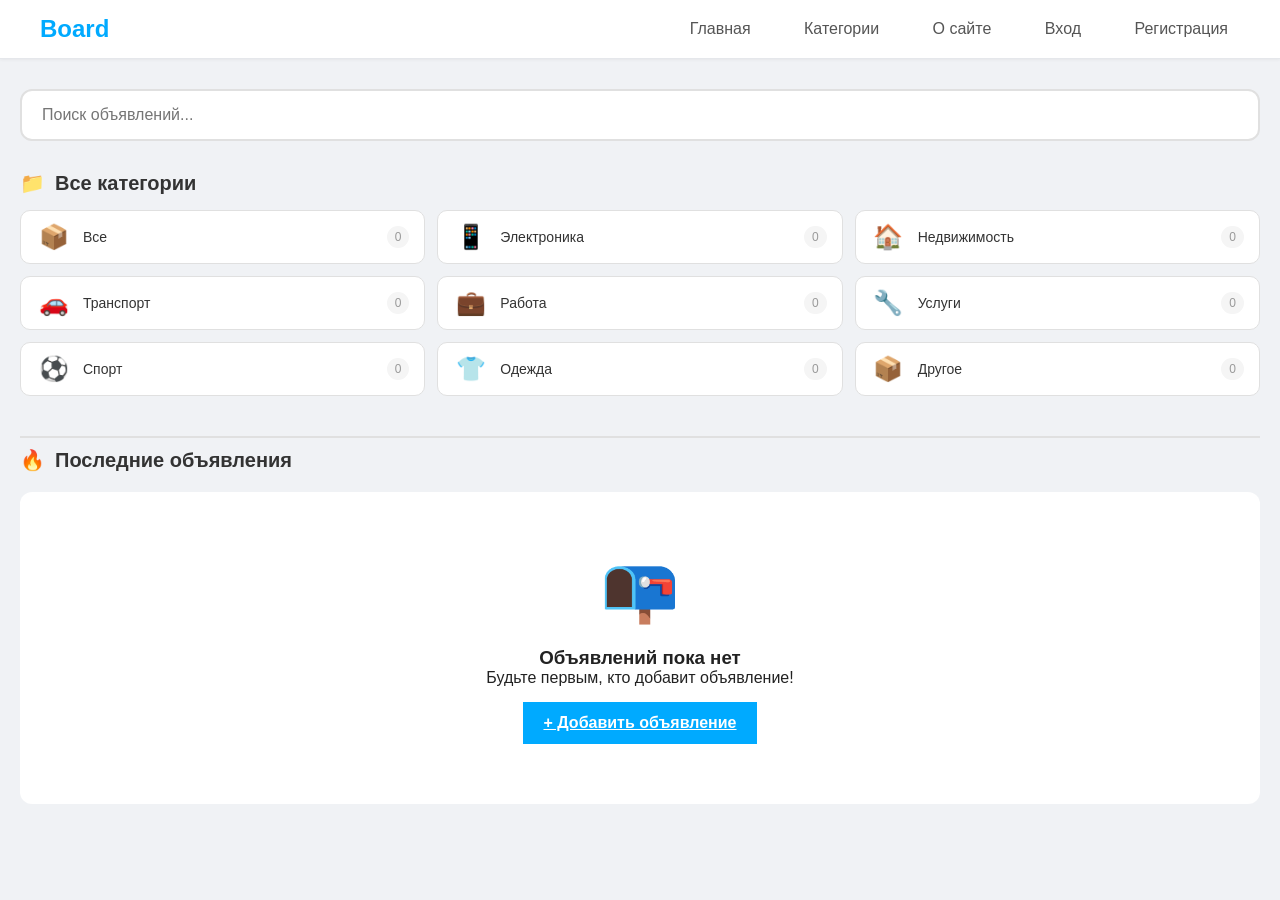
==== index.html @ 8bcfffff "Add files via upload" ====
<!DOCTYPE html>
<html lang="ru">
<head>
    <meta charset="UTF-8">
    <meta name="viewport" content="width=device-width, initial-scale=1.0">
    <title>Главная | Доска объявлений</title>
    <link rel="stylesheet" href="style.css">
</head>
<body>

<header>
    <div class="logo">Board</div>
    <nav>
        <a href="index.html">Главная</a>
        <a href="category.html">Категории</a>
        <a href="about.html">О сайте</a>
        <span id="authLinks"></span>
    </nav>
</header>

<div class="container">
    <input type="text" id="searchInput" placeholder="Поиск объявлений..." oninput="search(this.value)">
    
    <div class="categories-title">
        <span>📁</span> Все категории
    </div>
    <div class="categories-grid" id="categoriesGrid"></div>
    
    <div class="ads-title">
        <span>🔥</span> Последние объявления
    </div>
    <div id="ads"></div>
</div>

<script src="script.js"></script>
</body>
</html>
---- style.css ----
/* ============================================
ОБЩИЕ СТИЛИ (для всех страниц)
   ============================================ */

* {
    margin: 0;
    padding: 0;
    box-sizing: border-box;
}

body {
    background-color: #f0f2f5;
    font-family: -apple-system, BlinkMacSystemFont, 'Segoe UI', Roboto, sans-serif;
    color: #222;
}

/* Шапка сайта */
header {
    background: white;
    padding: 15px 40px;
    display: flex;
    justify-content: space-between;
    align-items: center;
    border-bottom: 1px solid #e5e7eb;
    box-shadow: 0 1px 3px rgba(0,0,0,0.05);
}

.logo {
    font-size: 24px;
    font-weight: bold;
    color: #00aaff;
    cursor: pointer;
}

nav a {
    margin-left: 25px;
    text-decoration: none;
    color: #555;
    font-weight: 500;
    padding: 8px 12px;
    border-radius: 6px;
    transition: all 0.2s;
}

nav a:hover {
    color: #00aaff;
    background: #f5f7fa;
}

nav a.button {
    background-color: #00aaff;
    color: white;
}

nav a.button:hover {
    background-color: #0095dd;
    color: white;
}

nav a.active {
    color: #00aaff;
    font-weight: 600;
}

/* Контейнер (общий) */
.container {
    max-width: 1400px;
    margin: 30px auto;
    padding: 0 20px;
    width: 100%;
}

/* Кнопки */
button {
    cursor: pointer;
    border: none;
    border-radius: 8px;
    transition: all 0.2s;
}

.btn-primary {
    background: #00aaff;
    color: white;
    padding: 12px 20px;
    font-size: 16px;
    font-weight: 600;
}

.btn-primary:hover {
    background: #0095dd;
}

.btn-danger {
    background: #dc2626;
    color: white;
}

.btn-danger:hover {
    background: #b91c1c;
}

/* Пагинация (общая) */
.pagination {
    display: flex;
    justify-content: center;
    gap: 8px;
    margin: 40px 0;
    flex-wrap: wrap;
}

.pagination button {
    min-width: 40px;
    height: 40px;
    padding: 0 12px;
    border: 1px solid #e0e0e0;
    background: white;
    border-radius: 8px;
    cursor: pointer;
    transition: all 0.2s;
    font-size: 14px;
}

.pagination button:hover {
    background: #f0f0f0;
    border-color: #00aaff;
}

.pagination button.active {
    background: #00aaff;
    color: white;
    border-color: #00aaff;
}

/* Поиск */
#searchInput {
    width: 100%;
    padding: 15px 20px;
    font-size: 16px;
    border: 2px solid #e0e0e0;
    border-radius: 12px;
    margin-bottom: 30px;
    transition: all 0.3s;
}

#searchInput:focus {
    outline: none;
    border-color: #00aaff;
    box-shadow: 0 0 0 3px rgba(0, 170, 255, 0.1);
}

/* Нет объявлений (общий) */
.no-ads-card {
    text-align: center;
    padding: 60px;
    background: white;
    border-radius: 12px;
    grid-column: 1 / -1;
}

.no-ads-icon {
    font-size: 64px;
    margin-bottom: 20px;
}

/* ============================================
   СТИЛИ ДЛЯ ГЛАВНОЙ СТРАНИЦЫ (index.html)
   ============================================ */

/* Заголовок секции категорий */
.categories-title {
    font-size: 20px;
    font-weight: 600;
    color: #333;
    margin-bottom: 15px;
    display: flex;
    align-items: center;
    gap: 10px;
}

/* Сетка категорий - 3 колонки */
.categories-grid {
    display: grid;
    grid-template-columns: repeat(3, 1fr);
    gap: 12px;
    margin-bottom: 40px;
    width: 100%;
}

.category-chip {
    background: white;
    padding: 12px 15px;
    border-radius: 10px;
    cursor: pointer;
    transition: all 0.3s;
    display: flex;
    align-items: center;
    gap: 12px;
    border: 1px solid #e0e0e0;
}

.category-chip:hover {
    transform: translateY(-2px);
    box-shadow: 0 5px 12px rgba(0,0,0,0.1);
    border-color: #00aaff;
}

.category-chip-icon {
    font-size: 24px;
    width: 35px;
    text-align: center;
}

.category-chip-name {
    flex: 1;
    font-weight: 500;
    color: #333;
    font-size: 14px;
}

.category-chip-count {
    font-size: 12px;
    color: #999;
    background: #f5f5f5;
    padding: 4px 8px;
    border-radius: 20px;
}

/* Заголовок объявлений */
.ads-title {
    font-size: 20px;
    font-weight: 600;
    color: #333;
    margin-bottom: 20px;
    display: flex;
    align-items: center;
    gap: 10px;
    padding-top: 10px;
    border-top: 2px solid #e0e0e0;
}

/* Сетка объявлений - 3 колонки */
.ads-grid {
    display: grid;
    grid-template-columns: repeat(3, 1fr);
    gap: 20px;
    margin-top: 20px;
    width: 100%;
}

/* Карточка объявления */
.ad-card {
    background: white;
    border-radius: 12px;
    overflow: hidden;
    cursor: pointer;
    transition: all 0.3s;
    box-shadow: 0 2px 8px rgba(0,0,0,0.08);
    height: 100%;
    display: flex;
    flex-direction: column;
}

.ad-card:hover {
    transform: translateY(-5px);
    box-shadow: 0 8px 20px rgba(0,0,0,0.15);
}

.ad-image {
    width: 100%;
    height: 180px;
    overflow: hidden;
    background: #f5f5f5;
    position: relative;
}

.ad-image img {
    width: 100%;
    height: 100%;
    object-fit: cover;
    transition: transform 0.3s;
}

.ad-card:hover .ad-image img {
    transform: scale(1.05);
}

/* Стикер категории на фото */
.ad-category-badge {
    position: absolute;
    top: 10px;
    left: 10px;
    background: rgba(0,0,0,0.7);
    backdrop-filter: blur(5px);
    padding: 5px 10px;
    border-radius: 20px;
    font-size: 12px;
    color: white;
    display: flex;
    align-items: center;
    gap: 5px;
    z-index: 1;
}

.ad-content {
    padding: 15px;
    flex: 1;
    display: flex;
    flex-direction: column;
}

.ad-title {
    font-size: 16px;
    font-weight: 600;
    color: #333;
    margin-bottom: 8px;
    line-height: 1.4;
    display: -webkit-box;
    -webkit-line-clamp: 2;
    -webkit-box-orient: vertical;
    overflow: hidden;
}

.ad-price {
    font-size: 18px;
    font-weight: 700;
    color: #00aaff;
    margin-bottom: 8px;
}

.ad-meta {
    display: flex;
    gap: 10px;
    font-size: 12px;
    color: #999;
    margin-top: auto;
    padding-top: 10px;
    flex-wrap: wrap;
}

/* Быстрые категории */
.quick-categories {
    display: flex;
    gap: 12px;
    flex-wrap: wrap;
    margin-bottom: 25px;
    padding: 10px 0;
}

.quick-cat {
    padding: 8px 16px;
    background: white;
    border-radius: 20px;
    text-decoration: none;
    color: #555;
    font-size: 14px;
    transition: all 0.3s;
    border: 1px solid #e0e0e0;
}

.quick-cat:hover {
    background: #00aaff;
    color: white;
    border-color: #00aaff;
}

/* ============================================
   СТИЛИ ДЛЯ СТРАНИЦЫ КАТЕГОРИЙ (category.html)
   ============================================ */

.category-header {
    margin-bottom: 30px;
}

.category-title {
    font-size: 28px;
    color: #333;
    margin-bottom: 10px;
}

.category-count {
    color: #777;
    font-size: 14px;
}

/* Сетка категорий - 3 колонки */
.categories-list {
    display: grid;
    grid-template-columns: repeat(3, 1fr);
    gap: 15px;
    margin-bottom: 30px;
    width: 100%;
}

.category-item {
    background: white;
    padding: 15px;
    border-radius: 10px;
    text-align: center;
    cursor: pointer;
    transition: all 0.3s;
    border: 2px solid transparent;
}

.category-item:hover {
    transform: translateY(-3px);
    box-shadow: 0 5px 15px rgba(0,0,0,0.1);
}

.category-item.active {
    border-color: #00aaff;
    background: #f0f9ff;
}

.category-icon {
    font-size: 32px;
    margin-bottom: 8px;
}

.category-name {
    font-weight: 600;
    color: #333;
    margin-bottom: 5px;
    font-size: 14px;
}

.category-ads-count {
    font-size: 12px;
    color: #999;
}

/* ============================================
   СТИЛИ ДЛЯ СТРАНИЦЫ ПРОФИЛЯ (profile.html)
   ============================================ */

.profile-container {
    max-width: 1200px;
    margin: 30px auto;
    padding: 0 20px;
}

.profile-header h1 {
    font-size: 28px;
    color: #333;
    margin-bottom: 25px;
    font-weight: 600;
}

.profile-content {
    display: flex;
    gap: 25px;
}

.profile-sidebar {
    width: 320px;
    flex-shrink: 0;
}

.profile-card {
    background: white;
    border-radius: 12px;
    padding: 20px;
    margin-bottom: 20px;
    box-shadow: 0 1px 3px rgba(0,0,0,0.08);
}

.profile-avatar {
    width: 100px;
    height: 100px;
    margin: 0 auto 15px;
    position: relative;
    cursor: pointer;
}

.profile-avatar img {
    width: 100%;
    height: 100%;
    border-radius: 50%;
    object-fit: cover;
    border: 3px solid white;
    box-shadow: 0 2px 8px rgba(0,0,0,0.1);
}

.avatar-overlay {
    position: absolute;
    top: 0;
    left: 0;
    width: 100%;
    height: 100%;
    border-radius: 50%;
    background: rgba(0,0,0,0.5);
    display: flex;
    align-items: center;
    justify-content: center;
    opacity: 0;
    transition: opacity 0.2s;
}

.profile-avatar:hover .avatar-overlay {
    opacity: 1;
}

.avatar-edit {
    background: none;
    border: none;
    color: white;
    font-size: 24px;
    cursor: pointer;
}

.profile-name {
    font-size: 20px;
    font-weight: 600;
    text-align: center;
    margin: 10px 0 5px;
    color: #333;
}

.profile-rating {
    text-align: center;
    color: #f5a623;
    font-size: 14px;
    margin-bottom: 5px;
}

.profile-status {
    text-align: center;
    color: #777;
    font-size: 13px;
    margin-bottom: 15px;
}

.btn-outline {
    width: 100%;
    padding: 10px;
    background: white;
    border: 1px solid #00aaff;
    color: #00aaff;
    border-radius: 8px;
    font-size: 14px;
    font-weight: 500;
    cursor: pointer;
    transition: all 0.2s;
}

.btn-outline:hover {
    background: #00aaff;
    color: white;
}

.btn-small {
    padding: 4px 10px;
    background: #f0f2f5;
    border: none;
    border-radius: 4px;
    font-size: 12px;
    cursor: pointer;
    color: #555;
}

.btn-small:hover {
    background: #e5e7eb;
}

.contact-item {
    display: flex;
    align-items: center;
    padding: 12px 0;
    border-bottom: 1px solid #f0f0f0;
}

.contact-item:last-child {
    border-bottom: none;
}

.contact-label {
    width: 70px;
    color: #777;
    font-size: 14px;
}

.contact-value {
    flex: 1;
    color: #333;
    font-size: 14px;
    font-weight: 500;
}

.settings-menu {
    display: flex;
    flex-direction: column;
    gap: 10px;
}

.settings-link {
    padding: 10px;
    color: #555;
    text-decoration: none;
    border-radius: 8px;
    transition: background 0.2s;
    font-size: 14px;
}

.settings-link:hover {
    background: #f5f7fa;
    color: #00aaff;
}

.settings-link.delete-account {
    color: #ff4444;
}

.settings-link.delete-account:hover {
    background: #ffebee;
    color: #ff4444;
}

.profile-main {
    flex: 1;
    min-width: 0;
}

.profile-tabs {
    display: flex;
    gap: 10px;
    margin-bottom: 20px;
    background: white;
    padding: 5px;
    border-radius: 10px;
    box-shadow: 0 1px 3px rgba(0,0,0,0.05);
}

.tab {
    flex: 1;
    padding: 12px;
    background: none;
    border: none;
    border-radius: 8px;
    font-size: 15px;
    font-weight: 500;
    color: #777;
    cursor: pointer;
    transition: all 0.2s;
}

.tab.active {
    background: #00aaff;
    color: white;
}

.add-ad-section {
    margin-bottom: 25px;
}

/* ============================================
   СТИЛИ ДЛЯ СТРАНИЦЫ О САЙТЕ (about.html)
   ============================================ */

.page-title {
    text-align: center;
    margin: 30px 0;
    color: #333;
    font-size: 36px;
}

.about-box {
    background: white;
    padding: 40px;
    border-radius: 15px;
    box-shadow: 0 5px 20px rgba(0, 0, 0, 0.1);
    margin-bottom: 40px;
}

.about-box h2 {
    color: #00aaff;
    margin-bottom: 20px;
    font-size: 28px;
    border-bottom: 2px solid #00aaff;
    padding-bottom: 10px;
}

.about-box h3 {
    color: #333;
    margin: 25px 0 15px 0;
    font-size: 22px;
}

.about-text {
    font-size: 18px;
    line-height: 1.6;
    color: #555;
    margin-bottom: 25px;
}

.about-list {
    margin-left: 20px;
    margin-bottom: 25px;
    list-style-type: square;
}

.about-list li {
    font-size: 16px;
    line-height: 1.8;
    color: #666;
    margin-bottom: 8px;
}

ol.about-list {
    list-style-type: decimal;
}

.about-info {
    background: #f8f9fa;
    padding: 20px;
    border-radius: 10px;
    margin-top: 30px;
    border-left: 4px solid #00aaff;
}

.about-info p {
    font-size: 16px;
    color: #555;
    margin-bottom: 10px;
}

.about-info p:last-child {
    margin-bottom: 0;
}

.about-info strong {
    color: #333;
    font-weight: 600;
}

/* ============================================
   СТИЛИ ДЛЯ СТРАНИЦ РЕГИСТРАЦИИ И ВХОДА (register.html, login.html)
   ============================================ */

.register-box {
    background-color: white;
    padding: 30px;
    border-radius: 10px;
    box-shadow: 0 2px 10px rgba(0, 0, 0, 0.1);
    max-width: 400px;
    margin: 0 auto;
}

.register-box h2 {
    text-align: center;
    margin-bottom: 25px;
    color: #333;
    font-size: 28px;
}

.register-box input {
    width: 100%;
    padding: 12px;
    margin-bottom: 15px;
    border: 1px solid #ddd;
    border-radius: 5px;
    font-size: 16px;
}

.register-box input:focus {
    outline: none;
    border-color: #00aaff;
    box-shadow: 0 0 5px rgba(0, 102, 204, 0.3);
}

.register-box button {
    width: 100%;
    padding: 14px;
    background-color: #00aaff;
    color: white;
    border: none;
    border-radius: 5px;
    font-size: 18px;
    font-weight: bold;
    cursor: pointer;
    margin-top: 10px;
}

.register-box button:hover {
    background-color: #0095dd;
}

.register-box p {
    text-align: center;
    margin-top: 20px;
    color: #666;
}

.register-box a {
    color: #00aaff;
    text-decoration: none;
}

.register-box a:hover {
    text-decoration: underline;
}

.text-center {
    text-align: center;
    margin-top: 20px;
    padding-top: 20px;
    border-top: 1px solid #eee;
}

/* ============================================
   СТИЛИ ДЛЯ СТРАНИЦ ДОБАВЛЕНИЯ И РЕДАКТИРОВАНИЯ (add.html, edit-ad.html)
   ============================================ */

.form-container {
    max-width: 600px;
    margin: 0 auto;
    background: white;
    padding: 30px;
    border-radius: 12px;
    box-shadow: 0 2px 10px rgba(0,0,0,0.1);
}

.form-container h2 {
    margin-bottom: 25px;
    color: #333;
    text-align: center;
}

.form-group {
    margin-bottom: 20px;
}

.form-group label {
    display: block;
    margin-bottom: 8px;
    color: #555;
    font-weight: 500;
}

.form-group input,
.form-group select,
.form-group textarea {
    width: 100%;
    padding: 12px;
    border: 2px solid #e0e0e0;
    border-radius: 8px;
    font-size: 15px;
    transition: border-color 0.3s;
}

.form-group input:focus,
.form-group select:focus,
.form-group textarea:focus {
    outline: none;
    border-color: #00aaff;
}

.form-group textarea {
    min-height: 120px;
    resize: vertical;
}

.form-row {
    display: flex;
    gap: 20px;
}

.form-row .form-group {
    flex: 1;
}

.submit-btn {
    width: 100%;
    padding: 14px;
    background: #00aaff;
    color: white;
    border: none;
    border-radius: 8px;
    font-size: 16px;
    font-weight: 600;
    cursor: pointer;
    transition: background 0.3s;
}

.submit-btn:hover {
    background: #0095dd;
}

.cancel-btn {
    width: 100%;
    padding: 14px;
    background: #6c757d;
    color: white;
    border: none;
    border-radius: 8px;
    font-size: 16px;
    font-weight: 600;
    cursor: pointer;
    margin-top: 10px;
}

.cancel-btn:hover {
    background: #5a6268;
}

.preview-image {
    max-width: 200px;
    max-height: 200px;
    margin-top: 10px;
    border-radius: 8px;
    display: none;
}

/* ============================================
   СТИЛИ ДЛЯ СТРАНИЦЫ ПРОСМОТРА ОБЪЯВЛЕНИЯ (ad.html)
   ============================================ */

.ad-detail-container {
    max-width: 1000px;
    margin: 30px auto;
    padding: 0 20px;
}

.ad-detail-card {
    background: white;
    border-radius: 15px;
    overflow: hidden;
    box-shadow: 0 2px 10px rgba(0,0,0,0.1);
    margin-bottom: 30px;
}

.ad-detail-image {
    width: 100%;
    height: 400px;
    object-fit: cover;
}

.ad-detail-content {
    padding: 30px;
}

.ad-detail-title {
    font-size: 28px;
    color: #333;
    margin-bottom: 15px;
}

.ad-detail-price {
    font-size: 32px;
    font-weight: 700;
    color: #00aaff;
    margin-bottom: 20px;
}

.ad-detail-meta {
    display: flex;
    gap: 30px;
    margin-bottom: 25px;
    padding: 15px 0;
    border-top: 1px solid #eee;
    border-bottom: 1px solid #eee;
}

.ad-detail-meta-item {
    color: #666;
}

.ad-detail-description {
    font-size: 16px;
    line-height: 1.6;
    color: #555;
    margin-bottom: 25px;
}

.ad-detail-phone {
    background: #f5f7fa;
    padding: 15px;
    border-radius: 8px;
    margin-bottom: 25px;
    font-size: 18px;
}

.ad-detail-phone strong {
    color: #333;
}

.ad-detail-actions {
    display: flex;
    gap: 15px;
    margin-top: 20px;
}

.comments-section {
    background: white;
    border-radius: 15px;
    padding: 30px;
    box-shadow: 0 2px 10px rgba(0,0,0,0.1);
}

.comments-section h3 {
    margin-bottom: 20px;
    color: #333;
}

.comment {
    padding: 15px 0;
    border-bottom: 1px solid #eee;
}

.comment:last-child {
    border-bottom: none;
}

.comment-author {
    font-weight: 600;
    color: #00aaff;
    margin-bottom: 5px;
}

.comment-text {
    color: #555;
    margin-bottom: 5px;
}

.comment-date {
    font-size: 12px;
    color: #999;
}

.add-comment {
    margin-top: 25px;
}

.add-comment textarea {
    width: 100%;
    padding: 15px;
    border: 2px solid #e0e0e0;
    border-radius: 8px;
    margin-bottom: 15px;
    min-height: 100px;
    resize: vertical;
}

.add-comment textarea:focus {
    outline: none;
    border-color: #00aaff;
}

.btn-comment {
    padding: 12px 25px;
    background: #00aaff;
    color: white;
    border: none;
    border-radius: 8px;
    cursor: pointer;
    font-size: 16px;
}

.btn-comment:hover {
    background: #0095dd;
}

.btn-edit {
    padding: 10px 20px;
    background: #6c757d;
    color: white;
    border: none;
    border-radius: 8px;
    cursor: pointer;
    text-decoration: none;
    display: inline-block;
}

.btn-delete {
    padding: 10px 20px;
    background: #dc3545;
    color: white;
    border: none;
    border-radius: 8px;
    cursor: pointer;
}

.not-found {
    text-align: center;
    padding: 50px;
    background: white;
    border-radius: 15px;
}

/* ============================================
   МОДАЛЬНЫЕ ОКНА (общие)
   ============================================ */

.modal {
    display: none;
    position: fixed;
    top: 0;
    left: 0;
    width: 100%;
    height: 100%;
    background: rgba(0,0,0,0.5);
    z-index: 1000;
}

.modal-content {
    position: absolute;
    top: 50%;
    left: 50%;
    transform: translate(-50%, -50%);
    background: white;
    padding: 30px;
    border-radius: 15px;
    width: 90%;
    max-width: 400px;
}

.modal-content h3 {
    margin-bottom: 20px;
    color: #333;
}

.modal-content input {
    width: 100%;
    padding: 12px;
    margin-bottom: 15px;
    border: 1px solid #ddd;
    border-radius: 5px;
}

.modal-buttons {
    display: flex;
    gap: 10px;
    margin-top: 20px;
}

.modal-buttons button {
    flex: 1;
    padding: 12px;
}

.btn-secondary {
    background: #6c757d;
    color: white;
    border: none;
    border-radius: 5px;
    cursor: pointer;
}

.btn-secondary:hover {
    background: #5a6268;
}

/* ============================================
   АДАПТАЦИЯ (медиа-запросы)
   ============================================ */

/* Планшеты - 2 колонки */
@media (max-width: 992px) {
    .categories-grid,
    .ads-grid,
    .categories-list {
        grid-template-columns: repeat(2, 1fr);
    }
}

/* Мобильные - 1 колонка */
@media (max-width: 576px) {
    .container {
        padding: 0 15px;
    }
    
    .categories-grid,
    .ads-grid,
    .categories-list {
        grid-template-columns: 1fr;
    }
    
    .profile-content {
        flex-direction: column;
    }
    
    .profile-sidebar {
        width: 100%;
    }
    
    .ad-card {
        flex-direction: column;
    }
    
    .ad-image {
        width: 100%;
        height: 200px;
    }
    
    .ad-detail-image {
        height: 250px;
    }
    
    .ad-detail-meta {
        flex-direction: column;
        gap: 10px;
    }
    
    .form-row {
        flex-direction: column;
        gap: 0;
    }
    
    .about-box {
        padding: 20px;
    }
    
    .page-title {
        font-size: 28px;
    }
}
/* ============================================
СТИЛИ ДЛЯ КНОПКИ ИЗБРАННОГО
============================================ */

.btn-favorite {
    padding: 10px 20px;
    background: white;
    border: 2px solid #ff4444;
    border-radius: 30px;
    font-size: 16px;
    cursor: pointer;
    transition: all 0.3s;
    color: #ff4444;
}

.btn-favorite:hover {
    background: #ff4444;
    color: white;
    transform: scale(1.05);
}

.btn-favorite.active {
    background: #ff4444;
    color: white;
}

.btn-favorite.active:hover {
    background: white;
    color: #ff4444;
}
/* Стили для объявлений в профиле (3 колонки) */
.profile-main .ads-grid {
    display: grid;
    grid-template-columns: repeat(3, 1fr);
    gap: 20px;
    margin-top: 20px;
}

/* Адаптация для планшетов */
@media (max-width: 992px) {
    .profile-main .ads-grid {
        grid-template-columns: repeat(2, 1fr);
    }
}

/* Адаптация для телефонов */
@media (max-width: 576px) {
    .profile-main .ads-grid {
        grid-template-columns: 1fr;
    }
}
/* ============================================
   УВЕДОМЛЕНИЯ (TOAST NOTIFICATIONS)
   ============================================ */

.toast-container {
    position: fixed;
    top: 20px;
    right: 20px;
    z-index: 9999;
    display: flex;
    flex-direction: column;
    gap: 10px;
}

.toast {
    min-width: 280px;
    max-width: 350px;
    padding: 14px 20px;
    border-radius: 12px;
    background: white;
    box-shadow: 0 5px 20px rgba(0, 0, 0, 0.15);
    display: flex;
    align-items: center;
    gap: 12px;
    animation: slideIn 0.3s ease;
    transform: translateX(0);
    border-left: 4px solid;
}

.toast-success {
    border-left-color: #00c853;
    background: linear-gradient(135deg, #fff, #f0faf0);
}

.toast-success .toast-icon {
    color: #00c853;
}

.toast-error {
    border-left-color: #ff4444;
    background: linear-gradient(135deg, #fff, #fff0f0);
}

.toast-error .toast-icon {
    color: #ff4444;
}

.toast-info {
    border-left-color: #00aaff;
    background: linear-gradient(135deg, #fff, #f0f9ff);
}

.toast-info .toast-icon {
    color: #00aaff;
}

.toast-warning {
    border-left-color: #ffaa00;
    background: linear-gradient(135deg, #fff, #fff8e8);
}

.toast-warning .toast-icon {
    color: #ffaa00;
}

.toast-icon {
    font-size: 24px;
    flex-shrink: 0;
}

.toast-content {
    flex: 1;
}

.toast-title {
    font-weight: 600;
    font-size: 15px;
    margin-bottom: 4px;
    color: #333;
}

.toast-message {
    font-size: 13px;
    color: #666;
    line-height: 1.4;
}

.toast-close {
    background: none;
    border: none;
    font-size: 18px;
    cursor: pointer;
    color: #999;
    padding: 0;
    width: 24px;
    height: 24px;
    display: flex;
    align-items: center;
    justify-content: center;
    border-radius: 50%;
    transition: all 0.2s;
}

.toast-close:hover {
    background: #f0f0f0;
    color: #333;
}

@keyframes slideIn {
    from {
        transform: translateX(400px);
        opacity: 0;
    }
    to {
        transform: translateX(0);
        opacity: 1;
    }
}

@keyframes slideOut {
    from {
        transform: translateX(0);
        opacity: 1;
    }
    to {
        transform: translateX(400px);
        opacity: 0;
    }
}

.toast-hide {
    animation: slideOut 0.3s ease forwards;
}

/* Адаптация для мобильных */
@media (max-width: 576px) {
    .toast-container {
        top: 10px;
        right: 10px;
        left: 10px;
    }
    
    .toast {
        max-width: none;
        width: auto;
    }
}
        .activate-box {
            max-width: 400px;
            margin: 50px auto;
            padding: 30px;
            background: white;
            border-radius: 12px;
            box-shadow: 0 2px 10px rgba(0,0,0,0.1);
            text-align: center;
        }
        .activate-box h2 {
            margin-bottom: 20px;
            color: #333;
        }
        .activate-box input {
            width: 100%;
            padding: 12px;
            margin-bottom: 15px;
            border: 1px solid #ddd;
            border-radius: 8px;
            font-size: 16px;
            text-align: center;
        }
        .activate-box button {
            width: 100%;
            padding: 12px;
            background: #00aaff;
            color: white;
            border: none;
            border-radius: 8px;
            font-size: 16px;
            cursor: pointer;
        }
        .activate-box button:hover {
            background: #0095dd;
        }
        .info-text {
            font-size: 14px;
            color: #666;
            margin-top: 15px;
        }
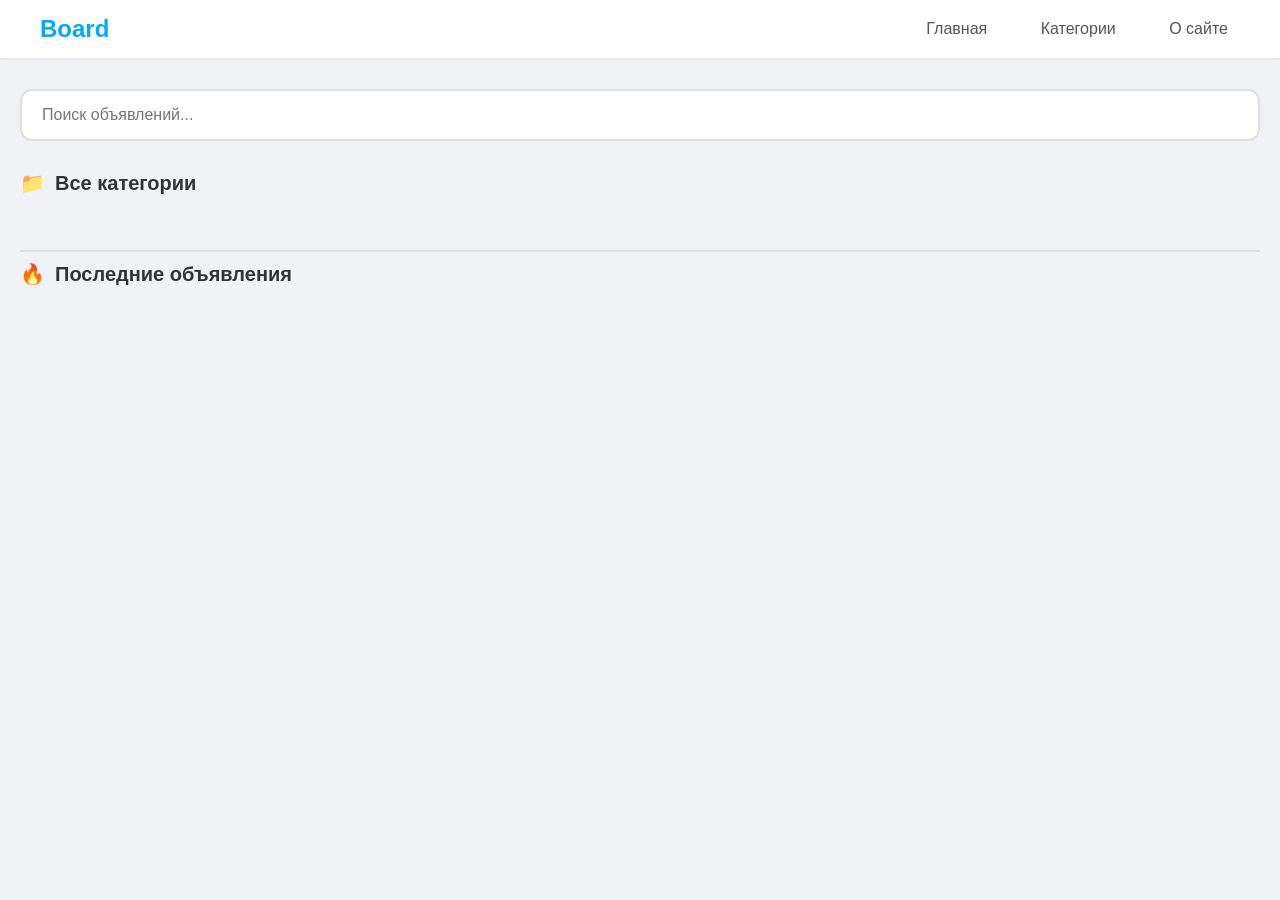
==== commit 50e11220: "Add files via upload" ====
--- a/index.html
+++ b/index.html
@@ -1,10 +1,24 @@
 <!DOCTYPE html>
 <html lang="ru">
 <head>
-    <meta charset="UTF-8">
-    <meta name="viewport" content="width=device-width, initial-scale=1.0">
-    <title>Главная | Доска объявлений</title>
-    <link rel="stylesheet" href="style.css">
+
+<style>
+  *{margin:0;padding:0;box-sizing:border-box}
+body{background:#f0f2f5;font-family:-apple-system,BlinkMacSystemFont,'Segoe UI',Roboto,sans-serif;color:#222}
+header{background:#fff;padding:15px 40px;display:flex;justify-content:space-between;align-items:center;border-bottom:1px solid #e5e7eb}
+.container{max-width:1400px;margin:30px auto;padding:0 20px}
+.btn-primary{background:#00aaff;color:#fff;padding:12px 20px;border:none;border-radius:8px}
+img{max-width:100%;height:auto;display:block}
+</style>
+
+
+<link rel="preload" href="style.min.css" as="style">
+<link rel="stylesheet" href="style.min.css" media="print" onload="this.media='all'">
+<noscript><link rel="stylesheet" href="style.min.css"></noscript>
+
+
+<script src="script.min.js" defer></script>
+
 </head>
 <body>
 
@@ -32,6 +46,6 @@
     <div id="ads"></div>
 </div>
 
-<script src="script.js"></script>
+
 </body>
 </html>
--- a/style.min.css
+++ b/style.min.css
@@ -0,0 +1 @@
+img{max-width:100%;height:auto;display:block}.ad-image{aspect-ratio:3 / 2}.ad-detail-image{aspect-ratio:2 / 1}.profile-avatar{aspect-ratio:1 / 1}*{margin:0;padding:0;box-sizing:border-box}body{background-color:#f0f2f5;font-family:-apple-system,BlinkMacSystemFont,'Segoe UI',Roboto,sans-serif;color:#222}header{background:#fff;padding:15px 40px;display:flex;justify-content:space-between;align-items:center;border-bottom:1px solid #e5e7eb;box-shadow:0 1px 3px rgb(0 0 0 / .05)}.logo{font-size:24px;font-weight:700;color:#0af;cursor:pointer}nav a{margin-left:25px;text-decoration:none;color:#555;font-weight:500;padding:8px 12px;border-radius:6px;transition:all 0.2s}nav a:hover{color:#0af;background:#f5f7fa}nav a.button{background-color:#0af;color:#fff}nav a.button:hover{background-color:#0095dd;color:#fff}nav a.active{color:#0af;font-weight:600}.container{max-width:1400px;margin:30px auto;padding:0 20px;width:100%}button{cursor:pointer;border:none;border-radius:8px;transition:all 0.2s}.btn-primary{background:#0af;color:#fff;padding:12px 20px;font-size:16px;font-weight:600}.btn-primary:hover{background:#0095dd}.btn-danger{background:#dc2626;color:#fff}.btn-danger:hover{background:#b91c1c}.pagination{display:flex;justify-content:center;gap:8px;margin:40px 0;flex-wrap:wrap}.pagination button{min-width:40px;height:40px;padding:0 12px;border:1px solid #e0e0e0;background:#fff;border-radius:8px;cursor:pointer;transition:all 0.2s;font-size:14px}.pagination button:hover{background:#f0f0f0;border-color:#0af}.pagination button.active{background:#0af;color:#fff;border-color:#0af}#searchInput{width:100%;padding:15px 20px;font-size:16px;border:2px solid #e0e0e0;border-radius:12px;margin-bottom:30px;transition:all 0.3s}#searchInput:focus{outline:none;border-color:#0af;box-shadow:0 0 0 3px rgb(0 170 255 / .1)}.no-ads-card{text-align:center;padding:60px;background:#fff;border-radius:12px;grid-column:1 / -1}.no-ads-icon{font-size:64px;margin-bottom:20px}.categories-title{font-size:20px;font-weight:600;color:#333;margin-bottom:15px;display:flex;align-items:center;gap:10px}.categories-grid{display:grid;grid-template-columns:repeat(3,1fr);gap:12px;margin-bottom:40px;width:100%}.category-chip{background:#fff;padding:12px 15px;border-radius:10px;cursor:pointer;transition:all 0.3s;display:flex;align-items:center;gap:12px;border:1px solid #e0e0e0}.category-chip:hover{transform:translateY(-2px);box-shadow:0 5px 12px rgb(0 0 0 / .1);border-color:#0af}.category-chip-icon{font-size:24px;width:35px;text-align:center}.category-chip-name{flex:1;font-weight:500;color:#333;font-size:14px}.category-chip-count{font-size:12px;color:#999;background:#f5f5f5;padding:4px 8px;border-radius:20px}.ads-title{font-size:20px;font-weight:600;color:#333;margin-bottom:20px;display:flex;align-items:center;gap:10px;padding-top:10px;border-top:2px solid #e0e0e0}.ads-grid{display:grid;grid-template-columns:repeat(3,1fr);gap:20px;margin-top:20px;width:100%}.ad-card{background:#fff;border-radius:12px;overflow:hidden;cursor:pointer;transition:all 0.3s;box-shadow:0 2px 8px rgb(0 0 0 / .08);height:100%;display:flex;flex-direction:column}.ad-card:hover{transform:translateY(-5px);box-shadow:0 8px 20px rgb(0 0 0 / .15)}.ad-image{width:100%;height:180px;overflow:hidden;background:#f5f5f5;position:relative}.ad-image img{width:100%;height:100%;object-fit:cover;transition:transform 0.3s}.ad-card:hover .ad-image img{transform:scale(1.05)}.ad-category-badge{position:absolute;top:10px;left:10px;background:rgb(0 0 0 / .7);backdrop-filter:blur(5px);padding:5px 10px;border-radius:20px;font-size:12px;color:#fff;display:flex;align-items:center;gap:5px;z-index:1}.ad-content{padding:15px;flex:1;display:flex;flex-direction:column}.ad-title{font-size:16px;font-weight:600;color:#333;margin-bottom:8px;line-height:1.4;display:-webkit-box;-webkit-line-clamp:2;-webkit-box-orient:vertical;overflow:hidden}.ad-price{font-size:18px;font-weight:700;color:#0af;margin-bottom:8px}.ad-meta{display:flex;gap:10px;font-size:12px;color:#999;margin-top:auto;padding-top:10px;flex-wrap:wrap}.quick-categories{display:flex;gap:12px;flex-wrap:wrap;margin-bottom:25px;padding:10px 0}.quick-cat{padding:8px 16px;background:#fff;border-radius:20px;text-decoration:none;color:#555;font-size:14px;transition:all 0.3s;border:1px solid #e0e0e0}.quick-cat:hover{background:#0af;color:#fff;border-color:#0af}.category-header{margin-bottom:30px}.category-title{font-size:28px;color:#333;margin-bottom:10px}.category-count{color:#777;font-size:14px}.categories-list{display:grid;grid-template-columns:repeat(3,1fr);gap:15px;margin-bottom:30px;width:100%}.category-item{background:#fff;padding:15px;border-radius:10px;text-align:center;cursor:pointer;transition:all 0.3s;border:2px solid #fff0}.category-item:hover{transform:translateY(-3px);box-shadow:0 5px 15px rgb(0 0 0 / .1)}.category-item.active{border-color:#0af;background:#f0f9ff}.category-icon{font-size:32px;margin-bottom:8px}.category-name{font-weight:600;color:#333;margin-bottom:5px;font-size:14px}.category-ads-count{font-size:12px;color:#999}.profile-container{max-width:1200px;margin:30px auto;padding:0 20px}.profile-header h1{font-size:28px;color:#333;margin-bottom:25px;font-weight:600}.profile-content{display:flex;gap:25px}.profile-sidebar{width:320px;flex-shrink:0}.profile-card{background:#fff;border-radius:12px;padding:20px;margin-bottom:20px;box-shadow:0 1px 3px rgb(0 0 0 / .08)}.profile-avatar{width:100px;height:100px;margin:0 auto 15px;position:relative;cursor:pointer}.profile-avatar img{width:100%;height:100%;border-radius:50%;object-fit:cover;border:3px solid #fff;box-shadow:0 2px 8px rgb(0 0 0 / .1)}.avatar-overlay{position:absolute;top:0;left:0;width:100%;height:100%;border-radius:50%;background:rgb(0 0 0 / .5);display:flex;align-items:center;justify-content:center;opacity:0;transition:opacity 0.2s}.profile-avatar:hover .avatar-overlay{opacity:1}.avatar-edit{background:none;border:none;color:#fff;font-size:24px;cursor:pointer}.profile-name{font-size:20px;font-weight:600;text-align:center;margin:10px 0 5px;color:#333}.profile-rating{text-align:center;color:#f5a623;font-size:14px;margin-bottom:5px}.profile-status{text-align:center;color:#777;font-size:13px;margin-bottom:15px}.btn-outline{width:100%;padding:10px;background:#fff;border:1px solid #0af;color:#0af;border-radius:8px;font-size:14px;font-weight:500;cursor:pointer;transition:all 0.2s}.btn-outline:hover{background:#0af;color:#fff}.btn-small{padding:4px 10px;background:#f0f2f5;border:none;border-radius:4px;font-size:12px;cursor:pointer;color:#555}.btn-small:hover{background:#e5e7eb}.contact-item{display:flex;align-items:center;padding:12px 0;border-bottom:1px solid #f0f0f0}.contact-item:last-child{border-bottom:none}.contact-label{width:70px;color:#777;font-size:14px}.contact-value{flex:1;color:#333;font-size:14px;font-weight:500}.settings-menu{display:flex;flex-direction:column;gap:10px}.settings-link{padding:10px;color:#555;text-decoration:none;border-radius:8px;transition:background 0.2s;font-size:14px}.settings-link:hover{background:#f5f7fa;color:#0af}.settings-link.delete-account{color:#f44}.settings-link.delete-account:hover{background:#ffebee;color:#f44}.profile-main{flex:1;min-width:0}.profile-tabs{display:flex;gap:10px;margin-bottom:20px;background:#fff;padding:5px;border-radius:10px;box-shadow:0 1px 3px rgb(0 0 0 / .05)}.tab{flex:1;padding:12px;background:none;border:none;border-radius:8px;font-size:15px;font-weight:500;color:#777;cursor:pointer;transition:all 0.2s}.tab.active{background:#0af;color:#fff}.add-ad-section{margin-bottom:25px}.page-title{text-align:center;margin:30px 0;color:#333;font-size:36px}.about-box{background:#fff;padding:40px;border-radius:15px;box-shadow:0 5px 20px rgb(0 0 0 / .1);margin-bottom:40px}.about-box h2{color:#0af;margin-bottom:20px;font-size:28px;border-bottom:2px solid #0af;padding-bottom:10px}.about-box h3{color:#333;margin:25px 0 15px 0;font-size:22px}.about-text{font-size:18px;line-height:1.6;color:#555;margin-bottom:25px}.about-list{margin-left:20px;margin-bottom:25px;list-style-type:square}.about-list li{font-size:16px;line-height:1.8;color:#666;margin-bottom:8px}ol.about-list{list-style-type:decimal}.about-info{background:#f8f9fa;padding:20px;border-radius:10px;margin-top:30px;border-left:4px solid #0af}.about-info p{font-size:16px;color:#555;margin-bottom:10px}.about-info p:last-child{margin-bottom:0}.about-info strong{color:#333;font-weight:600}.register-box{background-color:#fff;padding:30px;border-radius:10px;box-shadow:0 2px 10px rgb(0 0 0 / .1);max-width:400px;margin:0 auto}.register-box h2{text-align:center;margin-bottom:25px;color:#333;font-size:28px}.register-box input{width:100%;padding:12px;margin-bottom:15px;border:1px solid #ddd;border-radius:5px;font-size:16px}.register-box input:focus{outline:none;border-color:#0af;box-shadow:0 0 5px rgb(0 102 204 / .3)}.register-box button{width:100%;padding:14px;background-color:#0af;color:#fff;border:none;border-radius:5px;font-size:18px;font-weight:700;cursor:pointer;margin-top:10px}.register-box button:hover{background-color:#0095dd}.register-box p{text-align:center;margin-top:20px;color:#666}.register-box a{color:#0af;text-decoration:none}.register-box a:hover{text-decoration:underline}.text-center{text-align:center;margin-top:20px;padding-top:20px;border-top:1px solid #eee}.form-container{max-width:600px;margin:0 auto;background:#fff;padding:30px;border-radius:12px;box-shadow:0 2px 10px rgb(0 0 0 / .1)}.form-container h2{margin-bottom:25px;color:#333;text-align:center}.form-group{margin-bottom:20px}.form-group label{display:block;margin-bottom:8px;color:#555;font-weight:500}.form-group input,.form-group select,.form-group textarea{width:100%;padding:12px;border:2px solid #e0e0e0;border-radius:8px;font-size:15px;transition:border-color 0.3s}.form-group input:focus,.form-group select:focus,.form-group textarea:focus{outline:none;border-color:#0af}.form-group textarea{min-height:120px;resize:vertical}.form-row{display:flex;gap:20px}.form-row .form-group{flex:1}.submit-btn{width:100%;padding:14px;background:#0af;color:#fff;border:none;border-radius:8px;font-size:16px;font-weight:600;cursor:pointer;transition:background 0.3s}.submit-btn:hover{background:#0095dd}.cancel-btn{width:100%;padding:14px;background:#6c757d;color:#fff;border:none;border-radius:8px;font-size:16px;font-weight:600;cursor:pointer;margin-top:10px}.cancel-btn:hover{background:#5a6268}.preview-image{max-width:200px;max-height:200px;margin-top:10px;border-radius:8px;display:none}.ad-detail-container{max-width:1000px;margin:30px auto;padding:0 20px}.ad-detail-card{background:#fff;border-radius:15px;overflow:hidden;box-shadow:0 2px 10px rgb(0 0 0 / .1);margin-bottom:30px}.ad-detail-image{width:100%;height:400px;object-fit:cover}.ad-detail-content{padding:30px}.ad-detail-title{font-size:28px;color:#333;margin-bottom:15px}.ad-detail-price{font-size:32px;font-weight:700;color:#0af;margin-bottom:20px}.ad-detail-meta{display:flex;gap:30px;margin-bottom:25px;padding:15px 0;border-top:1px solid #eee;border-bottom:1px solid #eee}.ad-detail-meta-item{color:#666}.ad-detail-description{font-size:16px;line-height:1.6;color:#555;margin-bottom:25px}.ad-detail-phone{background:#f5f7fa;padding:15px;border-radius:8px;margin-bottom:25px;font-size:18px}.ad-detail-phone strong{color:#333}.ad-detail-actions{display:flex;gap:15px;margin-top:20px}.comments-section{background:#fff;border-radius:15px;padding:30px;box-shadow:0 2px 10px rgb(0 0 0 / .1)}.comments-section h3{margin-bottom:20px;color:#333}.comment{padding:15px 0;border-bottom:1px solid #eee}.comment:last-child{border-bottom:none}.comment-author{font-weight:600;color:#0af;margin-bottom:5px}.comment-text{color:#555;margin-bottom:5px}.comment-date{font-size:12px;color:#999}.add-comment{margin-top:25px}.add-comment textarea{width:100%;padding:15px;border:2px solid #e0e0e0;border-radius:8px;margin-bottom:15px;min-height:100px;resize:vertical}.add-comment textarea:focus{outline:none;border-color:#0af}.btn-comment{padding:12px 25px;background:#0af;color:#fff;border:none;border-radius:8px;cursor:pointer;font-size:16px}.btn-comment:hover{background:#0095dd}.btn-edit{padding:10px 20px;background:#6c757d;color:#fff;border:none;border-radius:8px;cursor:pointer;text-decoration:none;display:inline-block}.btn-delete{padding:10px 20px;background:#dc3545;color:#fff;border:none;border-radius:8px;cursor:pointer}.not-found{text-align:center;padding:50px;background:#fff;border-radius:15px}.modal{display:none;position:fixed;top:0;left:0;width:100%;height:100%;background:rgb(0 0 0 / .5);z-index:1000}.modal-content{position:absolute;top:50%;left:50%;transform:translate(-50%,-50%);background:#fff;padding:30px;border-radius:15px;width:90%;max-width:400px}.modal-content h3{margin-bottom:20px;color:#333}.modal-content input{width:100%;padding:12px;margin-bottom:15px;border:1px solid #ddd;border-radius:5px}.modal-buttons{display:flex;gap:10px;margin-top:20px}.modal-buttons button{flex:1;padding:12px}.btn-secondary{background:#6c757d;color:#fff;border:none;border-radius:5px;cursor:pointer}.btn-secondary:hover{background:#5a6268}@media (max-width:992px){.categories-grid,.ads-grid,.categories-list{grid-template-columns:repeat(2,1fr)}}@media (max-width:576px){.container{padding:0 15px}.categories-grid,.ads-grid,.categories-list{grid-template-columns:1fr}.profile-content{flex-direction:column}.profile-sidebar{width:100%}.ad-card{flex-direction:column}.ad-image{width:100%;height:200px}.ad-detail-image{height:250px}.ad-detail-meta{flex-direction:column;gap:10px}.form-row{flex-direction:column;gap:0}.about-box{padding:20px}.page-title{font-size:28px}}.btn-favorite{padding:10px 20px;background:#fff;border:2px solid #f44;border-radius:30px;font-size:16px;cursor:pointer;transition:all 0.3s;color:#f44}.btn-favorite:hover{background:#f44;color:#fff;transform:scale(1.05)}.btn-favorite.active{background:#f44;color:#fff}.btn-favorite.active:hover{background:#fff;color:#f44}.profile-main .ads-grid{display:grid;grid-template-columns:repeat(3,1fr);gap:20px;margin-top:20px}@media (max-width:992px){.profile-main .ads-grid{grid-template-columns:repeat(2,1fr)}}@media (max-width:576px){.profile-main .ads-grid{grid-template-columns:1fr}}.toast-container{position:fixed;top:20px;right:20px;z-index:9999;display:flex;flex-direction:column;gap:10px}.toast{min-width:280px;max-width:350px;padding:14px 20px;border-radius:12px;background:#fff;box-shadow:0 5px 20px rgb(0 0 0 / .15);display:flex;align-items:center;gap:12px;animation:slideIn 0.3s ease;transform:translateX(0);border-left:4px solid}.toast-success{border-left-color:#00c853;background:linear-gradient(135deg,#fff,#f0faf0)}.toast-success .toast-icon{color:#00c853}.toast-error{border-left-color:#f44;background:linear-gradient(135deg,#fff,#fff0f0)}.toast-error .toast-icon{color:#f44}.toast-info{border-left-color:#0af;background:linear-gradient(135deg,#fff,#f0f9ff)}.toast-info .toast-icon{color:#0af}.toast-warning{border-left-color:#fa0;background:linear-gradient(135deg,#fff,#fff8e8)}.toast-warning .toast-icon{color:#fa0}.toast-icon{font-size:24px;flex-shrink:0}.toast-content{flex:1}.toast-title{font-weight:600;font-size:15px;margin-bottom:4px;color:#333}.toast-message{font-size:13px;color:#666;line-height:1.4}.toast-close{background:none;border:none;font-size:18px;cursor:pointer;color:#999;padding:0;width:24px;height:24px;display:flex;align-items:center;justify-content:center;border-radius:50%;transition:all 0.2s}.toast-close:hover{background:#f0f0f0;color:#333}@keyframes slideIn{from{transform:translateX(400px);opacity:0}to{transform:translateX(0);opacity:1}}@keyframes slideOut{from{transform:translateX(0);opacity:1}to{transform:translateX(400px);opacity:0}}.toast-hide{animation:slideOut 0.3s ease forwards}@media (max-width:576px){.toast-container{top:10px;right:10px;left:10px}.toast{max-width:none;width:auto}}.activate-box{max-width:400px;margin:50px auto;padding:30px;background:#fff;border-radius:12px;box-shadow:0 2px 10px rgb(0 0 0 / .1);text-align:center}.activate-box h2{margin-bottom:20px;color:#333}.activate-box input{width:100%;padding:12px;margin-bottom:15px;border:1px solid #ddd;border-radius:8px;font-size:16px;text-align:center}.activate-box button{width:100%;padding:12px;background:#0af;color:#fff;border:none;border-radius:8px;font-size:16px;cursor:pointer}.activate-box button:hover{background:#0095dd}.info-text{font-size:14px;color:#666;margin-top:15px}
--- a/style.min.css
+++ b/style.min.css
@@ -0,0 +1 @@
+img{max-width:100%;height:auto;display:block}.ad-image{aspect-ratio:3 / 2}.ad-detail-image{aspect-ratio:2 / 1}.profile-avatar{aspect-ratio:1 / 1}*{margin:0;padding:0;box-sizing:border-box}body{background-color:#f0f2f5;font-family:-apple-system,BlinkMacSystemFont,'Segoe UI',Roboto,sans-serif;color:#222}header{background:#fff;padding:15px 40px;display:flex;justify-content:space-between;align-items:center;border-bottom:1px solid #e5e7eb;box-shadow:0 1px 3px rgb(0 0 0 / .05)}.logo{font-size:24px;font-weight:700;color:#0af;cursor:pointer}nav a{margin-left:25px;text-decoration:none;color:#555;font-weight:500;padding:8px 12px;border-radius:6px;transition:all 0.2s}nav a:hover{color:#0af;background:#f5f7fa}nav a.button{background-color:#0af;color:#fff}nav a.button:hover{background-color:#0095dd;color:#fff}nav a.active{color:#0af;font-weight:600}.container{max-width:1400px;margin:30px auto;padding:0 20px;width:100%}button{cursor:pointer;border:none;border-radius:8px;transition:all 0.2s}.btn-primary{background:#0af;color:#fff;padding:12px 20px;font-size:16px;font-weight:600}.btn-primary:hover{background:#0095dd}.btn-danger{background:#dc2626;color:#fff}.btn-danger:hover{background:#b91c1c}.pagination{display:flex;justify-content:center;gap:8px;margin:40px 0;flex-wrap:wrap}.pagination button{min-width:40px;height:40px;padding:0 12px;border:1px solid #e0e0e0;background:#fff;border-radius:8px;cursor:pointer;transition:all 0.2s;font-size:14px}.pagination button:hover{background:#f0f0f0;border-color:#0af}.pagination button.active{background:#0af;color:#fff;border-color:#0af}#searchInput{width:100%;padding:15px 20px;font-size:16px;border:2px solid #e0e0e0;border-radius:12px;margin-bottom:30px;transition:all 0.3s}#searchInput:focus{outline:none;border-color:#0af;box-shadow:0 0 0 3px rgb(0 170 255 / .1)}.no-ads-card{text-align:center;padding:60px;background:#fff;border-radius:12px;grid-column:1 / -1}.no-ads-icon{font-size:64px;margin-bottom:20px}.categories-title{font-size:20px;font-weight:600;color:#333;margin-bottom:15px;display:flex;align-items:center;gap:10px}.categories-grid{display:grid;grid-template-columns:repeat(3,1fr);gap:12px;margin-bottom:40px;width:100%}.category-chip{background:#fff;padding:12px 15px;border-radius:10px;cursor:pointer;transition:all 0.3s;display:flex;align-items:center;gap:12px;border:1px solid #e0e0e0}.category-chip:hover{transform:translateY(-2px);box-shadow:0 5px 12px rgb(0 0 0 / .1);border-color:#0af}.category-chip-icon{font-size:24px;width:35px;text-align:center}.category-chip-name{flex:1;font-weight:500;color:#333;font-size:14px}.category-chip-count{font-size:12px;color:#999;background:#f5f5f5;padding:4px 8px;border-radius:20px}.ads-title{font-size:20px;font-weight:600;color:#333;margin-bottom:20px;display:flex;align-items:center;gap:10px;padding-top:10px;border-top:2px solid #e0e0e0}.ads-grid{display:grid;grid-template-columns:repeat(3,1fr);gap:20px;margin-top:20px;width:100%}.ad-card{background:#fff;border-radius:12px;overflow:hidden;cursor:pointer;transition:all 0.3s;box-shadow:0 2px 8px rgb(0 0 0 / .08);height:100%;display:flex;flex-direction:column}.ad-card:hover{transform:translateY(-5px);box-shadow:0 8px 20px rgb(0 0 0 / .15)}.ad-image{width:100%;height:180px;overflow:hidden;background:#f5f5f5;position:relative}.ad-image img{width:100%;height:100%;object-fit:cover;transition:transform 0.3s}.ad-card:hover .ad-image img{transform:scale(1.05)}.ad-category-badge{position:absolute;top:10px;left:10px;background:rgb(0 0 0 / .7);backdrop-filter:blur(5px);padding:5px 10px;border-radius:20px;font-size:12px;color:#fff;display:flex;align-items:center;gap:5px;z-index:1}.ad-content{padding:15px;flex:1;display:flex;flex-direction:column}.ad-title{font-size:16px;font-weight:600;color:#333;margin-bottom:8px;line-height:1.4;display:-webkit-box;-webkit-line-clamp:2;-webkit-box-orient:vertical;overflow:hidden}.ad-price{font-size:18px;font-weight:700;color:#0af;margin-bottom:8px}.ad-meta{display:flex;gap:10px;font-size:12px;color:#999;margin-top:auto;padding-top:10px;flex-wrap:wrap}.quick-categories{display:flex;gap:12px;flex-wrap:wrap;margin-bottom:25px;padding:10px 0}.quick-cat{padding:8px 16px;background:#fff;border-radius:20px;text-decoration:none;color:#555;font-size:14px;transition:all 0.3s;border:1px solid #e0e0e0}.quick-cat:hover{background:#0af;color:#fff;border-color:#0af}.category-header{margin-bottom:30px}.category-title{font-size:28px;color:#333;margin-bottom:10px}.category-count{color:#777;font-size:14px}.categories-list{display:grid;grid-template-columns:repeat(3,1fr);gap:15px;margin-bottom:30px;width:100%}.category-item{background:#fff;padding:15px;border-radius:10px;text-align:center;cursor:pointer;transition:all 0.3s;border:2px solid #fff0}.category-item:hover{transform:translateY(-3px);box-shadow:0 5px 15px rgb(0 0 0 / .1)}.category-item.active{border-color:#0af;background:#f0f9ff}.category-icon{font-size:32px;margin-bottom:8px}.category-name{font-weight:600;color:#333;margin-bottom:5px;font-size:14px}.category-ads-count{font-size:12px;color:#999}.profile-container{max-width:1200px;margin:30px auto;padding:0 20px}.profile-header h1{font-size:28px;color:#333;margin-bottom:25px;font-weight:600}.profile-content{display:flex;gap:25px}.profile-sidebar{width:320px;flex-shrink:0}.profile-card{background:#fff;border-radius:12px;padding:20px;margin-bottom:20px;box-shadow:0 1px 3px rgb(0 0 0 / .08)}.profile-avatar{width:100px;height:100px;margin:0 auto 15px;position:relative;cursor:pointer}.profile-avatar img{width:100%;height:100%;border-radius:50%;object-fit:cover;border:3px solid #fff;box-shadow:0 2px 8px rgb(0 0 0 / .1)}.avatar-overlay{position:absolute;top:0;left:0;width:100%;height:100%;border-radius:50%;background:rgb(0 0 0 / .5);display:flex;align-items:center;justify-content:center;opacity:0;transition:opacity 0.2s}.profile-avatar:hover .avatar-overlay{opacity:1}.avatar-edit{background:none;border:none;color:#fff;font-size:24px;cursor:pointer}.profile-name{font-size:20px;font-weight:600;text-align:center;margin:10px 0 5px;color:#333}.profile-rating{text-align:center;color:#f5a623;font-size:14px;margin-bottom:5px}.profile-status{text-align:center;color:#777;font-size:13px;margin-bottom:15px}.btn-outline{width:100%;padding:10px;background:#fff;border:1px solid #0af;color:#0af;border-radius:8px;font-size:14px;font-weight:500;cursor:pointer;transition:all 0.2s}.btn-outline:hover{background:#0af;color:#fff}.btn-small{padding:4px 10px;background:#f0f2f5;border:none;border-radius:4px;font-size:12px;cursor:pointer;color:#555}.btn-small:hover{background:#e5e7eb}.contact-item{display:flex;align-items:center;padding:12px 0;border-bottom:1px solid #f0f0f0}.contact-item:last-child{border-bottom:none}.contact-label{width:70px;color:#777;font-size:14px}.contact-value{flex:1;color:#333;font-size:14px;font-weight:500}.settings-menu{display:flex;flex-direction:column;gap:10px}.settings-link{padding:10px;color:#555;text-decoration:none;border-radius:8px;transition:background 0.2s;font-size:14px}.settings-link:hover{background:#f5f7fa;color:#0af}.settings-link.delete-account{color:#f44}.settings-link.delete-account:hover{background:#ffebee;color:#f44}.profile-main{flex:1;min-width:0}.profile-tabs{display:flex;gap:10px;margin-bottom:20px;background:#fff;padding:5px;border-radius:10px;box-shadow:0 1px 3px rgb(0 0 0 / .05)}.tab{flex:1;padding:12px;background:none;border:none;border-radius:8px;font-size:15px;font-weight:500;color:#777;cursor:pointer;transition:all 0.2s}.tab.active{background:#0af;color:#fff}.add-ad-section{margin-bottom:25px}.page-title{text-align:center;margin:30px 0;color:#333;font-size:36px}.about-box{background:#fff;padding:40px;border-radius:15px;box-shadow:0 5px 20px rgb(0 0 0 / .1);margin-bottom:40px}.about-box h2{color:#0af;margin-bottom:20px;font-size:28px;border-bottom:2px solid #0af;padding-bottom:10px}.about-box h3{color:#333;margin:25px 0 15px 0;font-size:22px}.about-text{font-size:18px;line-height:1.6;color:#555;margin-bottom:25px}.about-list{margin-left:20px;margin-bottom:25px;list-style-type:square}.about-list li{font-size:16px;line-height:1.8;color:#666;margin-bottom:8px}ol.about-list{list-style-type:decimal}.about-info{background:#f8f9fa;padding:20px;border-radius:10px;margin-top:30px;border-left:4px solid #0af}.about-info p{font-size:16px;color:#555;margin-bottom:10px}.about-info p:last-child{margin-bottom:0}.about-info strong{color:#333;font-weight:600}.register-box{background-color:#fff;padding:30px;border-radius:10px;box-shadow:0 2px 10px rgb(0 0 0 / .1);max-width:400px;margin:0 auto}.register-box h2{text-align:center;margin-bottom:25px;color:#333;font-size:28px}.register-box input{width:100%;padding:12px;margin-bottom:15px;border:1px solid #ddd;border-radius:5px;font-size:16px}.register-box input:focus{outline:none;border-color:#0af;box-shadow:0 0 5px rgb(0 102 204 / .3)}.register-box button{width:100%;padding:14px;background-color:#0af;color:#fff;border:none;border-radius:5px;font-size:18px;font-weight:700;cursor:pointer;margin-top:10px}.register-box button:hover{background-color:#0095dd}.register-box p{text-align:center;margin-top:20px;color:#666}.register-box a{color:#0af;text-decoration:none}.register-box a:hover{text-decoration:underline}.text-center{text-align:center;margin-top:20px;padding-top:20px;border-top:1px solid #eee}.form-container{max-width:600px;margin:0 auto;background:#fff;padding:30px;border-radius:12px;box-shadow:0 2px 10px rgb(0 0 0 / .1)}.form-container h2{margin-bottom:25px;color:#333;text-align:center}.form-group{margin-bottom:20px}.form-group label{display:block;margin-bottom:8px;color:#555;font-weight:500}.form-group input,.form-group select,.form-group textarea{width:100%;padding:12px;border:2px solid #e0e0e0;border-radius:8px;font-size:15px;transition:border-color 0.3s}.form-group input:focus,.form-group select:focus,.form-group textarea:focus{outline:none;border-color:#0af}.form-group textarea{min-height:120px;resize:vertical}.form-row{display:flex;gap:20px}.form-row .form-group{flex:1}.submit-btn{width:100%;padding:14px;background:#0af;color:#fff;border:none;border-radius:8px;font-size:16px;font-weight:600;cursor:pointer;transition:background 0.3s}.submit-btn:hover{background:#0095dd}.cancel-btn{width:100%;padding:14px;background:#6c757d;color:#fff;border:none;border-radius:8px;font-size:16px;font-weight:600;cursor:pointer;margin-top:10px}.cancel-btn:hover{background:#5a6268}.preview-image{max-width:200px;max-height:200px;margin-top:10px;border-radius:8px;display:none}.ad-detail-container{max-width:1000px;margin:30px auto;padding:0 20px}.ad-detail-card{background:#fff;border-radius:15px;overflow:hidden;box-shadow:0 2px 10px rgb(0 0 0 / .1);margin-bottom:30px}.ad-detail-image{width:100%;height:400px;object-fit:cover}.ad-detail-content{padding:30px}.ad-detail-title{font-size:28px;color:#333;margin-bottom:15px}.ad-detail-price{font-size:32px;font-weight:700;color:#0af;margin-bottom:20px}.ad-detail-meta{display:flex;gap:30px;margin-bottom:25px;padding:15px 0;border-top:1px solid #eee;border-bottom:1px solid #eee}.ad-detail-meta-item{color:#666}.ad-detail-description{font-size:16px;line-height:1.6;color:#555;margin-bottom:25px}.ad-detail-phone{background:#f5f7fa;padding:15px;border-radius:8px;margin-bottom:25px;font-size:18px}.ad-detail-phone strong{color:#333}.ad-detail-actions{display:flex;gap:15px;margin-top:20px}.comments-section{background:#fff;border-radius:15px;padding:30px;box-shadow:0 2px 10px rgb(0 0 0 / .1)}.comments-section h3{margin-bottom:20px;color:#333}.comment{padding:15px 0;border-bottom:1px solid #eee}.comment:last-child{border-bottom:none}.comment-author{font-weight:600;color:#0af;margin-bottom:5px}.comment-text{color:#555;margin-bottom:5px}.comment-date{font-size:12px;color:#999}.add-comment{margin-top:25px}.add-comment textarea{width:100%;padding:15px;border:2px solid #e0e0e0;border-radius:8px;margin-bottom:15px;min-height:100px;resize:vertical}.add-comment textarea:focus{outline:none;border-color:#0af}.btn-comment{padding:12px 25px;background:#0af;color:#fff;border:none;border-radius:8px;cursor:pointer;font-size:16px}.btn-comment:hover{background:#0095dd}.btn-edit{padding:10px 20px;background:#6c757d;color:#fff;border:none;border-radius:8px;cursor:pointer;text-decoration:none;display:inline-block}.btn-delete{padding:10px 20px;background:#dc3545;color:#fff;border:none;border-radius:8px;cursor:pointer}.not-found{text-align:center;padding:50px;background:#fff;border-radius:15px}.modal{display:none;position:fixed;top:0;left:0;width:100%;height:100%;background:rgb(0 0 0 / .5);z-index:1000}.modal-content{position:absolute;top:50%;left:50%;transform:translate(-50%,-50%);background:#fff;padding:30px;border-radius:15px;width:90%;max-width:400px}.modal-content h3{margin-bottom:20px;color:#333}.modal-content input{width:100%;padding:12px;margin-bottom:15px;border:1px solid #ddd;border-radius:5px}.modal-buttons{display:flex;gap:10px;margin-top:20px}.modal-buttons button{flex:1;padding:12px}.btn-secondary{background:#6c757d;color:#fff;border:none;border-radius:5px;cursor:pointer}.btn-secondary:hover{background:#5a6268}@media (max-width:992px){.categories-grid,.ads-grid,.categories-list{grid-template-columns:repeat(2,1fr)}}@media (max-width:576px){.container{padding:0 15px}.categories-grid,.ads-grid,.categories-list{grid-template-columns:1fr}.profile-content{flex-direction:column}.profile-sidebar{width:100%}.ad-card{flex-direction:column}.ad-image{width:100%;height:200px}.ad-detail-image{height:250px}.ad-detail-meta{flex-direction:column;gap:10px}.form-row{flex-direction:column;gap:0}.about-box{padding:20px}.page-title{font-size:28px}}.btn-favorite{padding:10px 20px;background:#fff;border:2px solid #f44;border-radius:30px;font-size:16px;cursor:pointer;transition:all 0.3s;color:#f44}.btn-favorite:hover{background:#f44;color:#fff;transform:scale(1.05)}.btn-favorite.active{background:#f44;color:#fff}.btn-favorite.active:hover{background:#fff;color:#f44}.profile-main .ads-grid{display:grid;grid-template-columns:repeat(3,1fr);gap:20px;margin-top:20px}@media (max-width:992px){.profile-main .ads-grid{grid-template-columns:repeat(2,1fr)}}@media (max-width:576px){.profile-main .ads-grid{grid-template-columns:1fr}}.toast-container{position:fixed;top:20px;right:20px;z-index:9999;display:flex;flex-direction:column;gap:10px}.toast{min-width:280px;max-width:350px;padding:14px 20px;border-radius:12px;background:#fff;box-shadow:0 5px 20px rgb(0 0 0 / .15);display:flex;align-items:center;gap:12px;animation:slideIn 0.3s ease;transform:translateX(0);border-left:4px solid}.toast-success{border-left-color:#00c853;background:linear-gradient(135deg,#fff,#f0faf0)}.toast-success .toast-icon{color:#00c853}.toast-error{border-left-color:#f44;background:linear-gradient(135deg,#fff,#fff0f0)}.toast-error .toast-icon{color:#f44}.toast-info{border-left-color:#0af;background:linear-gradient(135deg,#fff,#f0f9ff)}.toast-info .toast-icon{color:#0af}.toast-warning{border-left-color:#fa0;background:linear-gradient(135deg,#fff,#fff8e8)}.toast-warning .toast-icon{color:#fa0}.toast-icon{font-size:24px;flex-shrink:0}.toast-content{flex:1}.toast-title{font-weight:600;font-size:15px;margin-bottom:4px;color:#333}.toast-message{font-size:13px;color:#666;line-height:1.4}.toast-close{background:none;border:none;font-size:18px;cursor:pointer;color:#999;padding:0;width:24px;height:24px;display:flex;align-items:center;justify-content:center;border-radius:50%;transition:all 0.2s}.toast-close:hover{background:#f0f0f0;color:#333}@keyframes slideIn{from{transform:translateX(400px);opacity:0}to{transform:translateX(0);opacity:1}}@keyframes slideOut{from{transform:translateX(0);opacity:1}to{transform:translateX(400px);opacity:0}}.toast-hide{animation:slideOut 0.3s ease forwards}@media (max-width:576px){.toast-container{top:10px;right:10px;left:10px}.toast{max-width:none;width:auto}}.activate-box{max-width:400px;margin:50px auto;padding:30px;background:#fff;border-radius:12px;box-shadow:0 2px 10px rgb(0 0 0 / .1);text-align:center}.activate-box h2{margin-bottom:20px;color:#333}.activate-box input{width:100%;padding:12px;margin-bottom:15px;border:1px solid #ddd;border-radius:8px;font-size:16px;text-align:center}.activate-box button{width:100%;padding:12px;background:#0af;color:#fff;border:none;border-radius:8px;font-size:16px;cursor:pointer}.activate-box button:hover{background:#0095dd}.info-text{font-size:14px;color:#666;margin-top:15px}
--- a/style.min.css
+++ b/style.min.css
@@ -0,0 +1 @@
+img{max-width:100%;height:auto;display:block}.ad-image{aspect-ratio:3 / 2}.ad-detail-image{aspect-ratio:2 / 1}.profile-avatar{aspect-ratio:1 / 1}*{margin:0;padding:0;box-sizing:border-box}body{background-color:#f0f2f5;font-family:-apple-system,BlinkMacSystemFont,'Segoe UI',Roboto,sans-serif;color:#222}header{background:#fff;padding:15px 40px;display:flex;justify-content:space-between;align-items:center;border-bottom:1px solid #e5e7eb;box-shadow:0 1px 3px rgb(0 0 0 / .05)}.logo{font-size:24px;font-weight:700;color:#0af;cursor:pointer}nav a{margin-left:25px;text-decoration:none;color:#555;font-weight:500;padding:8px 12px;border-radius:6px;transition:all 0.2s}nav a:hover{color:#0af;background:#f5f7fa}nav a.button{background-color:#0af;color:#fff}nav a.button:hover{background-color:#0095dd;color:#fff}nav a.active{color:#0af;font-weight:600}.container{max-width:1400px;margin:30px auto;padding:0 20px;width:100%}button{cursor:pointer;border:none;border-radius:8px;transition:all 0.2s}.btn-primary{background:#0af;color:#fff;padding:12px 20px;font-size:16px;font-weight:600}.btn-primary:hover{background:#0095dd}.btn-danger{background:#dc2626;color:#fff}.btn-danger:hover{background:#b91c1c}.pagination{display:flex;justify-content:center;gap:8px;margin:40px 0;flex-wrap:wrap}.pagination button{min-width:40px;height:40px;padding:0 12px;border:1px solid #e0e0e0;background:#fff;border-radius:8px;cursor:pointer;transition:all 0.2s;font-size:14px}.pagination button:hover{background:#f0f0f0;border-color:#0af}.pagination button.active{background:#0af;color:#fff;border-color:#0af}#searchInput{width:100%;padding:15px 20px;font-size:16px;border:2px solid #e0e0e0;border-radius:12px;margin-bottom:30px;transition:all 0.3s}#searchInput:focus{outline:none;border-color:#0af;box-shadow:0 0 0 3px rgb(0 170 255 / .1)}.no-ads-card{text-align:center;padding:60px;background:#fff;border-radius:12px;grid-column:1 / -1}.no-ads-icon{font-size:64px;margin-bottom:20px}.categories-title{font-size:20px;font-weight:600;color:#333;margin-bottom:15px;display:flex;align-items:center;gap:10px}.categories-grid{display:grid;grid-template-columns:repeat(3,1fr);gap:12px;margin-bottom:40px;width:100%}.category-chip{background:#fff;padding:12px 15px;border-radius:10px;cursor:pointer;transition:all 0.3s;display:flex;align-items:center;gap:12px;border:1px solid #e0e0e0}.category-chip:hover{transform:translateY(-2px);box-shadow:0 5px 12px rgb(0 0 0 / .1);border-color:#0af}.category-chip-icon{font-size:24px;width:35px;text-align:center}.category-chip-name{flex:1;font-weight:500;color:#333;font-size:14px}.category-chip-count{font-size:12px;color:#999;background:#f5f5f5;padding:4px 8px;border-radius:20px}.ads-title{font-size:20px;font-weight:600;color:#333;margin-bottom:20px;display:flex;align-items:center;gap:10px;padding-top:10px;border-top:2px solid #e0e0e0}.ads-grid{display:grid;grid-template-columns:repeat(3,1fr);gap:20px;margin-top:20px;width:100%}.ad-card{background:#fff;border-radius:12px;overflow:hidden;cursor:pointer;transition:all 0.3s;box-shadow:0 2px 8px rgb(0 0 0 / .08);height:100%;display:flex;flex-direction:column}.ad-card:hover{transform:translateY(-5px);box-shadow:0 8px 20px rgb(0 0 0 / .15)}.ad-image{width:100%;height:180px;overflow:hidden;background:#f5f5f5;position:relative}.ad-image img{width:100%;height:100%;object-fit:cover;transition:transform 0.3s}.ad-card:hover .ad-image img{transform:scale(1.05)}.ad-category-badge{position:absolute;top:10px;left:10px;background:rgb(0 0 0 / .7);backdrop-filter:blur(5px);padding:5px 10px;border-radius:20px;font-size:12px;color:#fff;display:flex;align-items:center;gap:5px;z-index:1}.ad-content{padding:15px;flex:1;display:flex;flex-direction:column}.ad-title{font-size:16px;font-weight:600;color:#333;margin-bottom:8px;line-height:1.4;display:-webkit-box;-webkit-line-clamp:2;-webkit-box-orient:vertical;overflow:hidden}.ad-price{font-size:18px;font-weight:700;color:#0af;margin-bottom:8px}.ad-meta{display:flex;gap:10px;font-size:12px;color:#999;margin-top:auto;padding-top:10px;flex-wrap:wrap}.quick-categories{display:flex;gap:12px;flex-wrap:wrap;margin-bottom:25px;padding:10px 0}.quick-cat{padding:8px 16px;background:#fff;border-radius:20px;text-decoration:none;color:#555;font-size:14px;transition:all 0.3s;border:1px solid #e0e0e0}.quick-cat:hover{background:#0af;color:#fff;border-color:#0af}.category-header{margin-bottom:30px}.category-title{font-size:28px;color:#333;margin-bottom:10px}.category-count{color:#777;font-size:14px}.categories-list{display:grid;grid-template-columns:repeat(3,1fr);gap:15px;margin-bottom:30px;width:100%}.category-item{background:#fff;padding:15px;border-radius:10px;text-align:center;cursor:pointer;transition:all 0.3s;border:2px solid #fff0}.category-item:hover{transform:translateY(-3px);box-shadow:0 5px 15px rgb(0 0 0 / .1)}.category-item.active{border-color:#0af;background:#f0f9ff}.category-icon{font-size:32px;margin-bottom:8px}.category-name{font-weight:600;color:#333;margin-bottom:5px;font-size:14px}.category-ads-count{font-size:12px;color:#999}.profile-container{max-width:1200px;margin:30px auto;padding:0 20px}.profile-header h1{font-size:28px;color:#333;margin-bottom:25px;font-weight:600}.profile-content{display:flex;gap:25px}.profile-sidebar{width:320px;flex-shrink:0}.profile-card{background:#fff;border-radius:12px;padding:20px;margin-bottom:20px;box-shadow:0 1px 3px rgb(0 0 0 / .08)}.profile-avatar{width:100px;height:100px;margin:0 auto 15px;position:relative;cursor:pointer}.profile-avatar img{width:100%;height:100%;border-radius:50%;object-fit:cover;border:3px solid #fff;box-shadow:0 2px 8px rgb(0 0 0 / .1)}.avatar-overlay{position:absolute;top:0;left:0;width:100%;height:100%;border-radius:50%;background:rgb(0 0 0 / .5);display:flex;align-items:center;justify-content:center;opacity:0;transition:opacity 0.2s}.profile-avatar:hover .avatar-overlay{opacity:1}.avatar-edit{background:none;border:none;color:#fff;font-size:24px;cursor:pointer}.profile-name{font-size:20px;font-weight:600;text-align:center;margin:10px 0 5px;color:#333}.profile-rating{text-align:center;color:#f5a623;font-size:14px;margin-bottom:5px}.profile-status{text-align:center;color:#777;font-size:13px;margin-bottom:15px}.btn-outline{width:100%;padding:10px;background:#fff;border:1px solid #0af;color:#0af;border-radius:8px;font-size:14px;font-weight:500;cursor:pointer;transition:all 0.2s}.btn-outline:hover{background:#0af;color:#fff}.btn-small{padding:4px 10px;background:#f0f2f5;border:none;border-radius:4px;font-size:12px;cursor:pointer;color:#555}.btn-small:hover{background:#e5e7eb}.contact-item{display:flex;align-items:center;padding:12px 0;border-bottom:1px solid #f0f0f0}.contact-item:last-child{border-bottom:none}.contact-label{width:70px;color:#777;font-size:14px}.contact-value{flex:1;color:#333;font-size:14px;font-weight:500}.settings-menu{display:flex;flex-direction:column;gap:10px}.settings-link{padding:10px;color:#555;text-decoration:none;border-radius:8px;transition:background 0.2s;font-size:14px}.settings-link:hover{background:#f5f7fa;color:#0af}.settings-link.delete-account{color:#f44}.settings-link.delete-account:hover{background:#ffebee;color:#f44}.profile-main{flex:1;min-width:0}.profile-tabs{display:flex;gap:10px;margin-bottom:20px;background:#fff;padding:5px;border-radius:10px;box-shadow:0 1px 3px rgb(0 0 0 / .05)}.tab{flex:1;padding:12px;background:none;border:none;border-radius:8px;font-size:15px;font-weight:500;color:#777;cursor:pointer;transition:all 0.2s}.tab.active{background:#0af;color:#fff}.add-ad-section{margin-bottom:25px}.page-title{text-align:center;margin:30px 0;color:#333;font-size:36px}.about-box{background:#fff;padding:40px;border-radius:15px;box-shadow:0 5px 20px rgb(0 0 0 / .1);margin-bottom:40px}.about-box h2{color:#0af;margin-bottom:20px;font-size:28px;border-bottom:2px solid #0af;padding-bottom:10px}.about-box h3{color:#333;margin:25px 0 15px 0;font-size:22px}.about-text{font-size:18px;line-height:1.6;color:#555;margin-bottom:25px}.about-list{margin-left:20px;margin-bottom:25px;list-style-type:square}.about-list li{font-size:16px;line-height:1.8;color:#666;margin-bottom:8px}ol.about-list{list-style-type:decimal}.about-info{background:#f8f9fa;padding:20px;border-radius:10px;margin-top:30px;border-left:4px solid #0af}.about-info p{font-size:16px;color:#555;margin-bottom:10px}.about-info p:last-child{margin-bottom:0}.about-info strong{color:#333;font-weight:600}.register-box{background-color:#fff;padding:30px;border-radius:10px;box-shadow:0 2px 10px rgb(0 0 0 / .1);max-width:400px;margin:0 auto}.register-box h2{text-align:center;margin-bottom:25px;color:#333;font-size:28px}.register-box input{width:100%;padding:12px;margin-bottom:15px;border:1px solid #ddd;border-radius:5px;font-size:16px}.register-box input:focus{outline:none;border-color:#0af;box-shadow:0 0 5px rgb(0 102 204 / .3)}.register-box button{width:100%;padding:14px;background-color:#0af;color:#fff;border:none;border-radius:5px;font-size:18px;font-weight:700;cursor:pointer;margin-top:10px}.register-box button:hover{background-color:#0095dd}.register-box p{text-align:center;margin-top:20px;color:#666}.register-box a{color:#0af;text-decoration:none}.register-box a:hover{text-decoration:underline}.text-center{text-align:center;margin-top:20px;padding-top:20px;border-top:1px solid #eee}.form-container{max-width:600px;margin:0 auto;background:#fff;padding:30px;border-radius:12px;box-shadow:0 2px 10px rgb(0 0 0 / .1)}.form-container h2{margin-bottom:25px;color:#333;text-align:center}.form-group{margin-bottom:20px}.form-group label{display:block;margin-bottom:8px;color:#555;font-weight:500}.form-group input,.form-group select,.form-group textarea{width:100%;padding:12px;border:2px solid #e0e0e0;border-radius:8px;font-size:15px;transition:border-color 0.3s}.form-group input:focus,.form-group select:focus,.form-group textarea:focus{outline:none;border-color:#0af}.form-group textarea{min-height:120px;resize:vertical}.form-row{display:flex;gap:20px}.form-row .form-group{flex:1}.submit-btn{width:100%;padding:14px;background:#0af;color:#fff;border:none;border-radius:8px;font-size:16px;font-weight:600;cursor:pointer;transition:background 0.3s}.submit-btn:hover{background:#0095dd}.cancel-btn{width:100%;padding:14px;background:#6c757d;color:#fff;border:none;border-radius:8px;font-size:16px;font-weight:600;cursor:pointer;margin-top:10px}.cancel-btn:hover{background:#5a6268}.preview-image{max-width:200px;max-height:200px;margin-top:10px;border-radius:8px;display:none}.ad-detail-container{max-width:1000px;margin:30px auto;padding:0 20px}.ad-detail-card{background:#fff;border-radius:15px;overflow:hidden;box-shadow:0 2px 10px rgb(0 0 0 / .1);margin-bottom:30px}.ad-detail-image{width:100%;height:400px;object-fit:cover}.ad-detail-content{padding:30px}.ad-detail-title{font-size:28px;color:#333;margin-bottom:15px}.ad-detail-price{font-size:32px;font-weight:700;color:#0af;margin-bottom:20px}.ad-detail-meta{display:flex;gap:30px;margin-bottom:25px;padding:15px 0;border-top:1px solid #eee;border-bottom:1px solid #eee}.ad-detail-meta-item{color:#666}.ad-detail-description{font-size:16px;line-height:1.6;color:#555;margin-bottom:25px}.ad-detail-phone{background:#f5f7fa;padding:15px;border-radius:8px;margin-bottom:25px;font-size:18px}.ad-detail-phone strong{color:#333}.ad-detail-actions{display:flex;gap:15px;margin-top:20px}.comments-section{background:#fff;border-radius:15px;padding:30px;box-shadow:0 2px 10px rgb(0 0 0 / .1)}.comments-section h3{margin-bottom:20px;color:#333}.comment{padding:15px 0;border-bottom:1px solid #eee}.comment:last-child{border-bottom:none}.comment-author{font-weight:600;color:#0af;margin-bottom:5px}.comment-text{color:#555;margin-bottom:5px}.comment-date{font-size:12px;color:#999}.add-comment{margin-top:25px}.add-comment textarea{width:100%;padding:15px;border:2px solid #e0e0e0;border-radius:8px;margin-bottom:15px;min-height:100px;resize:vertical}.add-comment textarea:focus{outline:none;border-color:#0af}.btn-comment{padding:12px 25px;background:#0af;color:#fff;border:none;border-radius:8px;cursor:pointer;font-size:16px}.btn-comment:hover{background:#0095dd}.btn-edit{padding:10px 20px;background:#6c757d;color:#fff;border:none;border-radius:8px;cursor:pointer;text-decoration:none;display:inline-block}.btn-delete{padding:10px 20px;background:#dc3545;color:#fff;border:none;border-radius:8px;cursor:pointer}.not-found{text-align:center;padding:50px;background:#fff;border-radius:15px}.modal{display:none;position:fixed;top:0;left:0;width:100%;height:100%;background:rgb(0 0 0 / .5);z-index:1000}.modal-content{position:absolute;top:50%;left:50%;transform:translate(-50%,-50%);background:#fff;padding:30px;border-radius:15px;width:90%;max-width:400px}.modal-content h3{margin-bottom:20px;color:#333}.modal-content input{width:100%;padding:12px;margin-bottom:15px;border:1px solid #ddd;border-radius:5px}.modal-buttons{display:flex;gap:10px;margin-top:20px}.modal-buttons button{flex:1;padding:12px}.btn-secondary{background:#6c757d;color:#fff;border:none;border-radius:5px;cursor:pointer}.btn-secondary:hover{background:#5a6268}@media (max-width:992px){.categories-grid,.ads-grid,.categories-list{grid-template-columns:repeat(2,1fr)}}@media (max-width:576px){.container{padding:0 15px}.categories-grid,.ads-grid,.categories-list{grid-template-columns:1fr}.profile-content{flex-direction:column}.profile-sidebar{width:100%}.ad-card{flex-direction:column}.ad-image{width:100%;height:200px}.ad-detail-image{height:250px}.ad-detail-meta{flex-direction:column;gap:10px}.form-row{flex-direction:column;gap:0}.about-box{padding:20px}.page-title{font-size:28px}}.btn-favorite{padding:10px 20px;background:#fff;border:2px solid #f44;border-radius:30px;font-size:16px;cursor:pointer;transition:all 0.3s;color:#f44}.btn-favorite:hover{background:#f44;color:#fff;transform:scale(1.05)}.btn-favorite.active{background:#f44;color:#fff}.btn-favorite.active:hover{background:#fff;color:#f44}.profile-main .ads-grid{display:grid;grid-template-columns:repeat(3,1fr);gap:20px;margin-top:20px}@media (max-width:992px){.profile-main .ads-grid{grid-template-columns:repeat(2,1fr)}}@media (max-width:576px){.profile-main .ads-grid{grid-template-columns:1fr}}.toast-container{position:fixed;top:20px;right:20px;z-index:9999;display:flex;flex-direction:column;gap:10px}.toast{min-width:280px;max-width:350px;padding:14px 20px;border-radius:12px;background:#fff;box-shadow:0 5px 20px rgb(0 0 0 / .15);display:flex;align-items:center;gap:12px;animation:slideIn 0.3s ease;transform:translateX(0);border-left:4px solid}.toast-success{border-left-color:#00c853;background:linear-gradient(135deg,#fff,#f0faf0)}.toast-success .toast-icon{color:#00c853}.toast-error{border-left-color:#f44;background:linear-gradient(135deg,#fff,#fff0f0)}.toast-error .toast-icon{color:#f44}.toast-info{border-left-color:#0af;background:linear-gradient(135deg,#fff,#f0f9ff)}.toast-info .toast-icon{color:#0af}.toast-warning{border-left-color:#fa0;background:linear-gradient(135deg,#fff,#fff8e8)}.toast-warning .toast-icon{color:#fa0}.toast-icon{font-size:24px;flex-shrink:0}.toast-content{flex:1}.toast-title{font-weight:600;font-size:15px;margin-bottom:4px;color:#333}.toast-message{font-size:13px;color:#666;line-height:1.4}.toast-close{background:none;border:none;font-size:18px;cursor:pointer;color:#999;padding:0;width:24px;height:24px;display:flex;align-items:center;justify-content:center;border-radius:50%;transition:all 0.2s}.toast-close:hover{background:#f0f0f0;color:#333}@keyframes slideIn{from{transform:translateX(400px);opacity:0}to{transform:translateX(0);opacity:1}}@keyframes slideOut{from{transform:translateX(0);opacity:1}to{transform:translateX(400px);opacity:0}}.toast-hide{animation:slideOut 0.3s ease forwards}@media (max-width:576px){.toast-container{top:10px;right:10px;left:10px}.toast{max-width:none;width:auto}}.activate-box{max-width:400px;margin:50px auto;padding:30px;background:#fff;border-radius:12px;box-shadow:0 2px 10px rgb(0 0 0 / .1);text-align:center}.activate-box h2{margin-bottom:20px;color:#333}.activate-box input{width:100%;padding:12px;margin-bottom:15px;border:1px solid #ddd;border-radius:8px;font-size:16px;text-align:center}.activate-box button{width:100%;padding:12px;background:#0af;color:#fff;border:none;border-radius:8px;font-size:16px;cursor:pointer}.activate-box button:hover{background:#0095dd}.info-text{font-size:14px;color:#666;margin-top:15px}
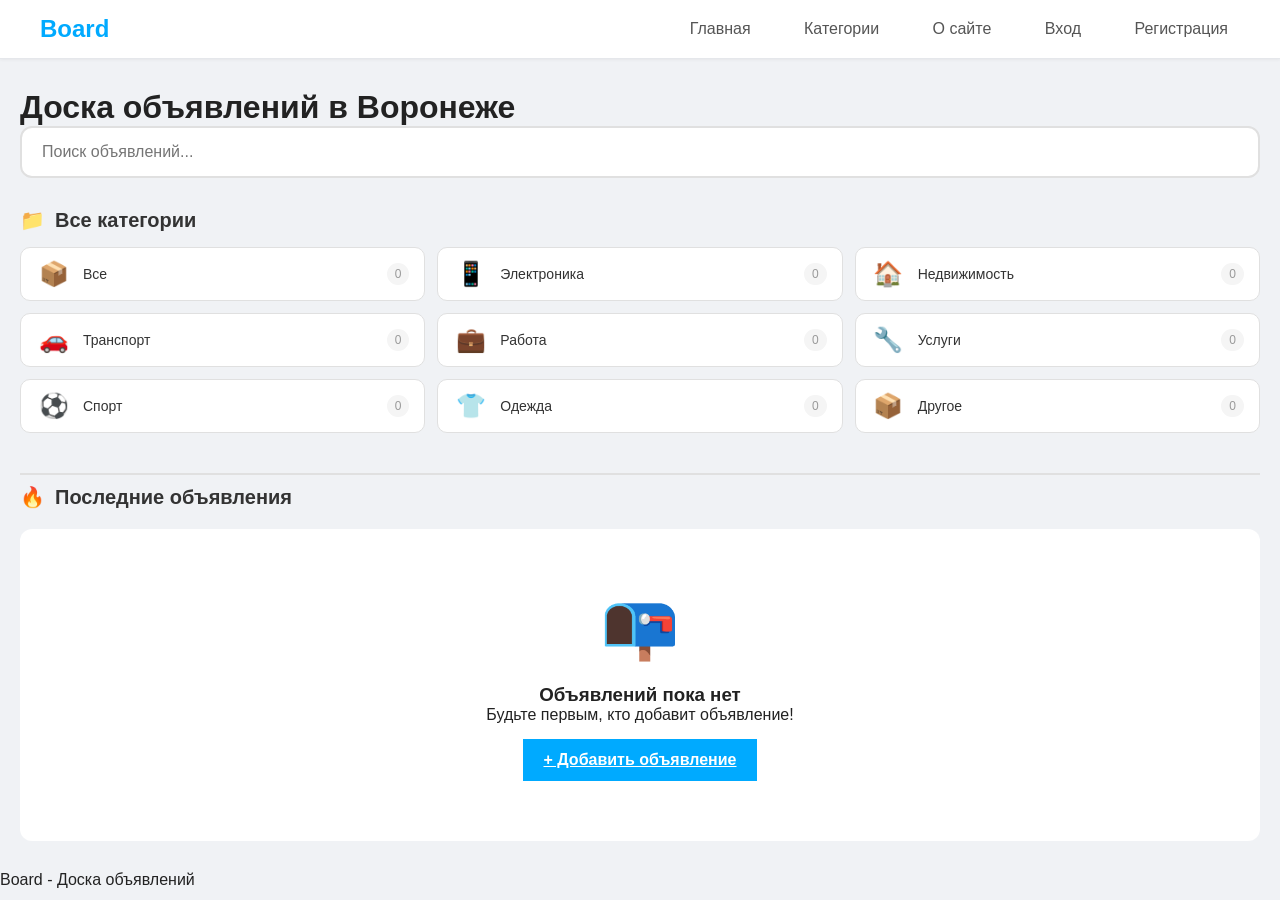
==== commit 18936f91: "Add files via upload" ====
--- a/index.html
+++ b/index.html
@@ -1,51 +1,85 @@
 <!DOCTYPE html>
 <html lang="ru">
 <head>
+    <meta charset="UTF-8">
+    <meta name="viewport" content="width=device-width, initial-scale=1.0">
 
-<style>
-  *{margin:0;padding:0;box-sizing:border-box}
-body{background:#f0f2f5;font-family:-apple-system,BlinkMacSystemFont,'Segoe UI',Roboto,sans-serif;color:#222}
-header{background:#fff;padding:15px 40px;display:flex;justify-content:space-between;align-items:center;border-bottom:1px solid #e5e7eb}
-.container{max-width:1400px;margin:30px auto;padding:0 20px}
-.btn-primary{background:#00aaff;color:#fff;padding:12px 20px;border:none;border-radius:8px}
-img{max-width:100%;height:auto;display:block}
-</style>
+    <!-- SEO -->
+    <title>Доска объявлений в Воронеже — подать бесплатное объявление | Board</title>
+    <meta name="description" content="Бесплатная доска объявлений в Воронеже. Подать объявление о продаже, купить квартиру, найти работу. Без регистрации и комиссии.">
+    <link rel="canonical" href="https://mafioz-criminal.github.io/https-Doskaobyavlenygithub.io-/index.html">
 
+    <!-- Open Graph -->
+    <meta property="og:title" content="Доска объявлений в Воронеже — подать бесплатное объявление">
+    <meta property="og:description" content="Бесплатная доска объявлений в Воронеже. Подать объявление о продаже, купить квартиру, найти работу.">
+    <meta property="og:image" content="https://mafioz-criminal.github.io/https-Doskaobyavlenygithub.io-/images/og-image.jpg">
+    <meta property="og:url" content="https://mafioz-criminal.github.io/https-Doskaobyavlenygithub.io-/index.html">
+    <meta property="og:type" content="website">
+    <meta property="og:locale" content="ru_RU">
 
-<link rel="preload" href="style.min.css" as="style">
-<link rel="stylesheet" href="style.min.css" media="print" onload="this.media='all'">
-<noscript><link rel="stylesheet" href="style.min.css"></noscript>
+    <!-- Twitter Card -->
+    <meta name="twitter:card" content="summary_large_image">
+    <meta name="twitter:title" content="Доска объявлений в Воронеже">
+    <meta name="twitter:description" content="Бесплатная доска объявлений в Воронеже. Подать объявление бесплатно.">
+    <meta name="twitter:image" content="https://mafioz-criminal.github.io/https-Doskaobyavlenygithub.io-/images/og-image.jpg">
 
+    <!-- Favicon -->
+    <link rel="icon" type="image/png" href="/favicon.png">
 
-<script src="script.min.js" defer></script>
+    <!-- Стили -->
+    <link rel="preload"  href="style.css" as="style">
+    <link rel="stylesheet"  href="style.css" media="print" onload="this.media='all'">
+    <noscript><link rel="stylesheet"  href="style.css"></noscript>
 
+    <!-- Микроразметка: WebSite + SearchAction -->
+    <script type="application/ld+json">
+    {
+      "@context": "https://schema.org",
+      "@type": "WebSite",
+      "name": "Board – Доска объявлений",
+      "url": "https://mafioz-criminal.github.io/https-Doskaobyavlenygithub.io-/",
+      "potentialAction": {
+        "@type": "SearchAction",
+        "target": "https://mafioz-criminal.github.io/https-Doskaobyavlenygithub.io-/index.html?q={search_term_string}",
+        "query-input": "required name=search_term_string"
+      }
+    }
+    </script>
+<script src="script.js"></script>
 </head>
 <body>
 
 <header>
     <div class="logo">Board</div>
-    <nav>
-        <a href="index.html">Главная</a>
-        <a href="category.html">Категории</a>
-        <a href="about.html">О сайте</a>
+    <nav aria-label="Основная навигация">
+        <a href="index.html" title="Доска объявлений Board — главная">Главная</a>
+        <a href="category.html" title="Все категории объявлений в Воронеже">Категории</a>
+        <a href="about.html" title="О проекте Board — доска объявлений">О сайте</a>
         <span id="authLinks"></span>
     </nav>
 </header>
 
 <div class="container">
-    <input type="text" id="searchInput" placeholder="Поиск объявлений..." oninput="search(this.value)">
-    
-    <div class="categories-title">
-        <span>📁</span> Все категории
-    </div>
+    <h1>Доска объявлений в Воронеже</h1>
+
+    <input type="text" id="searchInput" placeholder="Поиск объявлений..." oninput="search(this.value)" aria-label="Поиск объявлений">
+
+    <h2 class="categories-title">
+        <span aria-hidden="true">📁</span> Все категории
+    </h2>
     <div class="categories-grid" id="categoriesGrid"></div>
-    
-    <div class="ads-title">
-        <span>🔥</span> Последние объявления
-    </div>
+
+    <h2 class="ads-title">
+        <span aria-hidden="true">🔥</span> Последние объявления
+    </h2>
     <div id="ads"></div>
 </div>
 
+<footer itemscope itemtype="https://schema.org/Organization">
+    <span itemprop="name">Board - Доска объявлений</span>
+    <meta itemprop="url" content="https://mafioz-criminal.github.io/https-Doskaobyavlenygithub.io-/">
+    <meta itemprop="description" content="Бесплатная доска объявлений в Воронеже">
+</footer>
 
 </body>
 </html>
--- a/style.css
+++ b/style.css
@@ -0,0 +1,1469 @@
+/* ============================================
+ОБЩИЕ СТИЛИ (для всех страниц)
+   ============================================ */
+/* --- Начало блока для устранения CLS --- */
+img { 
+    max-width: 100%; 
+    height: auto; 
+    display: block; 
+}
+.ad-image { 
+    aspect-ratio: 3 / 2; 
+}
+.ad-detail-image { 
+    aspect-ratio: 2 / 1; 
+}
+.profile-avatar { 
+    aspect-ratio: 1 / 1; 
+}
+
+* {
+    margin: 0;
+    padding: 0;
+    box-sizing: border-box;
+}
+
+body {
+    background-color: #f0f2f5;
+    font-family: -apple-system, BlinkMacSystemFont, 'Segoe UI', Roboto, sans-serif;
+    color: #222;
+}
+
+/* Шапка сайта */
+header {
+    background: white;
+    padding: 15px 40px;
+    display: flex;
+    justify-content: space-between;
+    align-items: center;
+    border-bottom: 1px solid #e5e7eb;
+    box-shadow: 0 1px 3px rgba(0,0,0,0.05);
+}
+
+.logo {
+    font-size: 24px;
+    font-weight: bold;
+    color: #00aaff;
+    cursor: pointer;
+}
+
+nav a {
+    margin-left: 25px;
+    text-decoration: none;
+    color: #555;
+    font-weight: 500;
+    padding: 8px 12px;
+    border-radius: 6px;
+    transition: all 0.2s;
+}
+
+nav a:hover {
+    color: #00aaff;
+    background: #f5f7fa;
+}
+
+nav a.button {
+    background-color: #00aaff;
+    color: white;
+}
+
+nav a.button:hover {
+    background-color: #0095dd;
+    color: white;
+}
+
+nav a.active {
+    color: #00aaff;
+    font-weight: 600;
+}
+
+/* Контейнер (общий) */
+.container {
+    max-width: 1400px;
+    margin: 30px auto;
+    padding: 0 20px;
+    width: 100%;
+}
+
+/* Кнопки */
+button {
+    cursor: pointer;
+    border: none;
+    border-radius: 8px;
+    transition: all 0.2s;
+}
+
+.btn-primary {
+    background: #00aaff;
+    color: white;
+    padding: 12px 20px;
+    font-size: 16px;
+    font-weight: 600;
+}
+
+.btn-primary:hover {
+    background: #0095dd;
+}
+
+.btn-danger {
+    background: #dc2626;
+    color: white;
+}
+
+.btn-danger:hover {
+    background: #b91c1c;
+}
+
+/* Пагинация (общая) */
+.pagination {
+    display: flex;
+    justify-content: center;
+    gap: 8px;
+    margin: 40px 0;
+    flex-wrap: wrap;
+}
+
+.pagination button {
+    min-width: 40px;
+    height: 40px;
+    padding: 0 12px;
+    border: 1px solid #e0e0e0;
+    background: white;
+    border-radius: 8px;
+    cursor: pointer;
+    transition: all 0.2s;
+    font-size: 14px;
+}
+
+.pagination button:hover {
+    background: #f0f0f0;
+    border-color: #00aaff;
+}
+
+.pagination button.active {
+    background: #00aaff;
+    color: white;
+    border-color: #00aaff;
+}
+
+/* Поиск */
+#searchInput {
+    width: 100%;
+    padding: 15px 20px;
+    font-size: 16px;
+    border: 2px solid #e0e0e0;
+    border-radius: 12px;
+    margin-bottom: 30px;
+    transition: all 0.3s;
+}
+
+#searchInput:focus {
+    outline: none;
+    border-color: #00aaff;
+    box-shadow: 0 0 0 3px rgba(0, 170, 255, 0.1);
+}
+
+/* Нет объявлений (общий) */
+.no-ads-card {
+    text-align: center;
+    padding: 60px;
+    background: white;
+    border-radius: 12px;
+    grid-column: 1 / -1;
+}
+
+.no-ads-icon {
+    font-size: 64px;
+    margin-bottom: 20px;
+}
+
+/* ============================================
+   СТИЛИ ДЛЯ ГЛАВНОЙ СТРАНИЦЫ (index.html)
+   ============================================ */
+
+/* Заголовок секции категорий */
+.categories-title {
+    font-size: 20px;
+    font-weight: 600;
+    color: #333;
+    margin-bottom: 15px;
+    display: flex;
+    align-items: center;
+    gap: 10px;
+}
+
+/* Сетка категорий - 3 колонки */
+.categories-grid {
+    display: grid;
+    grid-template-columns: repeat(3, 1fr);
+    gap: 12px;
+    margin-bottom: 40px;
+    width: 100%;
+}
+
+.category-chip {
+    background: white;
+    padding: 12px 15px;
+    border-radius: 10px;
+    cursor: pointer;
+    transition: all 0.3s;
+    display: flex;
+    align-items: center;
+    gap: 12px;
+    border: 1px solid #e0e0e0;
+}
+
+.category-chip:hover {
+    transform: translateY(-2px);
+    box-shadow: 0 5px 12px rgba(0,0,0,0.1);
+    border-color: #00aaff;
+}
+
+.category-chip-icon {
+    font-size: 24px;
+    width: 35px;
+    text-align: center;
+}
+
+.category-chip-name {
+    flex: 1;
+    font-weight: 500;
+    color: #333;
+    font-size: 14px;
+}
+
+.category-chip-count {
+    font-size: 12px;
+    color: #999;
+    background: #f5f5f5;
+    padding: 4px 8px;
+    border-radius: 20px;
+}
+
+/* Заголовок объявлений */
+.ads-title {
+    font-size: 20px;
+    font-weight: 600;
+    color: #333;
+    margin-bottom: 20px;
+    display: flex;
+    align-items: center;
+    gap: 10px;
+    padding-top: 10px;
+    border-top: 2px solid #e0e0e0;
+}
+
+/* Сетка объявлений - 3 колонки */
+.ads-grid {
+    display: grid;
+    grid-template-columns: repeat(3, 1fr);
+    gap: 20px;
+    margin-top: 20px;
+    width: 100%;
+}
+
+/* Карточка объявления */
+.ad-card {
+    background: white;
+    border-radius: 12px;
+    overflow: hidden;
+    cursor: pointer;
+    transition: all 0.3s;
+    box-shadow: 0 2px 8px rgba(0,0,0,0.08);
+    height: 100%;
+    display: flex;
+    flex-direction: column;
+}
+
+.ad-card:hover {
+    transform: translateY(-5px);
+    box-shadow: 0 8px 20px rgba(0,0,0,0.15);
+}
+
+.ad-image {
+    width: 100%;
+    height: 180px;
+    overflow: hidden;
+    background: #f5f5f5;
+    position: relative;
+}
+
+.ad-image img {
+    width: 100%;
+    height: 100%;
+    object-fit: cover;
+    transition: transform 0.3s;
+}
+
+.ad-card:hover .ad-image img {
+    transform: scale(1.05);
+}
+
+/* Стикер категории на фото */
+.ad-category-badge {
+    position: absolute;
+    top: 10px;
+    left: 10px;
+    background: rgba(0,0,0,0.7);
+    backdrop-filter: blur(5px);
+    padding: 5px 10px;
+    border-radius: 20px;
+    font-size: 12px;
+    color: white;
+    display: flex;
+    align-items: center;
+    gap: 5px;
+    z-index: 1;
+}
+
+.ad-content {
+    padding: 15px;
+    flex: 1;
+    display: flex;
+    flex-direction: column;
+}
+
+.ad-title {
+    font-size: 16px;
+    font-weight: 600;
+    color: #333;
+    margin-bottom: 8px;
+    line-height: 1.4;
+    display: -webkit-box;
+    -webkit-line-clamp: 2;
+    -webkit-box-orient: vertical;
+    overflow: hidden;
+}
+
+.ad-price {
+    font-size: 18px;
+    font-weight: 700;
+    color: #00aaff;
+    margin-bottom: 8px;
+}
+
+.ad-meta {
+    display: flex;
+    gap: 10px;
+    font-size: 12px;
+    color: #999;
+    margin-top: auto;
+    padding-top: 10px;
+    flex-wrap: wrap;
+}
+
+/* Быстрые категории */
+.quick-categories {
+    display: flex;
+    gap: 12px;
+    flex-wrap: wrap;
+    margin-bottom: 25px;
+    padding: 10px 0;
+}
+
+.quick-cat {
+    padding: 8px 16px;
+    background: white;
+    border-radius: 20px;
+    text-decoration: none;
+    color: #555;
+    font-size: 14px;
+    transition: all 0.3s;
+    border: 1px solid #e0e0e0;
+}
+
+.quick-cat:hover {
+    background: #00aaff;
+    color: white;
+    border-color: #00aaff;
+}
+
+/* ============================================
+   СТИЛИ ДЛЯ СТРАНИЦЫ КАТЕГОРИЙ (category.html)
+   ============================================ */
+
+.category-header {
+    margin-bottom: 30px;
+}
+
+.category-title {
+    font-size: 28px;
+    color: #333;
+    margin-bottom: 10px;
+}
+
+.category-count {
+    color: #777;
+    font-size: 14px;
+}
+
+/* Сетка категорий - 3 колонки */
+.categories-list {
+    display: grid;
+    grid-template-columns: repeat(3, 1fr);
+    gap: 15px;
+    margin-bottom: 30px;
+    width: 100%;
+}
+
+.category-item {
+    background: white;
+    padding: 15px;
+    border-radius: 10px;
+    text-align: center;
+    cursor: pointer;
+    transition: all 0.3s;
+    border: 2px solid transparent;
+}
+
+.category-item:hover {
+    transform: translateY(-3px);
+    box-shadow: 0 5px 15px rgba(0,0,0,0.1);
+}
+
+.category-item.active {
+    border-color: #00aaff;
+    background: #f0f9ff;
+}
+
+.category-icon {
+    font-size: 32px;
+    margin-bottom: 8px;
+}
+
+.category-name {
+    font-weight: 600;
+    color: #333;
+    margin-bottom: 5px;
+    font-size: 14px;
+}
+
+.category-ads-count {
+    font-size: 12px;
+    color: #999;
+}
+
+/* ============================================
+   СТИЛИ ДЛЯ СТРАНИЦЫ ПРОФИЛЯ (profile.html)
+   ============================================ */
+
+.profile-container {
+    max-width: 1200px;
+    margin: 30px auto;
+    padding: 0 20px;
+}
+
+.profile-header h1 {
+    font-size: 28px;
+    color: #333;
+    margin-bottom: 25px;
+    font-weight: 600;
+}
+
+.profile-content {
+    display: flex;
+    gap: 25px;
+}
+
+.profile-sidebar {
+    width: 320px;
+    flex-shrink: 0;
+}
+
+.profile-card {
+    background: white;
+    border-radius: 12px;
+    padding: 20px;
+    margin-bottom: 20px;
+    box-shadow: 0 1px 3px rgba(0,0,0,0.08);
+}
+
+.profile-avatar {
+    width: 100px;
+    height: 100px;
+    margin: 0 auto 15px;
+    position: relative;
+    cursor: pointer;
+}
+
+.profile-avatar img {
+    width: 100%;
+    height: 100%;
+    border-radius: 50%;
+    object-fit: cover;
+    border: 3px solid white;
+    box-shadow: 0 2px 8px rgba(0,0,0,0.1);
+}
+
+.avatar-overlay {
+    position: absolute;
+    top: 0;
+    left: 0;
+    width: 100%;
+    height: 100%;
+    border-radius: 50%;
+    background: rgba(0,0,0,0.5);
+    display: flex;
+    align-items: center;
+    justify-content: center;
+    opacity: 0;
+    transition: opacity 0.2s;
+}
+
+.profile-avatar:hover .avatar-overlay {
+    opacity: 1;
+}
+
+.avatar-edit {
+    background: none;
+    border: none;
+    color: white;
+    font-size: 24px;
+    cursor: pointer;
+}
+
+.profile-name {
+    font-size: 20px;
+    font-weight: 600;
+    text-align: center;
+    margin: 10px 0 5px;
+    color: #333;
+}
+
+.profile-rating {
+    text-align: center;
+    color: #f5a623;
+    font-size: 14px;
+    margin-bottom: 5px;
+}
+
+.profile-status {
+    text-align: center;
+    color: #777;
+    font-size: 13px;
+    margin-bottom: 15px;
+}
+
+.btn-outline {
+    width: 100%;
+    padding: 10px;
+    background: white;
+    border: 1px solid #00aaff;
+    color: #00aaff;
+    border-radius: 8px;
+    font-size: 14px;
+    font-weight: 500;
+    cursor: pointer;
+    transition: all 0.2s;
+}
+
+.btn-outline:hover {
+    background: #00aaff;
+    color: white;
+}
+
+.btn-small {
+    padding: 4px 10px;
+    background: #f0f2f5;
+    border: none;
+    border-radius: 4px;
+    font-size: 12px;
+    cursor: pointer;
+    color: #555;
+}
+
+.btn-small:hover {
+    background: #e5e7eb;
+}
+
+.contact-item {
+    display: flex;
+    align-items: center;
+    padding: 12px 0;
+    border-bottom: 1px solid #f0f0f0;
+}
+
+.contact-item:last-child {
+    border-bottom: none;
+}
+
+.contact-label {
+    width: 70px;
+    color: #777;
+    font-size: 14px;
+}
+
+.contact-value {
+    flex: 1;
+    color: #333;
+    font-size: 14px;
+    font-weight: 500;
+}
+
+.settings-menu {
+    display: flex;
+    flex-direction: column;
+    gap: 10px;
+}
+
+.settings-link {
+    padding: 10px;
+    color: #555;
+    text-decoration: none;
+    border-radius: 8px;
+    transition: background 0.2s;
+    font-size: 14px;
+}
+
+.settings-link:hover {
+    background: #f5f7fa;
+    color: #00aaff;
+}
+
+.settings-link.delete-account {
+    color: #ff4444;
+}
+
+.settings-link.delete-account:hover {
+    background: #ffebee;
+    color: #ff4444;
+}
+
+.profile-main {
+    flex: 1;
+    min-width: 0;
+}
+
+.profile-tabs {
+    display: flex;
+    gap: 10px;
+    margin-bottom: 20px;
+    background: white;
+    padding: 5px;
+    border-radius: 10px;
+    box-shadow: 0 1px 3px rgba(0,0,0,0.05);
+}
+
+.tab {
+    flex: 1;
+    padding: 12px;
+    background: none;
+    border: none;
+    border-radius: 8px;
+    font-size: 15px;
+    font-weight: 500;
+    color: #777;
+    cursor: pointer;
+    transition: all 0.2s;
+}
+
+.tab.active {
+    background: #00aaff;
+    color: white;
+}
+
+.add-ad-section {
+    margin-bottom: 25px;
+}
+
+/* ============================================
+   СТИЛИ ДЛЯ СТРАНИЦЫ О САЙТЕ (about.html)
+   ============================================ */
+
+.page-title {
+    text-align: center;
+    margin: 30px 0;
+    color: #333;
+    font-size: 36px;
+}
+
+.about-box {
+    background: white;
+    padding: 40px;
+    border-radius: 15px;
+    box-shadow: 0 5px 20px rgba(0, 0, 0, 0.1);
+    margin-bottom: 40px;
+}
+
+.about-box h2 {
+    color: #00aaff;
+    margin-bottom: 20px;
+    font-size: 28px;
+    border-bottom: 2px solid #00aaff;
+    padding-bottom: 10px;
+}
+
+.about-box h3 {
+    color: #333;
+    margin: 25px 0 15px 0;
+    font-size: 22px;
+}
+
+.about-text {
+    font-size: 18px;
+    line-height: 1.6;
+    color: #555;
+    margin-bottom: 25px;
+}
+
+.about-list {
+    margin-left: 20px;
+    margin-bottom: 25px;
+    list-style-type: square;
+}
+
+.about-list li {
+    font-size: 16px;
+    line-height: 1.8;
+    color: #666;
+    margin-bottom: 8px;
+}
+
+ol.about-list {
+    list-style-type: decimal;
+}
+
+.about-info {
+    background: #f8f9fa;
+    padding: 20px;
+    border-radius: 10px;
+    margin-top: 30px;
+    border-left: 4px solid #00aaff;
+}
+
+.about-info p {
+    font-size: 16px;
+    color: #555;
+    margin-bottom: 10px;
+}
+
+.about-info p:last-child {
+    margin-bottom: 0;
+}
+
+.about-info strong {
+    color: #333;
+    font-weight: 600;
+}
+
+/* ============================================
+   СТИЛИ ДЛЯ СТРАНИЦ РЕГИСТРАЦИИ И ВХОДА (register.html, login.html)
+   ============================================ */
+
+.register-box {
+    background-color: white;
+    padding: 30px;
+    border-radius: 10px;
+    box-shadow: 0 2px 10px rgba(0, 0, 0, 0.1);
+    max-width: 400px;
+    margin: 0 auto;
+}
+
+.register-box h2 {
+    text-align: center;
+    margin-bottom: 25px;
+    color: #333;
+    font-size: 28px;
+}
+
+.register-box input {
+    width: 100%;
+    padding: 12px;
+    margin-bottom: 15px;
+    border: 1px solid #ddd;
+    border-radius: 5px;
+    font-size: 16px;
+}
+
+.register-box input:focus {
+    outline: none;
+    border-color: #00aaff;
+    box-shadow: 0 0 5px rgba(0, 102, 204, 0.3);
+}
+
+.register-box button {
+    width: 100%;
+    padding: 14px;
+    background-color: #00aaff;
+    color: white;
+    border: none;
+    border-radius: 5px;
+    font-size: 18px;
+    font-weight: bold;
+    cursor: pointer;
+    margin-top: 10px;
+}
+
+.register-box button:hover {
+    background-color: #0095dd;
+}
+
+.register-box p {
+    text-align: center;
+    margin-top: 20px;
+    color: #666;
+}
+
+.register-box a {
+    color: #00aaff;
+    text-decoration: none;
+}
+
+.register-box a:hover {
+    text-decoration: underline;
+}
+
+.text-center {
+    text-align: center;
+    margin-top: 20px;
+    padding-top: 20px;
+    border-top: 1px solid #eee;
+}
+
+/* ============================================
+   СТИЛИ ДЛЯ СТРАНИЦ ДОБАВЛЕНИЯ И РЕДАКТИРОВАНИЯ (add.html, edit-ad.html)
+   ============================================ */
+
+.form-container {
+    max-width: 600px;
+    margin: 0 auto;
+    background: white;
+    padding: 30px;
+    border-radius: 12px;
+    box-shadow: 0 2px 10px rgba(0,0,0,0.1);
+}
+
+.form-container h2 {
+    margin-bottom: 25px;
+    color: #333;
+    text-align: center;
+}
+
+.form-group {
+    margin-bottom: 20px;
+}
+
+.form-group label {
+    display: block;
+    margin-bottom: 8px;
+    color: #555;
+    font-weight: 500;
+}
+
+.form-group input,
+.form-group select,
+.form-group textarea {
+    width: 100%;
+    padding: 12px;
+    border: 2px solid #e0e0e0;
+    border-radius: 8px;
+    font-size: 15px;
+    transition: border-color 0.3s;
+}
+
+.form-group input:focus,
+.form-group select:focus,
+.form-group textarea:focus {
+    outline: none;
+    border-color: #00aaff;
+}
+
+.form-group textarea {
+    min-height: 120px;
+    resize: vertical;
+}
+
+.form-row {
+    display: flex;
+    gap: 20px;
+}
+
+.form-row .form-group {
+    flex: 1;
+}
+
+.submit-btn {
+    width: 100%;
+    padding: 14px;
+    background: #00aaff;
+    color: white;
+    border: none;
+    border-radius: 8px;
+    font-size: 16px;
+    font-weight: 600;
+    cursor: pointer;
+    transition: background 0.3s;
+}
+
+.submit-btn:hover {
+    background: #0095dd;
+}
+
+.cancel-btn {
+    width: 100%;
+    padding: 14px;
+    background: #6c757d;
+    color: white;
+    border: none;
+    border-radius: 8px;
+    font-size: 16px;
+    font-weight: 600;
+    cursor: pointer;
+    margin-top: 10px;
+}
+
+.cancel-btn:hover {
+    background: #5a6268;
+}
+
+.preview-image {
+    max-width: 200px;
+    max-height: 200px;
+    margin-top: 10px;
+    border-radius: 8px;
+    display: none;
+}
+
+/* ============================================
+   СТИЛИ ДЛЯ СТРАНИЦЫ ПРОСМОТРА ОБЪЯВЛЕНИЯ (ad.html)
+   ============================================ */
+
+.ad-detail-container {
+    max-width: 1000px;
+    margin: 30px auto;
+    padding: 0 20px;
+}
+
+.ad-detail-card {
+    background: white;
+    border-radius: 15px;
+    overflow: hidden;
+    box-shadow: 0 2px 10px rgba(0,0,0,0.1);
+    margin-bottom: 30px;
+}
+
+.ad-detail-image {
+    width: 100%;
+    height: 400px;
+    object-fit: cover;
+}
+
+.ad-detail-content {
+    padding: 30px;
+}
+
+.ad-detail-title {
+    font-size: 28px;
+    color: #333;
+    margin-bottom: 15px;
+}
+
+.ad-detail-price {
+    font-size: 32px;
+    font-weight: 700;
+    color: #00aaff;
+    margin-bottom: 20px;
+}
+
+.ad-detail-meta {
+    display: flex;
+    gap: 30px;
+    margin-bottom: 25px;
+    padding: 15px 0;
+    border-top: 1px solid #eee;
+    border-bottom: 1px solid #eee;
+}
+
+.ad-detail-meta-item {
+    color: #666;
+}
+
+.ad-detail-description {
+    font-size: 16px;
+    line-height: 1.6;
+    color: #555;
+    margin-bottom: 25px;
+}
+
+.ad-detail-phone {
+    background: #f5f7fa;
+    padding: 15px;
+    border-radius: 8px;
+    margin-bottom: 25px;
+    font-size: 18px;
+}
+
+.ad-detail-phone strong {
+    color: #333;
+}
+
+.ad-detail-actions {
+    display: flex;
+    gap: 15px;
+    margin-top: 20px;
+}
+
+.comments-section {
+    background: white;
+    border-radius: 15px;
+    padding: 30px;
+    box-shadow: 0 2px 10px rgba(0,0,0,0.1);
+}
+
+.comments-section h3 {
+    margin-bottom: 20px;
+    color: #333;
+}
+
+.comment {
+    padding: 15px 0;
+    border-bottom: 1px solid #eee;
+}
+
+.comment:last-child {
+    border-bottom: none;
+}
+
+.comment-author {
+    font-weight: 600;
+    color: #00aaff;
+    margin-bottom: 5px;
+}
+
+.comment-text {
+    color: #555;
+    margin-bottom: 5px;
+}
+
+.comment-date {
+    font-size: 12px;
+    color: #999;
+}
+
+.add-comment {
+    margin-top: 25px;
+}
+
+.add-comment textarea {
+    width: 100%;
+    padding: 15px;
+    border: 2px solid #e0e0e0;
+    border-radius: 8px;
+    margin-bottom: 15px;
+    min-height: 100px;
+    resize: vertical;
+}
+
+.add-comment textarea:focus {
+    outline: none;
+    border-color: #00aaff;
+}
+
+.btn-comment {
+    padding: 12px 25px;
+    background: #00aaff;
+    color: white;
+    border: none;
+    border-radius: 8px;
+    cursor: pointer;
+    font-size: 16px;
+}
+
+.btn-comment:hover {
+    background: #0095dd;
+}
+
+.btn-edit {
+    padding: 10px 20px;
+    background: #6c757d;
+    color: white;
+    border: none;
+    border-radius: 8px;
+    cursor: pointer;
+    text-decoration: none;
+    display: inline-block;
+}
+
+.btn-delete {
+    padding: 10px 20px;
+    background: #dc3545;
+    color: white;
+    border: none;
+    border-radius: 8px;
+    cursor: pointer;
+}
+
+.not-found {
+    text-align: center;
+    padding: 50px;
+    background: white;
+    border-radius: 15px;
+}
+
+/* ============================================
+   МОДАЛЬНЫЕ ОКНА (общие)
+   ============================================ */
+
+.modal {
+    display: none;
+    position: fixed;
+    top: 0;
+    left: 0;
+    width: 100%;
+    height: 100%;
+    background: rgba(0,0,0,0.5);
+    z-index: 1000;
+}
+
+.modal-content {
+    position: absolute;
+    top: 50%;
+    left: 50%;
+    transform: translate(-50%, -50%);
+    background: white;
+    padding: 30px;
+    border-radius: 15px;
+    width: 90%;
+    max-width: 400px;
+}
+
+.modal-content h3 {
+    margin-bottom: 20px;
+    color: #333;
+}
+
+.modal-content input {
+    width: 100%;
+    padding: 12px;
+    margin-bottom: 15px;
+    border: 1px solid #ddd;
+    border-radius: 5px;
+}
+
+.modal-buttons {
+    display: flex;
+    gap: 10px;
+    margin-top: 20px;
+}
+
+.modal-buttons button {
+    flex: 1;
+    padding: 12px;
+}
+
+.btn-secondary {
+    background: #6c757d;
+    color: white;
+    border: none;
+    border-radius: 5px;
+    cursor: pointer;
+}
+
+.btn-secondary:hover {
+    background: #5a6268;
+}
+
+/* ============================================
+   АДАПТАЦИЯ (медиа-запросы)
+   ============================================ */
+
+/* Планшеты - 2 колонки */
+@media (max-width: 992px) {
+    .categories-grid,
+    .ads-grid,
+    .categories-list {
+        grid-template-columns: repeat(2, 1fr);
+    }
+}
+
+/* Мобильные - 1 колонка */
+@media (max-width: 576px) {
+    .container {
+        padding: 0 15px;
+    }
+    
+    .categories-grid,
+    .ads-grid,
+    .categories-list {
+        grid-template-columns: 1fr;
+    }
+    
+    .profile-content {
+        flex-direction: column;
+    }
+    
+    .profile-sidebar {
+        width: 100%;
+    }
+    
+    .ad-card {
+        flex-direction: column;
+    }
+    
+    .ad-image {
+        width: 100%;
+        height: 200px;
+    }
+    
+    .ad-detail-image {
+        height: 250px;
+    }
+    
+    .ad-detail-meta {
+        flex-direction: column;
+        gap: 10px;
+    }
+    
+    .form-row {
+        flex-direction: column;
+        gap: 0;
+    }
+    
+    .about-box {
+        padding: 20px;
+    }
+    
+    .page-title {
+        font-size: 28px;
+    }
+}
+/* ============================================
+СТИЛИ ДЛЯ КНОПКИ ИЗБРАННОГО
+============================================ */
+
+.btn-favorite {
+    padding: 10px 20px;
+    background: white;
+    border: 2px solid #ff4444;
+    border-radius: 30px;
+    font-size: 16px;
+    cursor: pointer;
+    transition: all 0.3s;
+    color: #ff4444;
+}
+
+.btn-favorite:hover {
+    background: #ff4444;
+    color: white;
+    transform: scale(1.05);
+}
+
+.btn-favorite.active {
+    background: #ff4444;
+    color: white;
+}
+
+.btn-favorite.active:hover {
+    background: white;
+    color: #ff4444;
+}
+/* Стили для объявлений в профиле (3 колонки) */
+.profile-main .ads-grid {
+    display: grid;
+    grid-template-columns: repeat(3, 1fr);
+    gap: 20px;
+    margin-top: 20px;
+}
+
+/* Адаптация для планшетов */
+@media (max-width: 992px) {
+    .profile-main .ads-grid {
+        grid-template-columns: repeat(2, 1fr);
+    }
+}
+
+/* Адаптация для телефонов */
+@media (max-width: 576px) {
+    .profile-main .ads-grid {
+        grid-template-columns: 1fr;
+    }
+}
+/* ============================================
+   УВЕДОМЛЕНИЯ (TOAST NOTIFICATIONS)
+   ============================================ */
+
+.toast-container {
+    position: fixed;
+    top: 20px;
+    right: 20px;
+    z-index: 9999;
+    display: flex;
+    flex-direction: column;
+    gap: 10px;
+}
+
+.toast {
+    min-width: 280px;
+    max-width: 350px;
+    padding: 14px 20px;
+    border-radius: 12px;
+    background: white;
+    box-shadow: 0 5px 20px rgba(0, 0, 0, 0.15);
+    display: flex;
+    align-items: center;
+    gap: 12px;
+    animation: slideIn 0.3s ease;
+    transform: translateX(0);
+    border-left: 4px solid;
+}
+
+.toast-success {
+    border-left-color: #00c853;
+    background: linear-gradient(135deg, #fff, #f0faf0);
+}
+
+.toast-success .toast-icon {
+    color: #00c853;
+}
+
+.toast-error {
+    border-left-color: #ff4444;
+    background: linear-gradient(135deg, #fff, #fff0f0);
+}
+
+.toast-error .toast-icon {
+    color: #ff4444;
+}
+
+.toast-info {
+    border-left-color: #00aaff;
+    background: linear-gradient(135deg, #fff, #f0f9ff);
+}
+
+.toast-info .toast-icon {
+    color: #00aaff;
+}
+
+.toast-warning {
+    border-left-color: #ffaa00;
+    background: linear-gradient(135deg, #fff, #fff8e8);
+}
+
+.toast-warning .toast-icon {
+    color: #ffaa00;
+}
+
+.toast-icon {
+    font-size: 24px;
+    flex-shrink: 0;
+}
+
+.toast-content {
+    flex: 1;
+}
+
+.toast-title {
+    font-weight: 600;
+    font-size: 15px;
+    margin-bottom: 4px;
+    color: #333;
+}
+
+.toast-message {
+    font-size: 13px;
+    color: #666;
+    line-height: 1.4;
+}
+
+.toast-close {
+    background: none;
+    border: none;
+    font-size: 18px;
+    cursor: pointer;
+    color: #999;
+    padding: 0;
+    width: 24px;
+    height: 24px;
+    display: flex;
+    align-items: center;
+    justify-content: center;
+    border-radius: 50%;
+    transition: all 0.2s;
+}
+
+.toast-close:hover {
+    background: #f0f0f0;
+    color: #333;
+}
+
+@keyframes slideIn {
+    from {
+        transform: translateX(400px);
+        opacity: 0;
+    }
+    to {
+        transform: translateX(0);
+        opacity: 1;
+    }
+}
+
+@keyframes slideOut {
+    from {
+        transform: translateX(0);
+        opacity: 1;
+    }
+    to {
+        transform: translateX(400px);
+        opacity: 0;
+    }
+}
+
+.toast-hide {
+    animation: slideOut 0.3s ease forwards;
+}
+
+/* Адаптация для мобильных */
+@media (max-width: 576px) {
+    .toast-container {
+        top: 10px;
+        right: 10px;
+        left: 10px;
+    }
+    
+    .toast {
+        max-width: none;
+        width: auto;
+    }
+}
+        .activate-box {
+            max-width: 400px;
+            margin: 50px auto;
+            padding: 30px;
+            background: white;
+            border-radius: 12px;
+            box-shadow: 0 2px 10px rgba(0,0,0,0.1);
+            text-align: center;
+        }
+        .activate-box h2 {
+            margin-bottom: 20px;
+            color: #333;
+        }
+        .activate-box input {
+            width: 100%;
+            padding: 12px;
+            margin-bottom: 15px;
+            border: 1px solid #ddd;
+            border-radius: 8px;
+            font-size: 16px;
+            text-align: center;
+        }
+        .activate-box button {
+            width: 100%;
+            padding: 12px;
+            background: #00aaff;
+            color: white;
+            border: none;
+            border-radius: 8px;
+            font-size: 16px;
+            cursor: pointer;
+        }
+        .activate-box button:hover {
+            background: #0095dd;
+        }
+        .info-text {
+            font-size: 14px;
+            color: #666;
+            margin-top: 15px;
+        }
+
+
--- a/style.css
+++ b/style.css
@@ -0,0 +1,1469 @@
+/* ============================================
+ОБЩИЕ СТИЛИ (для всех страниц)
+   ============================================ */
+/* --- Начало блока для устранения CLS --- */
+img { 
+    max-width: 100%; 
+    height: auto; 
+    display: block; 
+}
+.ad-image { 
+    aspect-ratio: 3 / 2; 
+}
+.ad-detail-image { 
+    aspect-ratio: 2 / 1; 
+}
+.profile-avatar { 
+    aspect-ratio: 1 / 1; 
+}
+
+* {
+    margin: 0;
+    padding: 0;
+    box-sizing: border-box;
+}
+
+body {
+    background-color: #f0f2f5;
+    font-family: -apple-system, BlinkMacSystemFont, 'Segoe UI', Roboto, sans-serif;
+    color: #222;
+}
+
+/* Шапка сайта */
+header {
+    background: white;
+    padding: 15px 40px;
+    display: flex;
+    justify-content: space-between;
+    align-items: center;
+    border-bottom: 1px solid #e5e7eb;
+    box-shadow: 0 1px 3px rgba(0,0,0,0.05);
+}
+
+.logo {
+    font-size: 24px;
+    font-weight: bold;
+    color: #00aaff;
+    cursor: pointer;
+}
+
+nav a {
+    margin-left: 25px;
+    text-decoration: none;
+    color: #555;
+    font-weight: 500;
+    padding: 8px 12px;
+    border-radius: 6px;
+    transition: all 0.2s;
+}
+
+nav a:hover {
+    color: #00aaff;
+    background: #f5f7fa;
+}
+
+nav a.button {
+    background-color: #00aaff;
+    color: white;
+}
+
+nav a.button:hover {
+    background-color: #0095dd;
+    color: white;
+}
+
+nav a.active {
+    color: #00aaff;
+    font-weight: 600;
+}
+
+/* Контейнер (общий) */
+.container {
+    max-width: 1400px;
+    margin: 30px auto;
+    padding: 0 20px;
+    width: 100%;
+}
+
+/* Кнопки */
+button {
+    cursor: pointer;
+    border: none;
+    border-radius: 8px;
+    transition: all 0.2s;
+}
+
+.btn-primary {
+    background: #00aaff;
+    color: white;
+    padding: 12px 20px;
+    font-size: 16px;
+    font-weight: 600;
+}
+
+.btn-primary:hover {
+    background: #0095dd;
+}
+
+.btn-danger {
+    background: #dc2626;
+    color: white;
+}
+
+.btn-danger:hover {
+    background: #b91c1c;
+}
+
+/* Пагинация (общая) */
+.pagination {
+    display: flex;
+    justify-content: center;
+    gap: 8px;
+    margin: 40px 0;
+    flex-wrap: wrap;
+}
+
+.pagination button {
+    min-width: 40px;
+    height: 40px;
+    padding: 0 12px;
+    border: 1px solid #e0e0e0;
+    background: white;
+    border-radius: 8px;
+    cursor: pointer;
+    transition: all 0.2s;
+    font-size: 14px;
+}
+
+.pagination button:hover {
+    background: #f0f0f0;
+    border-color: #00aaff;
+}
+
+.pagination button.active {
+    background: #00aaff;
+    color: white;
+    border-color: #00aaff;
+}
+
+/* Поиск */
+#searchInput {
+    width: 100%;
+    padding: 15px 20px;
+    font-size: 16px;
+    border: 2px solid #e0e0e0;
+    border-radius: 12px;
+    margin-bottom: 30px;
+    transition: all 0.3s;
+}
+
+#searchInput:focus {
+    outline: none;
+    border-color: #00aaff;
+    box-shadow: 0 0 0 3px rgba(0, 170, 255, 0.1);
+}
+
+/* Нет объявлений (общий) */
+.no-ads-card {
+    text-align: center;
+    padding: 60px;
+    background: white;
+    border-radius: 12px;
+    grid-column: 1 / -1;
+}
+
+.no-ads-icon {
+    font-size: 64px;
+    margin-bottom: 20px;
+}
+
+/* ============================================
+   СТИЛИ ДЛЯ ГЛАВНОЙ СТРАНИЦЫ (index.html)
+   ============================================ */
+
+/* Заголовок секции категорий */
+.categories-title {
+    font-size: 20px;
+    font-weight: 600;
+    color: #333;
+    margin-bottom: 15px;
+    display: flex;
+    align-items: center;
+    gap: 10px;
+}
+
+/* Сетка категорий - 3 колонки */
+.categories-grid {
+    display: grid;
+    grid-template-columns: repeat(3, 1fr);
+    gap: 12px;
+    margin-bottom: 40px;
+    width: 100%;
+}
+
+.category-chip {
+    background: white;
+    padding: 12px 15px;
+    border-radius: 10px;
+    cursor: pointer;
+    transition: all 0.3s;
+    display: flex;
+    align-items: center;
+    gap: 12px;
+    border: 1px solid #e0e0e0;
+}
+
+.category-chip:hover {
+    transform: translateY(-2px);
+    box-shadow: 0 5px 12px rgba(0,0,0,0.1);
+    border-color: #00aaff;
+}
+
+.category-chip-icon {
+    font-size: 24px;
+    width: 35px;
+    text-align: center;
+}
+
+.category-chip-name {
+    flex: 1;
+    font-weight: 500;
+    color: #333;
+    font-size: 14px;
+}
+
+.category-chip-count {
+    font-size: 12px;
+    color: #999;
+    background: #f5f5f5;
+    padding: 4px 8px;
+    border-radius: 20px;
+}
+
+/* Заголовок объявлений */
+.ads-title {
+    font-size: 20px;
+    font-weight: 600;
+    color: #333;
+    margin-bottom: 20px;
+    display: flex;
+    align-items: center;
+    gap: 10px;
+    padding-top: 10px;
+    border-top: 2px solid #e0e0e0;
+}
+
+/* Сетка объявлений - 3 колонки */
+.ads-grid {
+    display: grid;
+    grid-template-columns: repeat(3, 1fr);
+    gap: 20px;
+    margin-top: 20px;
+    width: 100%;
+}
+
+/* Карточка объявления */
+.ad-card {
+    background: white;
+    border-radius: 12px;
+    overflow: hidden;
+    cursor: pointer;
+    transition: all 0.3s;
+    box-shadow: 0 2px 8px rgba(0,0,0,0.08);
+    height: 100%;
+    display: flex;
+    flex-direction: column;
+}
+
+.ad-card:hover {
+    transform: translateY(-5px);
+    box-shadow: 0 8px 20px rgba(0,0,0,0.15);
+}
+
+.ad-image {
+    width: 100%;
+    height: 180px;
+    overflow: hidden;
+    background: #f5f5f5;
+    position: relative;
+}
+
+.ad-image img {
+    width: 100%;
+    height: 100%;
+    object-fit: cover;
+    transition: transform 0.3s;
+}
+
+.ad-card:hover .ad-image img {
+    transform: scale(1.05);
+}
+
+/* Стикер категории на фото */
+.ad-category-badge {
+    position: absolute;
+    top: 10px;
+    left: 10px;
+    background: rgba(0,0,0,0.7);
+    backdrop-filter: blur(5px);
+    padding: 5px 10px;
+    border-radius: 20px;
+    font-size: 12px;
+    color: white;
+    display: flex;
+    align-items: center;
+    gap: 5px;
+    z-index: 1;
+}
+
+.ad-content {
+    padding: 15px;
+    flex: 1;
+    display: flex;
+    flex-direction: column;
+}
+
+.ad-title {
+    font-size: 16px;
+    font-weight: 600;
+    color: #333;
+    margin-bottom: 8px;
+    line-height: 1.4;
+    display: -webkit-box;
+    -webkit-line-clamp: 2;
+    -webkit-box-orient: vertical;
+    overflow: hidden;
+}
+
+.ad-price {
+    font-size: 18px;
+    font-weight: 700;
+    color: #00aaff;
+    margin-bottom: 8px;
+}
+
+.ad-meta {
+    display: flex;
+    gap: 10px;
+    font-size: 12px;
+    color: #999;
+    margin-top: auto;
+    padding-top: 10px;
+    flex-wrap: wrap;
+}
+
+/* Быстрые категории */
+.quick-categories {
+    display: flex;
+    gap: 12px;
+    flex-wrap: wrap;
+    margin-bottom: 25px;
+    padding: 10px 0;
+}
+
+.quick-cat {
+    padding: 8px 16px;
+    background: white;
+    border-radius: 20px;
+    text-decoration: none;
+    color: #555;
+    font-size: 14px;
+    transition: all 0.3s;
+    border: 1px solid #e0e0e0;
+}
+
+.quick-cat:hover {
+    background: #00aaff;
+    color: white;
+    border-color: #00aaff;
+}
+
+/* ============================================
+   СТИЛИ ДЛЯ СТРАНИЦЫ КАТЕГОРИЙ (category.html)
+   ============================================ */
+
+.category-header {
+    margin-bottom: 30px;
+}
+
+.category-title {
+    font-size: 28px;
+    color: #333;
+    margin-bottom: 10px;
+}
+
+.category-count {
+    color: #777;
+    font-size: 14px;
+}
+
+/* Сетка категорий - 3 колонки */
+.categories-list {
+    display: grid;
+    grid-template-columns: repeat(3, 1fr);
+    gap: 15px;
+    margin-bottom: 30px;
+    width: 100%;
+}
+
+.category-item {
+    background: white;
+    padding: 15px;
+    border-radius: 10px;
+    text-align: center;
+    cursor: pointer;
+    transition: all 0.3s;
+    border: 2px solid transparent;
+}
+
+.category-item:hover {
+    transform: translateY(-3px);
+    box-shadow: 0 5px 15px rgba(0,0,0,0.1);
+}
+
+.category-item.active {
+    border-color: #00aaff;
+    background: #f0f9ff;
+}
+
+.category-icon {
+    font-size: 32px;
+    margin-bottom: 8px;
+}
+
+.category-name {
+    font-weight: 600;
+    color: #333;
+    margin-bottom: 5px;
+    font-size: 14px;
+}
+
+.category-ads-count {
+    font-size: 12px;
+    color: #999;
+}
+
+/* ============================================
+   СТИЛИ ДЛЯ СТРАНИЦЫ ПРОФИЛЯ (profile.html)
+   ============================================ */
+
+.profile-container {
+    max-width: 1200px;
+    margin: 30px auto;
+    padding: 0 20px;
+}
+
+.profile-header h1 {
+    font-size: 28px;
+    color: #333;
+    margin-bottom: 25px;
+    font-weight: 600;
+}
+
+.profile-content {
+    display: flex;
+    gap: 25px;
+}
+
+.profile-sidebar {
+    width: 320px;
+    flex-shrink: 0;
+}
+
+.profile-card {
+    background: white;
+    border-radius: 12px;
+    padding: 20px;
+    margin-bottom: 20px;
+    box-shadow: 0 1px 3px rgba(0,0,0,0.08);
+}
+
+.profile-avatar {
+    width: 100px;
+    height: 100px;
+    margin: 0 auto 15px;
+    position: relative;
+    cursor: pointer;
+}
+
+.profile-avatar img {
+    width: 100%;
+    height: 100%;
+    border-radius: 50%;
+    object-fit: cover;
+    border: 3px solid white;
+    box-shadow: 0 2px 8px rgba(0,0,0,0.1);
+}
+
+.avatar-overlay {
+    position: absolute;
+    top: 0;
+    left: 0;
+    width: 100%;
+    height: 100%;
+    border-radius: 50%;
+    background: rgba(0,0,0,0.5);
+    display: flex;
+    align-items: center;
+    justify-content: center;
+    opacity: 0;
+    transition: opacity 0.2s;
+}
+
+.profile-avatar:hover .avatar-overlay {
+    opacity: 1;
+}
+
+.avatar-edit {
+    background: none;
+    border: none;
+    color: white;
+    font-size: 24px;
+    cursor: pointer;
+}
+
+.profile-name {
+    font-size: 20px;
+    font-weight: 600;
+    text-align: center;
+    margin: 10px 0 5px;
+    color: #333;
+}
+
+.profile-rating {
+    text-align: center;
+    color: #f5a623;
+    font-size: 14px;
+    margin-bottom: 5px;
+}
+
+.profile-status {
+    text-align: center;
+    color: #777;
+    font-size: 13px;
+    margin-bottom: 15px;
+}
+
+.btn-outline {
+    width: 100%;
+    padding: 10px;
+    background: white;
+    border: 1px solid #00aaff;
+    color: #00aaff;
+    border-radius: 8px;
+    font-size: 14px;
+    font-weight: 500;
+    cursor: pointer;
+    transition: all 0.2s;
+}
+
+.btn-outline:hover {
+    background: #00aaff;
+    color: white;
+}
+
+.btn-small {
+    padding: 4px 10px;
+    background: #f0f2f5;
+    border: none;
+    border-radius: 4px;
+    font-size: 12px;
+    cursor: pointer;
+    color: #555;
+}
+
+.btn-small:hover {
+    background: #e5e7eb;
+}
+
+.contact-item {
+    display: flex;
+    align-items: center;
+    padding: 12px 0;
+    border-bottom: 1px solid #f0f0f0;
+}
+
+.contact-item:last-child {
+    border-bottom: none;
+}
+
+.contact-label {
+    width: 70px;
+    color: #777;
+    font-size: 14px;
+}
+
+.contact-value {
+    flex: 1;
+    color: #333;
+    font-size: 14px;
+    font-weight: 500;
+}
+
+.settings-menu {
+    display: flex;
+    flex-direction: column;
+    gap: 10px;
+}
+
+.settings-link {
+    padding: 10px;
+    color: #555;
+    text-decoration: none;
+    border-radius: 8px;
+    transition: background 0.2s;
+    font-size: 14px;
+}
+
+.settings-link:hover {
+    background: #f5f7fa;
+    color: #00aaff;
+}
+
+.settings-link.delete-account {
+    color: #ff4444;
+}
+
+.settings-link.delete-account:hover {
+    background: #ffebee;
+    color: #ff4444;
+}
+
+.profile-main {
+    flex: 1;
+    min-width: 0;
+}
+
+.profile-tabs {
+    display: flex;
+    gap: 10px;
+    margin-bottom: 20px;
+    background: white;
+    padding: 5px;
+    border-radius: 10px;
+    box-shadow: 0 1px 3px rgba(0,0,0,0.05);
+}
+
+.tab {
+    flex: 1;
+    padding: 12px;
+    background: none;
+    border: none;
+    border-radius: 8px;
+    font-size: 15px;
+    font-weight: 500;
+    color: #777;
+    cursor: pointer;
+    transition: all 0.2s;
+}
+
+.tab.active {
+    background: #00aaff;
+    color: white;
+}
+
+.add-ad-section {
+    margin-bottom: 25px;
+}
+
+/* ============================================
+   СТИЛИ ДЛЯ СТРАНИЦЫ О САЙТЕ (about.html)
+   ============================================ */
+
+.page-title {
+    text-align: center;
+    margin: 30px 0;
+    color: #333;
+    font-size: 36px;
+}
+
+.about-box {
+    background: white;
+    padding: 40px;
+    border-radius: 15px;
+    box-shadow: 0 5px 20px rgba(0, 0, 0, 0.1);
+    margin-bottom: 40px;
+}
+
+.about-box h2 {
+    color: #00aaff;
+    margin-bottom: 20px;
+    font-size: 28px;
+    border-bottom: 2px solid #00aaff;
+    padding-bottom: 10px;
+}
+
+.about-box h3 {
+    color: #333;
+    margin: 25px 0 15px 0;
+    font-size: 22px;
+}
+
+.about-text {
+    font-size: 18px;
+    line-height: 1.6;
+    color: #555;
+    margin-bottom: 25px;
+}
+
+.about-list {
+    margin-left: 20px;
+    margin-bottom: 25px;
+    list-style-type: square;
+}
+
+.about-list li {
+    font-size: 16px;
+    line-height: 1.8;
+    color: #666;
+    margin-bottom: 8px;
+}
+
+ol.about-list {
+    list-style-type: decimal;
+}
+
+.about-info {
+    background: #f8f9fa;
+    padding: 20px;
+    border-radius: 10px;
+    margin-top: 30px;
+    border-left: 4px solid #00aaff;
+}
+
+.about-info p {
+    font-size: 16px;
+    color: #555;
+    margin-bottom: 10px;
+}
+
+.about-info p:last-child {
+    margin-bottom: 0;
+}
+
+.about-info strong {
+    color: #333;
+    font-weight: 600;
+}
+
+/* ============================================
+   СТИЛИ ДЛЯ СТРАНИЦ РЕГИСТРАЦИИ И ВХОДА (register.html, login.html)
+   ============================================ */
+
+.register-box {
+    background-color: white;
+    padding: 30px;
+    border-radius: 10px;
+    box-shadow: 0 2px 10px rgba(0, 0, 0, 0.1);
+    max-width: 400px;
+    margin: 0 auto;
+}
+
+.register-box h2 {
+    text-align: center;
+    margin-bottom: 25px;
+    color: #333;
+    font-size: 28px;
+}
+
+.register-box input {
+    width: 100%;
+    padding: 12px;
+    margin-bottom: 15px;
+    border: 1px solid #ddd;
+    border-radius: 5px;
+    font-size: 16px;
+}
+
+.register-box input:focus {
+    outline: none;
+    border-color: #00aaff;
+    box-shadow: 0 0 5px rgba(0, 102, 204, 0.3);
+}
+
+.register-box button {
+    width: 100%;
+    padding: 14px;
+    background-color: #00aaff;
+    color: white;
+    border: none;
+    border-radius: 5px;
+    font-size: 18px;
+    font-weight: bold;
+    cursor: pointer;
+    margin-top: 10px;
+}
+
+.register-box button:hover {
+    background-color: #0095dd;
+}
+
+.register-box p {
+    text-align: center;
+    margin-top: 20px;
+    color: #666;
+}
+
+.register-box a {
+    color: #00aaff;
+    text-decoration: none;
+}
+
+.register-box a:hover {
+    text-decoration: underline;
+}
+
+.text-center {
+    text-align: center;
+    margin-top: 20px;
+    padding-top: 20px;
+    border-top: 1px solid #eee;
+}
+
+/* ============================================
+   СТИЛИ ДЛЯ СТРАНИЦ ДОБАВЛЕНИЯ И РЕДАКТИРОВАНИЯ (add.html, edit-ad.html)
+   ============================================ */
+
+.form-container {
+    max-width: 600px;
+    margin: 0 auto;
+    background: white;
+    padding: 30px;
+    border-radius: 12px;
+    box-shadow: 0 2px 10px rgba(0,0,0,0.1);
+}
+
+.form-container h2 {
+    margin-bottom: 25px;
+    color: #333;
+    text-align: center;
+}
+
+.form-group {
+    margin-bottom: 20px;
+}
+
+.form-group label {
+    display: block;
+    margin-bottom: 8px;
+    color: #555;
+    font-weight: 500;
+}
+
+.form-group input,
+.form-group select,
+.form-group textarea {
+    width: 100%;
+    padding: 12px;
+    border: 2px solid #e0e0e0;
+    border-radius: 8px;
+    font-size: 15px;
+    transition: border-color 0.3s;
+}
+
+.form-group input:focus,
+.form-group select:focus,
+.form-group textarea:focus {
+    outline: none;
+    border-color: #00aaff;
+}
+
+.form-group textarea {
+    min-height: 120px;
+    resize: vertical;
+}
+
+.form-row {
+    display: flex;
+    gap: 20px;
+}
+
+.form-row .form-group {
+    flex: 1;
+}
+
+.submit-btn {
+    width: 100%;
+    padding: 14px;
+    background: #00aaff;
+    color: white;
+    border: none;
+    border-radius: 8px;
+    font-size: 16px;
+    font-weight: 600;
+    cursor: pointer;
+    transition: background 0.3s;
+}
+
+.submit-btn:hover {
+    background: #0095dd;
+}
+
+.cancel-btn {
+    width: 100%;
+    padding: 14px;
+    background: #6c757d;
+    color: white;
+    border: none;
+    border-radius: 8px;
+    font-size: 16px;
+    font-weight: 600;
+    cursor: pointer;
+    margin-top: 10px;
+}
+
+.cancel-btn:hover {
+    background: #5a6268;
+}
+
+.preview-image {
+    max-width: 200px;
+    max-height: 200px;
+    margin-top: 10px;
+    border-radius: 8px;
+    display: none;
+}
+
+/* ============================================
+   СТИЛИ ДЛЯ СТРАНИЦЫ ПРОСМОТРА ОБЪЯВЛЕНИЯ (ad.html)
+   ============================================ */
+
+.ad-detail-container {
+    max-width: 1000px;
+    margin: 30px auto;
+    padding: 0 20px;
+}
+
+.ad-detail-card {
+    background: white;
+    border-radius: 15px;
+    overflow: hidden;
+    box-shadow: 0 2px 10px rgba(0,0,0,0.1);
+    margin-bottom: 30px;
+}
+
+.ad-detail-image {
+    width: 100%;
+    height: 400px;
+    object-fit: cover;
+}
+
+.ad-detail-content {
+    padding: 30px;
+}
+
+.ad-detail-title {
+    font-size: 28px;
+    color: #333;
+    margin-bottom: 15px;
+}
+
+.ad-detail-price {
+    font-size: 32px;
+    font-weight: 700;
+    color: #00aaff;
+    margin-bottom: 20px;
+}
+
+.ad-detail-meta {
+    display: flex;
+    gap: 30px;
+    margin-bottom: 25px;
+    padding: 15px 0;
+    border-top: 1px solid #eee;
+    border-bottom: 1px solid #eee;
+}
+
+.ad-detail-meta-item {
+    color: #666;
+}
+
+.ad-detail-description {
+    font-size: 16px;
+    line-height: 1.6;
+    color: #555;
+    margin-bottom: 25px;
+}
+
+.ad-detail-phone {
+    background: #f5f7fa;
+    padding: 15px;
+    border-radius: 8px;
+    margin-bottom: 25px;
+    font-size: 18px;
+}
+
+.ad-detail-phone strong {
+    color: #333;
+}
+
+.ad-detail-actions {
+    display: flex;
+    gap: 15px;
+    margin-top: 20px;
+}
+
+.comments-section {
+    background: white;
+    border-radius: 15px;
+    padding: 30px;
+    box-shadow: 0 2px 10px rgba(0,0,0,0.1);
+}
+
+.comments-section h3 {
+    margin-bottom: 20px;
+    color: #333;
+}
+
+.comment {
+    padding: 15px 0;
+    border-bottom: 1px solid #eee;
+}
+
+.comment:last-child {
+    border-bottom: none;
+}
+
+.comment-author {
+    font-weight: 600;
+    color: #00aaff;
+    margin-bottom: 5px;
+}
+
+.comment-text {
+    color: #555;
+    margin-bottom: 5px;
+}
+
+.comment-date {
+    font-size: 12px;
+    color: #999;
+}
+
+.add-comment {
+    margin-top: 25px;
+}
+
+.add-comment textarea {
+    width: 100%;
+    padding: 15px;
+    border: 2px solid #e0e0e0;
+    border-radius: 8px;
+    margin-bottom: 15px;
+    min-height: 100px;
+    resize: vertical;
+}
+
+.add-comment textarea:focus {
+    outline: none;
+    border-color: #00aaff;
+}
+
+.btn-comment {
+    padding: 12px 25px;
+    background: #00aaff;
+    color: white;
+    border: none;
+    border-radius: 8px;
+    cursor: pointer;
+    font-size: 16px;
+}
+
+.btn-comment:hover {
+    background: #0095dd;
+}
+
+.btn-edit {
+    padding: 10px 20px;
+    background: #6c757d;
+    color: white;
+    border: none;
+    border-radius: 8px;
+    cursor: pointer;
+    text-decoration: none;
+    display: inline-block;
+}
+
+.btn-delete {
+    padding: 10px 20px;
+    background: #dc3545;
+    color: white;
+    border: none;
+    border-radius: 8px;
+    cursor: pointer;
+}
+
+.not-found {
+    text-align: center;
+    padding: 50px;
+    background: white;
+    border-radius: 15px;
+}
+
+/* ============================================
+   МОДАЛЬНЫЕ ОКНА (общие)
+   ============================================ */
+
+.modal {
+    display: none;
+    position: fixed;
+    top: 0;
+    left: 0;
+    width: 100%;
+    height: 100%;
+    background: rgba(0,0,0,0.5);
+    z-index: 1000;
+}
+
+.modal-content {
+    position: absolute;
+    top: 50%;
+    left: 50%;
+    transform: translate(-50%, -50%);
+    background: white;
+    padding: 30px;
+    border-radius: 15px;
+    width: 90%;
+    max-width: 400px;
+}
+
+.modal-content h3 {
+    margin-bottom: 20px;
+    color: #333;
+}
+
+.modal-content input {
+    width: 100%;
+    padding: 12px;
+    margin-bottom: 15px;
+    border: 1px solid #ddd;
+    border-radius: 5px;
+}
+
+.modal-buttons {
+    display: flex;
+    gap: 10px;
+    margin-top: 20px;
+}
+
+.modal-buttons button {
+    flex: 1;
+    padding: 12px;
+}
+
+.btn-secondary {
+    background: #6c757d;
+    color: white;
+    border: none;
+    border-radius: 5px;
+    cursor: pointer;
+}
+
+.btn-secondary:hover {
+    background: #5a6268;
+}
+
+/* ============================================
+   АДАПТАЦИЯ (медиа-запросы)
+   ============================================ */
+
+/* Планшеты - 2 колонки */
+@media (max-width: 992px) {
+    .categories-grid,
+    .ads-grid,
+    .categories-list {
+        grid-template-columns: repeat(2, 1fr);
+    }
+}
+
+/* Мобильные - 1 колонка */
+@media (max-width: 576px) {
+    .container {
+        padding: 0 15px;
+    }
+    
+    .categories-grid,
+    .ads-grid,
+    .categories-list {
+        grid-template-columns: 1fr;
+    }
+    
+    .profile-content {
+        flex-direction: column;
+    }
+    
+    .profile-sidebar {
+        width: 100%;
+    }
+    
+    .ad-card {
+        flex-direction: column;
+    }
+    
+    .ad-image {
+        width: 100%;
+        height: 200px;
+    }
+    
+    .ad-detail-image {
+        height: 250px;
+    }
+    
+    .ad-detail-meta {
+        flex-direction: column;
+        gap: 10px;
+    }
+    
+    .form-row {
+        flex-direction: column;
+        gap: 0;
+    }
+    
+    .about-box {
+        padding: 20px;
+    }
+    
+    .page-title {
+        font-size: 28px;
+    }
+}
+/* ============================================
+СТИЛИ ДЛЯ КНОПКИ ИЗБРАННОГО
+============================================ */
+
+.btn-favorite {
+    padding: 10px 20px;
+    background: white;
+    border: 2px solid #ff4444;
+    border-radius: 30px;
+    font-size: 16px;
+    cursor: pointer;
+    transition: all 0.3s;
+    color: #ff4444;
+}
+
+.btn-favorite:hover {
+    background: #ff4444;
+    color: white;
+    transform: scale(1.05);
+}
+
+.btn-favorite.active {
+    background: #ff4444;
+    color: white;
+}
+
+.btn-favorite.active:hover {
+    background: white;
+    color: #ff4444;
+}
+/* Стили для объявлений в профиле (3 колонки) */
+.profile-main .ads-grid {
+    display: grid;
+    grid-template-columns: repeat(3, 1fr);
+    gap: 20px;
+    margin-top: 20px;
+}
+
+/* Адаптация для планшетов */
+@media (max-width: 992px) {
+    .profile-main .ads-grid {
+        grid-template-columns: repeat(2, 1fr);
+    }
+}
+
+/* Адаптация для телефонов */
+@media (max-width: 576px) {
+    .profile-main .ads-grid {
+        grid-template-columns: 1fr;
+    }
+}
+/* ============================================
+   УВЕДОМЛЕНИЯ (TOAST NOTIFICATIONS)
+   ============================================ */
+
+.toast-container {
+    position: fixed;
+    top: 20px;
+    right: 20px;
+    z-index: 9999;
+    display: flex;
+    flex-direction: column;
+    gap: 10px;
+}
+
+.toast {
+    min-width: 280px;
+    max-width: 350px;
+    padding: 14px 20px;
+    border-radius: 12px;
+    background: white;
+    box-shadow: 0 5px 20px rgba(0, 0, 0, 0.15);
+    display: flex;
+    align-items: center;
+    gap: 12px;
+    animation: slideIn 0.3s ease;
+    transform: translateX(0);
+    border-left: 4px solid;
+}
+
+.toast-success {
+    border-left-color: #00c853;
+    background: linear-gradient(135deg, #fff, #f0faf0);
+}
+
+.toast-success .toast-icon {
+    color: #00c853;
+}
+
+.toast-error {
+    border-left-color: #ff4444;
+    background: linear-gradient(135deg, #fff, #fff0f0);
+}
+
+.toast-error .toast-icon {
+    color: #ff4444;
+}
+
+.toast-info {
+    border-left-color: #00aaff;
+    background: linear-gradient(135deg, #fff, #f0f9ff);
+}
+
+.toast-info .toast-icon {
+    color: #00aaff;
+}
+
+.toast-warning {
+    border-left-color: #ffaa00;
+    background: linear-gradient(135deg, #fff, #fff8e8);
+}
+
+.toast-warning .toast-icon {
+    color: #ffaa00;
+}
+
+.toast-icon {
+    font-size: 24px;
+    flex-shrink: 0;
+}
+
+.toast-content {
+    flex: 1;
+}
+
+.toast-title {
+    font-weight: 600;
+    font-size: 15px;
+    margin-bottom: 4px;
+    color: #333;
+}
+
+.toast-message {
+    font-size: 13px;
+    color: #666;
+    line-height: 1.4;
+}
+
+.toast-close {
+    background: none;
+    border: none;
+    font-size: 18px;
+    cursor: pointer;
+    color: #999;
+    padding: 0;
+    width: 24px;
+    height: 24px;
+    display: flex;
+    align-items: center;
+    justify-content: center;
+    border-radius: 50%;
+    transition: all 0.2s;
+}
+
+.toast-close:hover {
+    background: #f0f0f0;
+    color: #333;
+}
+
+@keyframes slideIn {
+    from {
+        transform: translateX(400px);
+        opacity: 0;
+    }
+    to {
+        transform: translateX(0);
+        opacity: 1;
+    }
+}
+
+@keyframes slideOut {
+    from {
+        transform: translateX(0);
+        opacity: 1;
+    }
+    to {
+        transform: translateX(400px);
+        opacity: 0;
+    }
+}
+
+.toast-hide {
+    animation: slideOut 0.3s ease forwards;
+}
+
+/* Адаптация для мобильных */
+@media (max-width: 576px) {
+    .toast-container {
+        top: 10px;
+        right: 10px;
+        left: 10px;
+    }
+    
+    .toast {
+        max-width: none;
+        width: auto;
+    }
+}
+        .activate-box {
+            max-width: 400px;
+            margin: 50px auto;
+            padding: 30px;
+            background: white;
+            border-radius: 12px;
+            box-shadow: 0 2px 10px rgba(0,0,0,0.1);
+            text-align: center;
+        }
+        .activate-box h2 {
+            margin-bottom: 20px;
+            color: #333;
+        }
+        .activate-box input {
+            width: 100%;
+            padding: 12px;
+            margin-bottom: 15px;
+            border: 1px solid #ddd;
+            border-radius: 8px;
+            font-size: 16px;
+            text-align: center;
+        }
+        .activate-box button {
+            width: 100%;
+            padding: 12px;
+            background: #00aaff;
+            color: white;
+            border: none;
+            border-radius: 8px;
+            font-size: 16px;
+            cursor: pointer;
+        }
+        .activate-box button:hover {
+            background: #0095dd;
+        }
+        .info-text {
+            font-size: 14px;
+            color: #666;
+            margin-top: 15px;
+        }
+
+
--- a/style.css
+++ b/style.css
@@ -0,0 +1,1469 @@
+/* ============================================
+ОБЩИЕ СТИЛИ (для всех страниц)
+   ============================================ */
+/* --- Начало блока для устранения CLS --- */
+img { 
+    max-width: 100%; 
+    height: auto; 
+    display: block; 
+}
+.ad-image { 
+    aspect-ratio: 3 / 2; 
+}
+.ad-detail-image { 
+    aspect-ratio: 2 / 1; 
+}
+.profile-avatar { 
+    aspect-ratio: 1 / 1; 
+}
+
+* {
+    margin: 0;
+    padding: 0;
+    box-sizing: border-box;
+}
+
+body {
+    background-color: #f0f2f5;
+    font-family: -apple-system, BlinkMacSystemFont, 'Segoe UI', Roboto, sans-serif;
+    color: #222;
+}
+
+/* Шапка сайта */
+header {
+    background: white;
+    padding: 15px 40px;
+    display: flex;
+    justify-content: space-between;
+    align-items: center;
+    border-bottom: 1px solid #e5e7eb;
+    box-shadow: 0 1px 3px rgba(0,0,0,0.05);
+}
+
+.logo {
+    font-size: 24px;
+    font-weight: bold;
+    color: #00aaff;
+    cursor: pointer;
+}
+
+nav a {
+    margin-left: 25px;
+    text-decoration: none;
+    color: #555;
+    font-weight: 500;
+    padding: 8px 12px;
+    border-radius: 6px;
+    transition: all 0.2s;
+}
+
+nav a:hover {
+    color: #00aaff;
+    background: #f5f7fa;
+}
+
+nav a.button {
+    background-color: #00aaff;
+    color: white;
+}
+
+nav a.button:hover {
+    background-color: #0095dd;
+    color: white;
+}
+
+nav a.active {
+    color: #00aaff;
+    font-weight: 600;
+}
+
+/* Контейнер (общий) */
+.container {
+    max-width: 1400px;
+    margin: 30px auto;
+    padding: 0 20px;
+    width: 100%;
+}
+
+/* Кнопки */
+button {
+    cursor: pointer;
+    border: none;
+    border-radius: 8px;
+    transition: all 0.2s;
+}
+
+.btn-primary {
+    background: #00aaff;
+    color: white;
+    padding: 12px 20px;
+    font-size: 16px;
+    font-weight: 600;
+}
+
+.btn-primary:hover {
+    background: #0095dd;
+}
+
+.btn-danger {
+    background: #dc2626;
+    color: white;
+}
+
+.btn-danger:hover {
+    background: #b91c1c;
+}
+
+/* Пагинация (общая) */
+.pagination {
+    display: flex;
+    justify-content: center;
+    gap: 8px;
+    margin: 40px 0;
+    flex-wrap: wrap;
+}
+
+.pagination button {
+    min-width: 40px;
+    height: 40px;
+    padding: 0 12px;
+    border: 1px solid #e0e0e0;
+    background: white;
+    border-radius: 8px;
+    cursor: pointer;
+    transition: all 0.2s;
+    font-size: 14px;
+}
+
+.pagination button:hover {
+    background: #f0f0f0;
+    border-color: #00aaff;
+}
+
+.pagination button.active {
+    background: #00aaff;
+    color: white;
+    border-color: #00aaff;
+}
+
+/* Поиск */
+#searchInput {
+    width: 100%;
+    padding: 15px 20px;
+    font-size: 16px;
+    border: 2px solid #e0e0e0;
+    border-radius: 12px;
+    margin-bottom: 30px;
+    transition: all 0.3s;
+}
+
+#searchInput:focus {
+    outline: none;
+    border-color: #00aaff;
+    box-shadow: 0 0 0 3px rgba(0, 170, 255, 0.1);
+}
+
+/* Нет объявлений (общий) */
+.no-ads-card {
+    text-align: center;
+    padding: 60px;
+    background: white;
+    border-radius: 12px;
+    grid-column: 1 / -1;
+}
+
+.no-ads-icon {
+    font-size: 64px;
+    margin-bottom: 20px;
+}
+
+/* ============================================
+   СТИЛИ ДЛЯ ГЛАВНОЙ СТРАНИЦЫ (index.html)
+   ============================================ */
+
+/* Заголовок секции категорий */
+.categories-title {
+    font-size: 20px;
+    font-weight: 600;
+    color: #333;
+    margin-bottom: 15px;
+    display: flex;
+    align-items: center;
+    gap: 10px;
+}
+
+/* Сетка категорий - 3 колонки */
+.categories-grid {
+    display: grid;
+    grid-template-columns: repeat(3, 1fr);
+    gap: 12px;
+    margin-bottom: 40px;
+    width: 100%;
+}
+
+.category-chip {
+    background: white;
+    padding: 12px 15px;
+    border-radius: 10px;
+    cursor: pointer;
+    transition: all 0.3s;
+    display: flex;
+    align-items: center;
+    gap: 12px;
+    border: 1px solid #e0e0e0;
+}
+
+.category-chip:hover {
+    transform: translateY(-2px);
+    box-shadow: 0 5px 12px rgba(0,0,0,0.1);
+    border-color: #00aaff;
+}
+
+.category-chip-icon {
+    font-size: 24px;
+    width: 35px;
+    text-align: center;
+}
+
+.category-chip-name {
+    flex: 1;
+    font-weight: 500;
+    color: #333;
+    font-size: 14px;
+}
+
+.category-chip-count {
+    font-size: 12px;
+    color: #999;
+    background: #f5f5f5;
+    padding: 4px 8px;
+    border-radius: 20px;
+}
+
+/* Заголовок объявлений */
+.ads-title {
+    font-size: 20px;
+    font-weight: 600;
+    color: #333;
+    margin-bottom: 20px;
+    display: flex;
+    align-items: center;
+    gap: 10px;
+    padding-top: 10px;
+    border-top: 2px solid #e0e0e0;
+}
+
+/* Сетка объявлений - 3 колонки */
+.ads-grid {
+    display: grid;
+    grid-template-columns: repeat(3, 1fr);
+    gap: 20px;
+    margin-top: 20px;
+    width: 100%;
+}
+
+/* Карточка объявления */
+.ad-card {
+    background: white;
+    border-radius: 12px;
+    overflow: hidden;
+    cursor: pointer;
+    transition: all 0.3s;
+    box-shadow: 0 2px 8px rgba(0,0,0,0.08);
+    height: 100%;
+    display: flex;
+    flex-direction: column;
+}
+
+.ad-card:hover {
+    transform: translateY(-5px);
+    box-shadow: 0 8px 20px rgba(0,0,0,0.15);
+}
+
+.ad-image {
+    width: 100%;
+    height: 180px;
+    overflow: hidden;
+    background: #f5f5f5;
+    position: relative;
+}
+
+.ad-image img {
+    width: 100%;
+    height: 100%;
+    object-fit: cover;
+    transition: transform 0.3s;
+}
+
+.ad-card:hover .ad-image img {
+    transform: scale(1.05);
+}
+
+/* Стикер категории на фото */
+.ad-category-badge {
+    position: absolute;
+    top: 10px;
+    left: 10px;
+    background: rgba(0,0,0,0.7);
+    backdrop-filter: blur(5px);
+    padding: 5px 10px;
+    border-radius: 20px;
+    font-size: 12px;
+    color: white;
+    display: flex;
+    align-items: center;
+    gap: 5px;
+    z-index: 1;
+}
+
+.ad-content {
+    padding: 15px;
+    flex: 1;
+    display: flex;
+    flex-direction: column;
+}
+
+.ad-title {
+    font-size: 16px;
+    font-weight: 600;
+    color: #333;
+    margin-bottom: 8px;
+    line-height: 1.4;
+    display: -webkit-box;
+    -webkit-line-clamp: 2;
+    -webkit-box-orient: vertical;
+    overflow: hidden;
+}
+
+.ad-price {
+    font-size: 18px;
+    font-weight: 700;
+    color: #00aaff;
+    margin-bottom: 8px;
+}
+
+.ad-meta {
+    display: flex;
+    gap: 10px;
+    font-size: 12px;
+    color: #999;
+    margin-top: auto;
+    padding-top: 10px;
+    flex-wrap: wrap;
+}
+
+/* Быстрые категории */
+.quick-categories {
+    display: flex;
+    gap: 12px;
+    flex-wrap: wrap;
+    margin-bottom: 25px;
+    padding: 10px 0;
+}
+
+.quick-cat {
+    padding: 8px 16px;
+    background: white;
+    border-radius: 20px;
+    text-decoration: none;
+    color: #555;
+    font-size: 14px;
+    transition: all 0.3s;
+    border: 1px solid #e0e0e0;
+}
+
+.quick-cat:hover {
+    background: #00aaff;
+    color: white;
+    border-color: #00aaff;
+}
+
+/* ============================================
+   СТИЛИ ДЛЯ СТРАНИЦЫ КАТЕГОРИЙ (category.html)
+   ============================================ */
+
+.category-header {
+    margin-bottom: 30px;
+}
+
+.category-title {
+    font-size: 28px;
+    color: #333;
+    margin-bottom: 10px;
+}
+
+.category-count {
+    color: #777;
+    font-size: 14px;
+}
+
+/* Сетка категорий - 3 колонки */
+.categories-list {
+    display: grid;
+    grid-template-columns: repeat(3, 1fr);
+    gap: 15px;
+    margin-bottom: 30px;
+    width: 100%;
+}
+
+.category-item {
+    background: white;
+    padding: 15px;
+    border-radius: 10px;
+    text-align: center;
+    cursor: pointer;
+    transition: all 0.3s;
+    border: 2px solid transparent;
+}
+
+.category-item:hover {
+    transform: translateY(-3px);
+    box-shadow: 0 5px 15px rgba(0,0,0,0.1);
+}
+
+.category-item.active {
+    border-color: #00aaff;
+    background: #f0f9ff;
+}
+
+.category-icon {
+    font-size: 32px;
+    margin-bottom: 8px;
+}
+
+.category-name {
+    font-weight: 600;
+    color: #333;
+    margin-bottom: 5px;
+    font-size: 14px;
+}
+
+.category-ads-count {
+    font-size: 12px;
+    color: #999;
+}
+
+/* ============================================
+   СТИЛИ ДЛЯ СТРАНИЦЫ ПРОФИЛЯ (profile.html)
+   ============================================ */
+
+.profile-container {
+    max-width: 1200px;
+    margin: 30px auto;
+    padding: 0 20px;
+}
+
+.profile-header h1 {
+    font-size: 28px;
+    color: #333;
+    margin-bottom: 25px;
+    font-weight: 600;
+}
+
+.profile-content {
+    display: flex;
+    gap: 25px;
+}
+
+.profile-sidebar {
+    width: 320px;
+    flex-shrink: 0;
+}
+
+.profile-card {
+    background: white;
+    border-radius: 12px;
+    padding: 20px;
+    margin-bottom: 20px;
+    box-shadow: 0 1px 3px rgba(0,0,0,0.08);
+}
+
+.profile-avatar {
+    width: 100px;
+    height: 100px;
+    margin: 0 auto 15px;
+    position: relative;
+    cursor: pointer;
+}
+
+.profile-avatar img {
+    width: 100%;
+    height: 100%;
+    border-radius: 50%;
+    object-fit: cover;
+    border: 3px solid white;
+    box-shadow: 0 2px 8px rgba(0,0,0,0.1);
+}
+
+.avatar-overlay {
+    position: absolute;
+    top: 0;
+    left: 0;
+    width: 100%;
+    height: 100%;
+    border-radius: 50%;
+    background: rgba(0,0,0,0.5);
+    display: flex;
+    align-items: center;
+    justify-content: center;
+    opacity: 0;
+    transition: opacity 0.2s;
+}
+
+.profile-avatar:hover .avatar-overlay {
+    opacity: 1;
+}
+
+.avatar-edit {
+    background: none;
+    border: none;
+    color: white;
+    font-size: 24px;
+    cursor: pointer;
+}
+
+.profile-name {
+    font-size: 20px;
+    font-weight: 600;
+    text-align: center;
+    margin: 10px 0 5px;
+    color: #333;
+}
+
+.profile-rating {
+    text-align: center;
+    color: #f5a623;
+    font-size: 14px;
+    margin-bottom: 5px;
+}
+
+.profile-status {
+    text-align: center;
+    color: #777;
+    font-size: 13px;
+    margin-bottom: 15px;
+}
+
+.btn-outline {
+    width: 100%;
+    padding: 10px;
+    background: white;
+    border: 1px solid #00aaff;
+    color: #00aaff;
+    border-radius: 8px;
+    font-size: 14px;
+    font-weight: 500;
+    cursor: pointer;
+    transition: all 0.2s;
+}
+
+.btn-outline:hover {
+    background: #00aaff;
+    color: white;
+}
+
+.btn-small {
+    padding: 4px 10px;
+    background: #f0f2f5;
+    border: none;
+    border-radius: 4px;
+    font-size: 12px;
+    cursor: pointer;
+    color: #555;
+}
+
+.btn-small:hover {
+    background: #e5e7eb;
+}
+
+.contact-item {
+    display: flex;
+    align-items: center;
+    padding: 12px 0;
+    border-bottom: 1px solid #f0f0f0;
+}
+
+.contact-item:last-child {
+    border-bottom: none;
+}
+
+.contact-label {
+    width: 70px;
+    color: #777;
+    font-size: 14px;
+}
+
+.contact-value {
+    flex: 1;
+    color: #333;
+    font-size: 14px;
+    font-weight: 500;
+}
+
+.settings-menu {
+    display: flex;
+    flex-direction: column;
+    gap: 10px;
+}
+
+.settings-link {
+    padding: 10px;
+    color: #555;
+    text-decoration: none;
+    border-radius: 8px;
+    transition: background 0.2s;
+    font-size: 14px;
+}
+
+.settings-link:hover {
+    background: #f5f7fa;
+    color: #00aaff;
+}
+
+.settings-link.delete-account {
+    color: #ff4444;
+}
+
+.settings-link.delete-account:hover {
+    background: #ffebee;
+    color: #ff4444;
+}
+
+.profile-main {
+    flex: 1;
+    min-width: 0;
+}
+
+.profile-tabs {
+    display: flex;
+    gap: 10px;
+    margin-bottom: 20px;
+    background: white;
+    padding: 5px;
+    border-radius: 10px;
+    box-shadow: 0 1px 3px rgba(0,0,0,0.05);
+}
+
+.tab {
+    flex: 1;
+    padding: 12px;
+    background: none;
+    border: none;
+    border-radius: 8px;
+    font-size: 15px;
+    font-weight: 500;
+    color: #777;
+    cursor: pointer;
+    transition: all 0.2s;
+}
+
+.tab.active {
+    background: #00aaff;
+    color: white;
+}
+
+.add-ad-section {
+    margin-bottom: 25px;
+}
+
+/* ============================================
+   СТИЛИ ДЛЯ СТРАНИЦЫ О САЙТЕ (about.html)
+   ============================================ */
+
+.page-title {
+    text-align: center;
+    margin: 30px 0;
+    color: #333;
+    font-size: 36px;
+}
+
+.about-box {
+    background: white;
+    padding: 40px;
+    border-radius: 15px;
+    box-shadow: 0 5px 20px rgba(0, 0, 0, 0.1);
+    margin-bottom: 40px;
+}
+
+.about-box h2 {
+    color: #00aaff;
+    margin-bottom: 20px;
+    font-size: 28px;
+    border-bottom: 2px solid #00aaff;
+    padding-bottom: 10px;
+}
+
+.about-box h3 {
+    color: #333;
+    margin: 25px 0 15px 0;
+    font-size: 22px;
+}
+
+.about-text {
+    font-size: 18px;
+    line-height: 1.6;
+    color: #555;
+    margin-bottom: 25px;
+}
+
+.about-list {
+    margin-left: 20px;
+    margin-bottom: 25px;
+    list-style-type: square;
+}
+
+.about-list li {
+    font-size: 16px;
+    line-height: 1.8;
+    color: #666;
+    margin-bottom: 8px;
+}
+
+ol.about-list {
+    list-style-type: decimal;
+}
+
+.about-info {
+    background: #f8f9fa;
+    padding: 20px;
+    border-radius: 10px;
+    margin-top: 30px;
+    border-left: 4px solid #00aaff;
+}
+
+.about-info p {
+    font-size: 16px;
+    color: #555;
+    margin-bottom: 10px;
+}
+
+.about-info p:last-child {
+    margin-bottom: 0;
+}
+
+.about-info strong {
+    color: #333;
+    font-weight: 600;
+}
+
+/* ============================================
+   СТИЛИ ДЛЯ СТРАНИЦ РЕГИСТРАЦИИ И ВХОДА (register.html, login.html)
+   ============================================ */
+
+.register-box {
+    background-color: white;
+    padding: 30px;
+    border-radius: 10px;
+    box-shadow: 0 2px 10px rgba(0, 0, 0, 0.1);
+    max-width: 400px;
+    margin: 0 auto;
+}
+
+.register-box h2 {
+    text-align: center;
+    margin-bottom: 25px;
+    color: #333;
+    font-size: 28px;
+}
+
+.register-box input {
+    width: 100%;
+    padding: 12px;
+    margin-bottom: 15px;
+    border: 1px solid #ddd;
+    border-radius: 5px;
+    font-size: 16px;
+}
+
+.register-box input:focus {
+    outline: none;
+    border-color: #00aaff;
+    box-shadow: 0 0 5px rgba(0, 102, 204, 0.3);
+}
+
+.register-box button {
+    width: 100%;
+    padding: 14px;
+    background-color: #00aaff;
+    color: white;
+    border: none;
+    border-radius: 5px;
+    font-size: 18px;
+    font-weight: bold;
+    cursor: pointer;
+    margin-top: 10px;
+}
+
+.register-box button:hover {
+    background-color: #0095dd;
+}
+
+.register-box p {
+    text-align: center;
+    margin-top: 20px;
+    color: #666;
+}
+
+.register-box a {
+    color: #00aaff;
+    text-decoration: none;
+}
+
+.register-box a:hover {
+    text-decoration: underline;
+}
+
+.text-center {
+    text-align: center;
+    margin-top: 20px;
+    padding-top: 20px;
+    border-top: 1px solid #eee;
+}
+
+/* ============================================
+   СТИЛИ ДЛЯ СТРАНИЦ ДОБАВЛЕНИЯ И РЕДАКТИРОВАНИЯ (add.html, edit-ad.html)
+   ============================================ */
+
+.form-container {
+    max-width: 600px;
+    margin: 0 auto;
+    background: white;
+    padding: 30px;
+    border-radius: 12px;
+    box-shadow: 0 2px 10px rgba(0,0,0,0.1);
+}
+
+.form-container h2 {
+    margin-bottom: 25px;
+    color: #333;
+    text-align: center;
+}
+
+.form-group {
+    margin-bottom: 20px;
+}
+
+.form-group label {
+    display: block;
+    margin-bottom: 8px;
+    color: #555;
+    font-weight: 500;
+}
+
+.form-group input,
+.form-group select,
+.form-group textarea {
+    width: 100%;
+    padding: 12px;
+    border: 2px solid #e0e0e0;
+    border-radius: 8px;
+    font-size: 15px;
+    transition: border-color 0.3s;
+}
+
+.form-group input:focus,
+.form-group select:focus,
+.form-group textarea:focus {
+    outline: none;
+    border-color: #00aaff;
+}
+
+.form-group textarea {
+    min-height: 120px;
+    resize: vertical;
+}
+
+.form-row {
+    display: flex;
+    gap: 20px;
+}
+
+.form-row .form-group {
+    flex: 1;
+}
+
+.submit-btn {
+    width: 100%;
+    padding: 14px;
+    background: #00aaff;
+    color: white;
+    border: none;
+    border-radius: 8px;
+    font-size: 16px;
+    font-weight: 600;
+    cursor: pointer;
+    transition: background 0.3s;
+}
+
+.submit-btn:hover {
+    background: #0095dd;
+}
+
+.cancel-btn {
+    width: 100%;
+    padding: 14px;
+    background: #6c757d;
+    color: white;
+    border: none;
+    border-radius: 8px;
+    font-size: 16px;
+    font-weight: 600;
+    cursor: pointer;
+    margin-top: 10px;
+}
+
+.cancel-btn:hover {
+    background: #5a6268;
+}
+
+.preview-image {
+    max-width: 200px;
+    max-height: 200px;
+    margin-top: 10px;
+    border-radius: 8px;
+    display: none;
+}
+
+/* ============================================
+   СТИЛИ ДЛЯ СТРАНИЦЫ ПРОСМОТРА ОБЪЯВЛЕНИЯ (ad.html)
+   ============================================ */
+
+.ad-detail-container {
+    max-width: 1000px;
+    margin: 30px auto;
+    padding: 0 20px;
+}
+
+.ad-detail-card {
+    background: white;
+    border-radius: 15px;
+    overflow: hidden;
+    box-shadow: 0 2px 10px rgba(0,0,0,0.1);
+    margin-bottom: 30px;
+}
+
+.ad-detail-image {
+    width: 100%;
+    height: 400px;
+    object-fit: cover;
+}
+
+.ad-detail-content {
+    padding: 30px;
+}
+
+.ad-detail-title {
+    font-size: 28px;
+    color: #333;
+    margin-bottom: 15px;
+}
+
+.ad-detail-price {
+    font-size: 32px;
+    font-weight: 700;
+    color: #00aaff;
+    margin-bottom: 20px;
+}
+
+.ad-detail-meta {
+    display: flex;
+    gap: 30px;
+    margin-bottom: 25px;
+    padding: 15px 0;
+    border-top: 1px solid #eee;
+    border-bottom: 1px solid #eee;
+}
+
+.ad-detail-meta-item {
+    color: #666;
+}
+
+.ad-detail-description {
+    font-size: 16px;
+    line-height: 1.6;
+    color: #555;
+    margin-bottom: 25px;
+}
+
+.ad-detail-phone {
+    background: #f5f7fa;
+    padding: 15px;
+    border-radius: 8px;
+    margin-bottom: 25px;
+    font-size: 18px;
+}
+
+.ad-detail-phone strong {
+    color: #333;
+}
+
+.ad-detail-actions {
+    display: flex;
+    gap: 15px;
+    margin-top: 20px;
+}
+
+.comments-section {
+    background: white;
+    border-radius: 15px;
+    padding: 30px;
+    box-shadow: 0 2px 10px rgba(0,0,0,0.1);
+}
+
+.comments-section h3 {
+    margin-bottom: 20px;
+    color: #333;
+}
+
+.comment {
+    padding: 15px 0;
+    border-bottom: 1px solid #eee;
+}
+
+.comment:last-child {
+    border-bottom: none;
+}
+
+.comment-author {
+    font-weight: 600;
+    color: #00aaff;
+    margin-bottom: 5px;
+}
+
+.comment-text {
+    color: #555;
+    margin-bottom: 5px;
+}
+
+.comment-date {
+    font-size: 12px;
+    color: #999;
+}
+
+.add-comment {
+    margin-top: 25px;
+}
+
+.add-comment textarea {
+    width: 100%;
+    padding: 15px;
+    border: 2px solid #e0e0e0;
+    border-radius: 8px;
+    margin-bottom: 15px;
+    min-height: 100px;
+    resize: vertical;
+}
+
+.add-comment textarea:focus {
+    outline: none;
+    border-color: #00aaff;
+}
+
+.btn-comment {
+    padding: 12px 25px;
+    background: #00aaff;
+    color: white;
+    border: none;
+    border-radius: 8px;
+    cursor: pointer;
+    font-size: 16px;
+}
+
+.btn-comment:hover {
+    background: #0095dd;
+}
+
+.btn-edit {
+    padding: 10px 20px;
+    background: #6c757d;
+    color: white;
+    border: none;
+    border-radius: 8px;
+    cursor: pointer;
+    text-decoration: none;
+    display: inline-block;
+}
+
+.btn-delete {
+    padding: 10px 20px;
+    background: #dc3545;
+    color: white;
+    border: none;
+    border-radius: 8px;
+    cursor: pointer;
+}
+
+.not-found {
+    text-align: center;
+    padding: 50px;
+    background: white;
+    border-radius: 15px;
+}
+
+/* ============================================
+   МОДАЛЬНЫЕ ОКНА (общие)
+   ============================================ */
+
+.modal {
+    display: none;
+    position: fixed;
+    top: 0;
+    left: 0;
+    width: 100%;
+    height: 100%;
+    background: rgba(0,0,0,0.5);
+    z-index: 1000;
+}
+
+.modal-content {
+    position: absolute;
+    top: 50%;
+    left: 50%;
+    transform: translate(-50%, -50%);
+    background: white;
+    padding: 30px;
+    border-radius: 15px;
+    width: 90%;
+    max-width: 400px;
+}
+
+.modal-content h3 {
+    margin-bottom: 20px;
+    color: #333;
+}
+
+.modal-content input {
+    width: 100%;
+    padding: 12px;
+    margin-bottom: 15px;
+    border: 1px solid #ddd;
+    border-radius: 5px;
+}
+
+.modal-buttons {
+    display: flex;
+    gap: 10px;
+    margin-top: 20px;
+}
+
+.modal-buttons button {
+    flex: 1;
+    padding: 12px;
+}
+
+.btn-secondary {
+    background: #6c757d;
+    color: white;
+    border: none;
+    border-radius: 5px;
+    cursor: pointer;
+}
+
+.btn-secondary:hover {
+    background: #5a6268;
+}
+
+/* ============================================
+   АДАПТАЦИЯ (медиа-запросы)
+   ============================================ */
+
+/* Планшеты - 2 колонки */
+@media (max-width: 992px) {
+    .categories-grid,
+    .ads-grid,
+    .categories-list {
+        grid-template-columns: repeat(2, 1fr);
+    }
+}
+
+/* Мобильные - 1 колонка */
+@media (max-width: 576px) {
+    .container {
+        padding: 0 15px;
+    }
+    
+    .categories-grid,
+    .ads-grid,
+    .categories-list {
+        grid-template-columns: 1fr;
+    }
+    
+    .profile-content {
+        flex-direction: column;
+    }
+    
+    .profile-sidebar {
+        width: 100%;
+    }
+    
+    .ad-card {
+        flex-direction: column;
+    }
+    
+    .ad-image {
+        width: 100%;
+        height: 200px;
+    }
+    
+    .ad-detail-image {
+        height: 250px;
+    }
+    
+    .ad-detail-meta {
+        flex-direction: column;
+        gap: 10px;
+    }
+    
+    .form-row {
+        flex-direction: column;
+        gap: 0;
+    }
+    
+    .about-box {
+        padding: 20px;
+    }
+    
+    .page-title {
+        font-size: 28px;
+    }
+}
+/* ============================================
+СТИЛИ ДЛЯ КНОПКИ ИЗБРАННОГО
+============================================ */
+
+.btn-favorite {
+    padding: 10px 20px;
+    background: white;
+    border: 2px solid #ff4444;
+    border-radius: 30px;
+    font-size: 16px;
+    cursor: pointer;
+    transition: all 0.3s;
+    color: #ff4444;
+}
+
+.btn-favorite:hover {
+    background: #ff4444;
+    color: white;
+    transform: scale(1.05);
+}
+
+.btn-favorite.active {
+    background: #ff4444;
+    color: white;
+}
+
+.btn-favorite.active:hover {
+    background: white;
+    color: #ff4444;
+}
+/* Стили для объявлений в профиле (3 колонки) */
+.profile-main .ads-grid {
+    display: grid;
+    grid-template-columns: repeat(3, 1fr);
+    gap: 20px;
+    margin-top: 20px;
+}
+
+/* Адаптация для планшетов */
+@media (max-width: 992px) {
+    .profile-main .ads-grid {
+        grid-template-columns: repeat(2, 1fr);
+    }
+}
+
+/* Адаптация для телефонов */
+@media (max-width: 576px) {
+    .profile-main .ads-grid {
+        grid-template-columns: 1fr;
+    }
+}
+/* ============================================
+   УВЕДОМЛЕНИЯ (TOAST NOTIFICATIONS)
+   ============================================ */
+
+.toast-container {
+    position: fixed;
+    top: 20px;
+    right: 20px;
+    z-index: 9999;
+    display: flex;
+    flex-direction: column;
+    gap: 10px;
+}
+
+.toast {
+    min-width: 280px;
+    max-width: 350px;
+    padding: 14px 20px;
+    border-radius: 12px;
+    background: white;
+    box-shadow: 0 5px 20px rgba(0, 0, 0, 0.15);
+    display: flex;
+    align-items: center;
+    gap: 12px;
+    animation: slideIn 0.3s ease;
+    transform: translateX(0);
+    border-left: 4px solid;
+}
+
+.toast-success {
+    border-left-color: #00c853;
+    background: linear-gradient(135deg, #fff, #f0faf0);
+}
+
+.toast-success .toast-icon {
+    color: #00c853;
+}
+
+.toast-error {
+    border-left-color: #ff4444;
+    background: linear-gradient(135deg, #fff, #fff0f0);
+}
+
+.toast-error .toast-icon {
+    color: #ff4444;
+}
+
+.toast-info {
+    border-left-color: #00aaff;
+    background: linear-gradient(135deg, #fff, #f0f9ff);
+}
+
+.toast-info .toast-icon {
+    color: #00aaff;
+}
+
+.toast-warning {
+    border-left-color: #ffaa00;
+    background: linear-gradient(135deg, #fff, #fff8e8);
+}
+
+.toast-warning .toast-icon {
+    color: #ffaa00;
+}
+
+.toast-icon {
+    font-size: 24px;
+    flex-shrink: 0;
+}
+
+.toast-content {
+    flex: 1;
+}
+
+.toast-title {
+    font-weight: 600;
+    font-size: 15px;
+    margin-bottom: 4px;
+    color: #333;
+}
+
+.toast-message {
+    font-size: 13px;
+    color: #666;
+    line-height: 1.4;
+}
+
+.toast-close {
+    background: none;
+    border: none;
+    font-size: 18px;
+    cursor: pointer;
+    color: #999;
+    padding: 0;
+    width: 24px;
+    height: 24px;
+    display: flex;
+    align-items: center;
+    justify-content: center;
+    border-radius: 50%;
+    transition: all 0.2s;
+}
+
+.toast-close:hover {
+    background: #f0f0f0;
+    color: #333;
+}
+
+@keyframes slideIn {
+    from {
+        transform: translateX(400px);
+        opacity: 0;
+    }
+    to {
+        transform: translateX(0);
+        opacity: 1;
+    }
+}
+
+@keyframes slideOut {
+    from {
+        transform: translateX(0);
+        opacity: 1;
+    }
+    to {
+        transform: translateX(400px);
+        opacity: 0;
+    }
+}
+
+.toast-hide {
+    animation: slideOut 0.3s ease forwards;
+}
+
+/* Адаптация для мобильных */
+@media (max-width: 576px) {
+    .toast-container {
+        top: 10px;
+        right: 10px;
+        left: 10px;
+    }
+    
+    .toast {
+        max-width: none;
+        width: auto;
+    }
+}
+        .activate-box {
+            max-width: 400px;
+            margin: 50px auto;
+            padding: 30px;
+            background: white;
+            border-radius: 12px;
+            box-shadow: 0 2px 10px rgba(0,0,0,0.1);
+            text-align: center;
+        }
+        .activate-box h2 {
+            margin-bottom: 20px;
+            color: #333;
+        }
+        .activate-box input {
+            width: 100%;
+            padding: 12px;
+            margin-bottom: 15px;
+            border: 1px solid #ddd;
+            border-radius: 8px;
+            font-size: 16px;
+            text-align: center;
+        }
+        .activate-box button {
+            width: 100%;
+            padding: 12px;
+            background: #00aaff;
+            color: white;
+            border: none;
+            border-radius: 8px;
+            font-size: 16px;
+            cursor: pointer;
+        }
+        .activate-box button:hover {
+            background: #0095dd;
+        }
+        .info-text {
+            font-size: 14px;
+            color: #666;
+            margin-top: 15px;
+        }
+
+
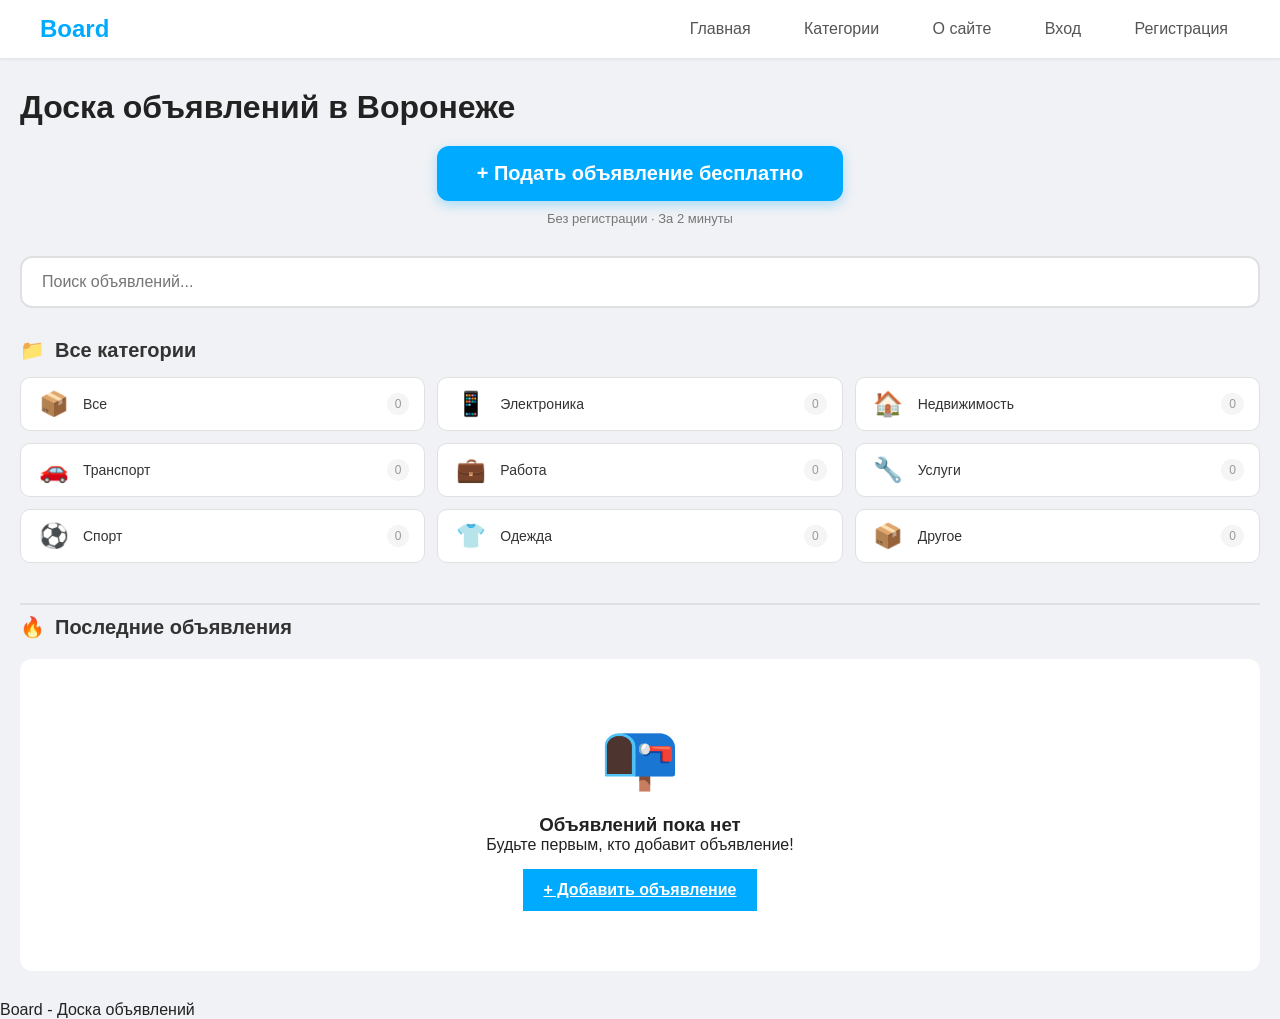
==== commit f555663b: "Add files via upload" ====
--- a/index.html
+++ b/index.html
@@ -1,5 +1,6 @@
 <!DOCTYPE html>
 <html lang="ru">
+
 <head>
     <meta charset="UTF-8">
     <meta name="viewport" content="width=device-width, initial-scale=1.0">
@@ -46,8 +47,27 @@
     }
     </script>
 <script src="script.js"></script>
+<!-- Yandex.Metrika counter -->
+<script type="text/javascript">
+    (function(m,e,t,r,i,k,a){m[i]=m[i]||function(){(m[i].a=m[i].a||[]).push(arguments)};
+    m[i].l=1*new Date();
+    for (var j = 0; j < document.scripts.length; j++) {if (document.scripts[j].src === r) { return; }}
+    k=e.createElement(t),a=e.getElementsByTagName(t)[0],k.async=1,k.src=r,a.parentNode.insertBefore(k,a)})
+    (window, document, "script", "https://mc.yandex.ru/metrika/tag.js", "ym");
+
+    ym(113743468, "init", {
+        clickmap:true,
+        trackLinks:true,
+        accurateTrackBounce:true,
+        webvisor:true,
+        trackHash:true
+    });
+</script>
+<noscript><div><img src="https://mc.yandex.ru/watch/113743468" style="position:absolute; left:-9999px;" alt="" /></div></noscript>
+<!-- /Yandex.Metrika counter --> 
+
 </head>
-<body>
+<body id="top">
 
 <header>
     <div class="logo">Board</div>
@@ -61,6 +81,14 @@
 
 <div class="container">
     <h1>Доска объявлений в Воронеже</h1>
+
+    <!-- Новая CTA-кнопка -->
+    <div class="hero-cta">
+        <a href="add.html" class="btn-primary hero-cta-btn">
+            + Подать объявление бесплатно
+        </a>
+        <p class="hero-cta-hint">Без регистрации · За 2 минуты</p>
+    </div>
 
     <input type="text" id="searchInput" placeholder="Поиск объявлений..." oninput="search(this.value)" aria-label="Поиск объявлений">
 
@@ -80,6 +108,7 @@
     <meta itemprop="url" content="https://mafioz-criminal.github.io/https-Doskaobyavlenygithub.io-/">
     <meta itemprop="description" content="Бесплатная доска объявлений в Воронеже">
 </footer>
-
+<!-- Кнопка Наверх -->
+<a href="#top" class="back-to-top" id="backToTop" title="Наверх" aria-label="Наверх">↑</a>
 </body>
 </html>
--- a/style.css
+++ b/style.css
@@ -31,6 +31,9 @@
 
 /* Шапка сайта */
 header {
+    position: sticky; 
+    top: 0;           
+    z-index: 1000;    
     background: white;
     padding: 15px 40px;
     display: flex;
@@ -1465,5 +1468,67 @@
             color: #666;
             margin-top: 15px;
         }
-
-
+        /* ============================================
+   НОВЫЕ UX-УЛУЧШЕНИЯ (МОДУЛЬ 3)
+   ============================================ */
+
+/* Плавный скролл для всей страницы */
+html {
+    scroll-behavior: smooth;
+}
+
+/* Стили для CTA-кнопки на главной */
+.hero-cta {
+    text-align: center;
+    margin: 20px 0 30px;
+}
+.hero-cta-btn {
+    display: inline-block;
+    font-size: 20px;
+    padding: 16px 40px;
+    border-radius: 12px;
+    text-decoration: none;
+    box-shadow: 0 4px 12px rgba(0, 170, 255, 0.3);
+    transition: all 0.3s;
+}
+.hero-cta-btn:hover {
+    transform: translateY(-2px);
+    box-shadow: 0 6px 18px rgba(0, 170, 255, 0.45);
+}
+.hero-cta-hint {
+    margin-top: 10px;
+    font-size: 13px;
+    color: #777;
+}
+
+/* Стили для кнопки "Наверх" */
+.back-to-top {
+    position: fixed;
+    bottom: 30px;
+    right: 30px;
+    width: 50px;
+    height: 50px;
+    background: #00aaff;
+    color: white;
+    border-radius: 50%;
+    display: flex;
+    align-items: center;
+    justify-content: center;
+    font-size: 24px;
+    text-decoration: none;
+    box-shadow: 0 4px 12px rgba(0, 170, 255, 0.4);
+    opacity: 0;
+    visibility: hidden;
+    transition: all 0.3s;
+    z-index: 999;
+}
+.back-to-top.show {
+    opacity: 1;
+    visibility: visible;
+}
+.back-to-top:hover {
+    background: #0095dd;
+    transform: translateY(-3px);
+}
+
+
--- a/style.css
+++ b/style.css
@@ -31,6 +31,9 @@
 
 /* Шапка сайта */
 header {
+    position: sticky; 
+    top: 0;           
+    z-index: 1000;    
     background: white;
     padding: 15px 40px;
     display: flex;
@@ -1465,5 +1468,67 @@
             color: #666;
             margin-top: 15px;
         }
-
-
+        /* ============================================
+   НОВЫЕ UX-УЛУЧШЕНИЯ (МОДУЛЬ 3)
+   ============================================ */
+
+/* Плавный скролл для всей страницы */
+html {
+    scroll-behavior: smooth;
+}
+
+/* Стили для CTA-кнопки на главной */
+.hero-cta {
+    text-align: center;
+    margin: 20px 0 30px;
+}
+.hero-cta-btn {
+    display: inline-block;
+    font-size: 20px;
+    padding: 16px 40px;
+    border-radius: 12px;
+    text-decoration: none;
+    box-shadow: 0 4px 12px rgba(0, 170, 255, 0.3);
+    transition: all 0.3s;
+}
+.hero-cta-btn:hover {
+    transform: translateY(-2px);
+    box-shadow: 0 6px 18px rgba(0, 170, 255, 0.45);
+}
+.hero-cta-hint {
+    margin-top: 10px;
+    font-size: 13px;
+    color: #777;
+}
+
+/* Стили для кнопки "Наверх" */
+.back-to-top {
+    position: fixed;
+    bottom: 30px;
+    right: 30px;
+    width: 50px;
+    height: 50px;
+    background: #00aaff;
+    color: white;
+    border-radius: 50%;
+    display: flex;
+    align-items: center;
+    justify-content: center;
+    font-size: 24px;
+    text-decoration: none;
+    box-shadow: 0 4px 12px rgba(0, 170, 255, 0.4);
+    opacity: 0;
+    visibility: hidden;
+    transition: all 0.3s;
+    z-index: 999;
+}
+.back-to-top.show {
+    opacity: 1;
+    visibility: visible;
+}
+.back-to-top:hover {
+    background: #0095dd;
+    transform: translateY(-3px);
+}
+
+
--- a/style.css
+++ b/style.css
@@ -31,6 +31,9 @@
 
 /* Шапка сайта */
 header {
+    position: sticky; 
+    top: 0;           
+    z-index: 1000;    
     background: white;
     padding: 15px 40px;
     display: flex;
@@ -1465,5 +1468,67 @@
             color: #666;
             margin-top: 15px;
         }
-
-
+        /* ============================================
+   НОВЫЕ UX-УЛУЧШЕНИЯ (МОДУЛЬ 3)
+   ============================================ */
+
+/* Плавный скролл для всей страницы */
+html {
+    scroll-behavior: smooth;
+}
+
+/* Стили для CTA-кнопки на главной */
+.hero-cta {
+    text-align: center;
+    margin: 20px 0 30px;
+}
+.hero-cta-btn {
+    display: inline-block;
+    font-size: 20px;
+    padding: 16px 40px;
+    border-radius: 12px;
+    text-decoration: none;
+    box-shadow: 0 4px 12px rgba(0, 170, 255, 0.3);
+    transition: all 0.3s;
+}
+.hero-cta-btn:hover {
+    transform: translateY(-2px);
+    box-shadow: 0 6px 18px rgba(0, 170, 255, 0.45);
+}
+.hero-cta-hint {
+    margin-top: 10px;
+    font-size: 13px;
+    color: #777;
+}
+
+/* Стили для кнопки "Наверх" */
+.back-to-top {
+    position: fixed;
+    bottom: 30px;
+    right: 30px;
+    width: 50px;
+    height: 50px;
+    background: #00aaff;
+    color: white;
+    border-radius: 50%;
+    display: flex;
+    align-items: center;
+    justify-content: center;
+    font-size: 24px;
+    text-decoration: none;
+    box-shadow: 0 4px 12px rgba(0, 170, 255, 0.4);
+    opacity: 0;
+    visibility: hidden;
+    transition: all 0.3s;
+    z-index: 999;
+}
+.back-to-top.show {
+    opacity: 1;
+    visibility: visible;
+}
+.back-to-top:hover {
+    background: #0095dd;
+    transform: translateY(-3px);
+}
+
+
